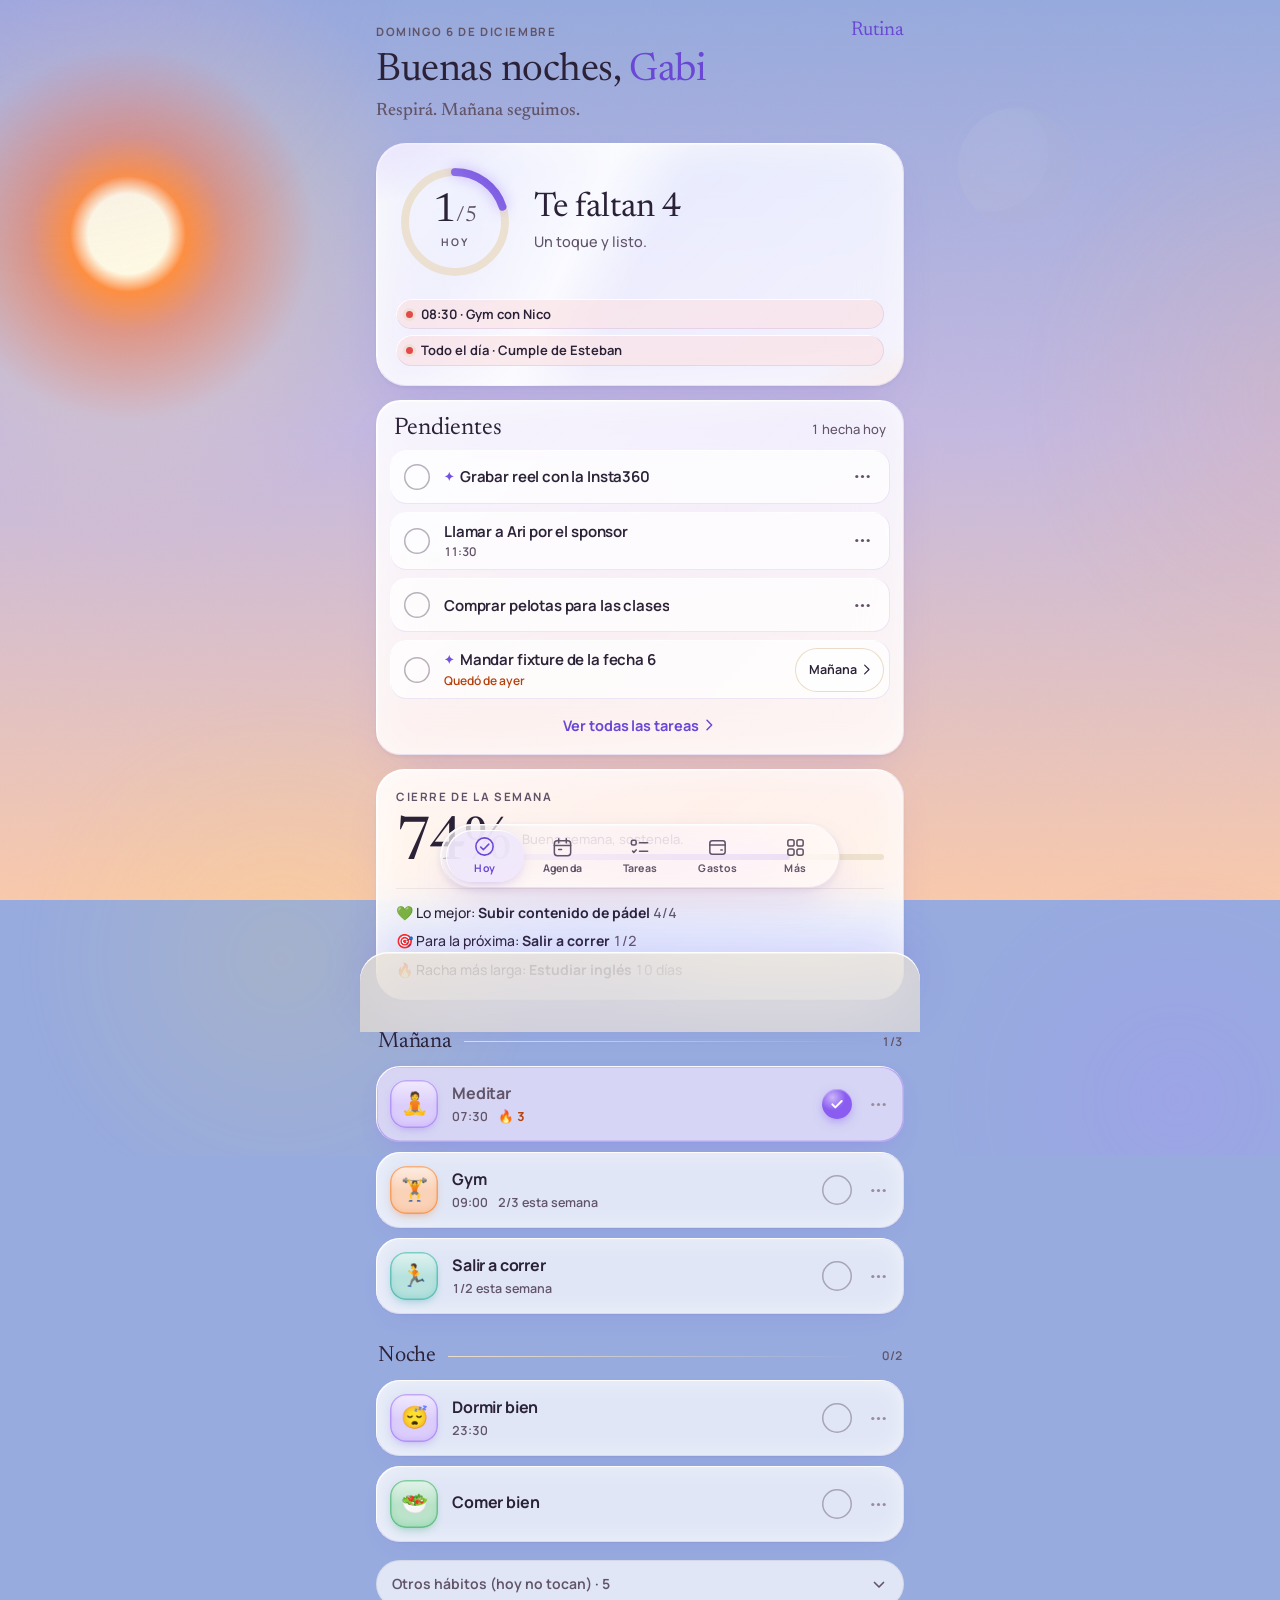
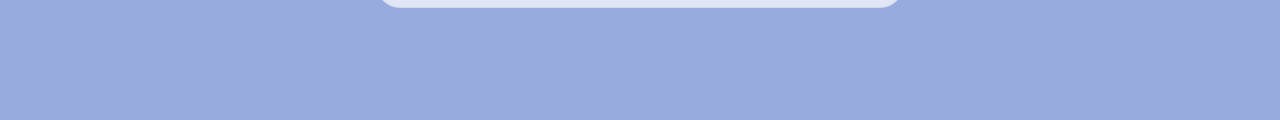
==== demo/rutina-demo.html @ 8ce822d0 "Demo: la barrita de hora puede mover el cielo Co-Authored-By: Claude Opus 5.5 <noreply@anthropic.com" ====
<!doctype html>
<html lang="es-AR">
<head>
<meta charset="utf-8">
<meta name="viewport" content="width=device-width,initial-scale=1,viewport-fit=cover">
<title>Rutina</title>
<meta name="theme-color" content="#76BAF7">
<link rel="stylesheet" href="https://fonts.googleapis.com/css2?family=Newsreader:opsz,wght@6..72,300..600&family=Manrope:wght@400..800&display=swap">
<style>
/* Rutina — estilos. Marfil cálido, coñac y serif editorial.
   Todo sale de variables: claro por defecto, oscuro con el sistema o elegido a mano,
   y cuatro temas (Coñac por defecto, Salvia, Rosa, Arena) que solo cambian colores. */

/* ---------- Tokens: Coñac claro (por defecto) ---------- */
:root {
  --bg: #F6F0E6;
  --bg-wash: #EFDDC2;
  --surface: #FCF9F3;
  --surface-2: #F2EADD;
  --surface-3: #E7DBC9;
  --text: #2A1D16;
  --muted: #6B5646;
  --faint: #9E8975;
  --line: #E8DCCB;
  --hair: rgba(96, 58, 28, .09);
  --accent: #8A4F26;
  --accent-fill: #9A5B2E;
  --accent-ink: #FFF9F0;
  --accent-soft: #F1E2CD;
  --ring-a: #E6C98E;
  --ring-b: #9A5B2E;
  --butter: #EBD3A4;
  --clay: #B8643F;
  --streak: #9C4E28;
  --dust: #B09A80;
  --dust-amt: 40%;
  --cal: #A4473F;
  --now: #B5603A;
  --danger: #A23B33;
  /* Hábitos: cada color guardado se traduce a un tono tierra/joya apagado */
  --h-verde: #7A7A43; --h-azul: #5D6F7C; --h-violeta: #7E3A47; --h-naranja: #B8643F;
  --h-rosa: #A04E57; --h-dorado: #BE954F; --h-turquesa: #5E7D70; --h-gris: #8C7A69; --h-clase: #A9824F;
  --shadow-sm: 0 1px 1px rgba(80, 48, 20, .04), 0 4px 14px -6px rgba(80, 48, 20, .11);
  --shadow: 0 1px 2px rgba(80, 48, 20, .05), 0 12px 32px -14px rgba(80, 48, 20, .22);
  --shadow-lg: 0 2px 6px rgba(60, 36, 16, .06), 0 24px 60px -20px rgba(60, 36, 16, .34);
  --glass: rgba(252, 248, 241, .74);
  --glass-line: rgba(255, 255, 255, .7);
  --grain-o: .55;
  --grain: url("data:image/svg+xml,%3Csvg xmlns='http://www.w3.org/2000/svg' width='160' height='160'%3E%3Cfilter id='n'%3E%3CfeTurbulence type='fractalNoise' baseFrequency='.9' numOctaves='3' stitchTiles='stitch'/%3E%3CfeColorMatrix values='0 0 0 0 .34 0 0 0 0 .24 0 0 0 0 .14 0 0 0 .22 0'/%3E%3C/filter%3E%3Crect width='100%25' height='100%25' filter='url(%23n)'/%3E%3C/svg%3E");
  --radius: 24px;
  --radius-sm: 14px;
  --gutter: 16px;
  --tabs-h: 64px;
  --serif: "Newsreader", "Iowan Old Style", "Palatino Linotype", Palatino, "Book Antiqua", Georgia, serif;
  --font: "Manrope", -apple-system, BlinkMacSystemFont, "SF Pro Text", "Segoe UI", Roboto, "Helvetica Neue", Arial, sans-serif;
  --spring: cubic-bezier(.2, 1.12, .32, 1);
  --ease: cubic-bezier(.22, .8, .24, 1);
  color-scheme: light;
}
/* Los otros temas no traducen los colores de hábito: los apagan hacia un tono tierra. */
:root[data-palette] { --h-verde: initial; --h-azul: initial; --h-violeta: initial; --h-naranja: initial; --h-rosa: initial; --h-dorado: initial; --h-turquesa: initial; --h-gris: initial; --h-clase: initial; --dust-amt: 48%; }
/* Salvia (claro) */
:root[data-palette="salvia"] {
  --bg: #F3EEE5; --bg-wash: #E4E8D6; --surface: #FBF8F2; --surface-2: #EFE9DE; --surface-3: #E3DBCC;
  --text: #2B2722; --muted: #6B6358; --faint: #978E80; --line: #E2D9CA; --hair: rgba(80, 64, 40, .09);
  --accent: #546E4D; --accent-fill: #5F7A57; --accent-ink: #FBF8F2; --accent-soft: #E0E6D3;
  --ring-a: #C9D4B2; --ring-b: #5F7A57; --butter: #EED9A0; --clay: #C98463; --streak: #A9603F;
  --dust: #B3A68F; --cal: #BF5F55; --now: #C46B4F; --danger: #B1493E;
  --glass: rgba(251, 248, 242, .72);
}
/* Rosa pastel (claro) */
:root[data-palette="rosa"] {
  --bg: #F6EEEA; --bg-wash: #F3DCD8; --surface: #FFFAF7; --surface-2: #F2E6E1; --surface-3: #E8D8D1;
  --text: #2E2526; --muted: #725F5E; --faint: #A08B88; --line: #EBDCD5; --hair: rgba(90, 50, 50, .09);
  --accent: #9A5560; --accent-fill: #A65F69; --accent-ink: #FFFAF7; --accent-soft: #F3DCDB;
  --ring-a: #F0C9C3; --ring-b: #A65F69; --butter: #EED9A0; --clay: #C98463; --streak: #A65A45;
  --dust: #BFA59F; --cal: #BF5F55; --now: #C46B4F; --danger: #B1493E;
  --glass: rgba(255, 250, 247, .72);
}
/* Arena y azul (claro) */
:root[data-palette="arena"] {
  --bg: #FAF7F1; --bg-wash: #E4ECF3; --surface: #FFFEFB; --surface-2: #F3EFE7; --surface-3: #E8E1D5;
  --text: #22262A; --muted: #5A6067; --faint: #8E9297; --line: #ECE5D9; --hair: rgba(60, 60, 50, .075);
  --accent: #44627F; --accent-fill: #56738F; --accent-ink: #FFFFFF; --accent-soft: #E6EDF3;
  --ring-a: #DCCBA8; --ring-b: #56738F; --butter: #EFE2C4; --clay: #C98B66; --streak: #9C5A36;
  --dust: #ADA796; --cal: #B85A50; --now: #C4704F; --danger: #A8453B;
  --shadow-sm: 0 1px 1px rgba(60, 55, 40, .03), 0 4px 14px -6px rgba(60, 55, 40, .08);
  --shadow: 0 1px 2px rgba(60, 55, 40, .04), 0 12px 32px -14px rgba(60, 55, 40, .14);
  --glass: rgba(255, 254, 251, .78);
  --grain-o: .35;
  --h-verde: #879775; --h-azul: #6A87A3; --h-violeta: #A88F80; --h-naranja: #C48A63; --h-rosa: #BE8584; --h-dorado: #C6A56C; --h-turquesa: #7A9C9B; --h-gris: #99938A; --h-clase: #B2966A; --dust-amt: 40%;
}

/* ---------- Oscuro (sistema) ---------- */
@media (prefers-color-scheme: dark) {
  :root:not([data-theme="light"]) {
    --bg: #1B1411; --bg-wash: #3A2818; --surface: #251C17; --surface-2: #2E231D; --surface-3: #3C2F27;
    --text: #F4E9DA; --muted: #BCA893; --faint: #8E7A68; --line: #3A2C24; --hair: rgba(255, 228, 190, .07);
    --accent: #DDB97F; --accent-fill: #D2AA6C; --accent-ink: #1B1411; --accent-soft: #3A2B1C;
    --ring-a: #7A5630; --ring-b: #EED29A; --butter: #6B5330; --clay: #D58D68; --streak: #E5A57A;
    --dust: #8E7D6C; --dust-amt: 42%; --cal: #E08F84; --now: #E3A06F; --danger: #F0917F;
    --h-verde: #A9A66C; --h-azul: #8EA2B0; --h-violeta: #C07885; --h-naranja: #D58D68;
    --h-rosa: #CF8890; --h-dorado: #D9B576; --h-turquesa: #8DAE9F; --h-gris: #A9978A; --h-clase: #CBA66E;
    --shadow-sm: 0 1px 1px rgba(0, 0, 0, .25), 0 6px 16px -8px rgba(0, 0, 0, .5);
    --shadow: 0 1px 2px rgba(0, 0, 0, .3), 0 14px 34px -14px rgba(0, 0, 0, .6);
    --shadow-lg: 0 2px 6px rgba(0, 0, 0, .3), 0 24px 60px -18px rgba(0, 0, 0, .7);
    --glass: rgba(39, 29, 23, .74); --glass-line: rgba(255, 228, 190, .08);
    --grain-o: .5;
    --grain: url("data:image/svg+xml,%3Csvg xmlns='http://www.w3.org/2000/svg' width='160' height='160'%3E%3Cfilter id='n'%3E%3CfeTurbulence type='fractalNoise' baseFrequency='.9' numOctaves='3' stitchTiles='stitch'/%3E%3CfeColorMatrix values='0 0 0 0 1 0 0 0 0 .92 0 0 0 0 .8 0 0 0 .09 0'/%3E%3C/filter%3E%3Crect width='100%25' height='100%25' filter='url(%23n)'/%3E%3C/svg%3E");
    color-scheme: dark;
  }
  :root[data-palette]:not([data-theme="light"]) { --h-verde: initial; --h-azul: initial; --h-violeta: initial; --h-naranja: initial; --h-rosa: initial; --h-dorado: initial; --h-turquesa: initial; --h-gris: initial; --h-clase: initial; }
  :root[data-palette="salvia"]:not([data-theme="light"]) {
    --bg: #1A1815; --bg-wash: #2A3024; --surface: #24211D; --surface-2: #2D2924; --surface-3: #3A352E;
    --text: #F1EADF; --muted: #B5AB9B; --faint: #8A8172; --line: #38322A; --hair: rgba(255, 240, 220, .07);
    --accent: #B4C79C; --accent-fill: #A9BE90; --accent-ink: #1A1815; --accent-soft: #2E3528;
    --ring-a: #4F6248; --ring-b: #C2D4A8; --butter: #6E5E36; --clay: #D9987A; --streak: #E3A07F;
    --dust: #9A9080; --cal: #E59488; --now: #E59278;
    --glass: rgba(36, 33, 29, .72);
  }
  :root[data-palette="rosa"]:not([data-theme="light"]) {
    --bg: #1C1617; --bg-wash: #3A2629; --surface: #272022; --surface-2: #30282A; --surface-3: #3E3436;
    --text: #F6EAE8; --muted: #BCA7A5; --faint: #8F7C7A; --line: #3A2F31; --hair: rgba(255, 230, 230, .07);
    --accent: #E3A9AE; --accent-fill: #DB9EA4; --accent-ink: #1C1617; --accent-soft: #3B2B2E;
    --ring-a: #6A4549; --ring-b: #EDB9BC; --butter: #6E5E36; --dust: #8F7F7C; --cal: #E59488; --now: #E59278;
    --glass: rgba(39, 32, 34, .72);
  }
  :root[data-palette="arena"]:not([data-theme="light"]) {
    --bg: #19191A; --bg-wash: #222D37; --surface: #222324; --surface-2: #2B2C2D; --surface-3: #38393A;
    --text: #EEEBE5; --muted: #ADAAA3; --faint: #85837E; --line: #343535; --hair: rgba(230, 240, 255, .07);
    --accent: #A9C0D6; --accent-fill: #9DB5CD; --accent-ink: #19191A; --accent-soft: #263240;
    --ring-a: #3E5266; --ring-b: #B5CBDF; --butter: #6E5E36; --dust: #85827B; --cal: #E59488; --now: #E59278;
    --glass: rgba(34, 35, 36, .72);
    --h-verde: #A9B694; --h-azul: #9DB5CC; --h-violeta: #CDB3A2; --h-naranja: #DCA987; --h-rosa: #D6A3A1; --h-dorado: #DCC08C; --h-turquesa: #9DBDBC; --h-gris: #B3ADA3; --h-clase: #CDB386;
  }
}

/* ---------- Oscuro (elegido a mano) ---------- */
:root[data-theme="dark"] {
  --bg: #1B1411; --bg-wash: #3A2818; --surface: #251C17; --surface-2: #2E231D; --surface-3: #3C2F27;
  --text: #F4E9DA; --muted: #BCA893; --faint: #8E7A68; --line: #3A2C24; --hair: rgba(255, 228, 190, .07);
  --accent: #DDB97F; --accent-fill: #D2AA6C; --accent-ink: #1B1411; --accent-soft: #3A2B1C;
  --ring-a: #7A5630; --ring-b: #EED29A; --butter: #6B5330; --clay: #D58D68; --streak: #E5A57A;
  --dust: #8E7D6C; --dust-amt: 42%; --cal: #E08F84; --now: #E3A06F; --danger: #F0917F;
  --h-verde: #A9A66C; --h-azul: #8EA2B0; --h-violeta: #C07885; --h-naranja: #D58D68;
  --h-rosa: #CF8890; --h-dorado: #D9B576; --h-turquesa: #8DAE9F; --h-gris: #A9978A; --h-clase: #CBA66E;
  --shadow-sm: 0 1px 1px rgba(0, 0, 0, .25), 0 6px 16px -8px rgba(0, 0, 0, .5);
  --shadow: 0 1px 2px rgba(0, 0, 0, .3), 0 14px 34px -14px rgba(0, 0, 0, .6);
  --shadow-lg: 0 2px 6px rgba(0, 0, 0, .3), 0 24px 60px -18px rgba(0, 0, 0, .7);
  --glass: rgba(39, 29, 23, .74); --glass-line: rgba(255, 228, 190, .08);
  --grain-o: .5;
  --grain: url("data:image/svg+xml,%3Csvg xmlns='http://www.w3.org/2000/svg' width='160' height='160'%3E%3Cfilter id='n'%3E%3CfeTurbulence type='fractalNoise' baseFrequency='.9' numOctaves='3' stitchTiles='stitch'/%3E%3CfeColorMatrix values='0 0 0 0 1 0 0 0 0 .92 0 0 0 0 .8 0 0 0 .09 0'/%3E%3C/filter%3E%3Crect width='100%25' height='100%25' filter='url(%23n)'/%3E%3C/svg%3E");
  color-scheme: dark;
}
:root[data-theme="dark"][data-palette] { --h-verde: initial; --h-azul: initial; --h-violeta: initial; --h-naranja: initial; --h-rosa: initial; --h-dorado: initial; --h-turquesa: initial; --h-gris: initial; --h-clase: initial; }
:root[data-theme="dark"][data-palette="salvia"] {
  --bg: #1A1815; --bg-wash: #2A3024; --surface: #24211D; --surface-2: #2D2924; --surface-3: #3A352E;
  --text: #F1EADF; --muted: #B5AB9B; --faint: #8A8172; --line: #38322A; --hair: rgba(255, 240, 220, .07);
  --accent: #B4C79C; --accent-fill: #A9BE90; --accent-ink: #1A1815; --accent-soft: #2E3528;
  --ring-a: #4F6248; --ring-b: #C2D4A8; --butter: #6E5E36; --clay: #D9987A; --streak: #E3A07F;
  --dust: #9A9080; --cal: #E59488; --now: #E59278;
  --glass: rgba(36, 33, 29, .72);
}
:root[data-theme="dark"][data-palette="rosa"] {
  --bg: #1C1617; --bg-wash: #3A2629; --surface: #272022; --surface-2: #30282A; --surface-3: #3E3436;
  --text: #F6EAE8; --muted: #BCA7A5; --faint: #8F7C7A; --line: #3A2F31; --hair: rgba(255, 230, 230, .07);
  --accent: #E3A9AE; --accent-fill: #DB9EA4; --accent-ink: #1C1617; --accent-soft: #3B2B2E;
  --ring-a: #6A4549; --ring-b: #EDB9BC; --butter: #6E5E36; --dust: #8F7F7C; --cal: #E59488; --now: #E59278;
  --glass: rgba(39, 32, 34, .72);
}
:root[data-theme="dark"][data-palette="arena"] {
  --bg: #19191A; --bg-wash: #222D37; --surface: #222324; --surface-2: #2B2C2D; --surface-3: #38393A;
  --text: #EEEBE5; --muted: #ADAAA3; --faint: #85837E; --line: #343535; --hair: rgba(230, 240, 255, .07);
  --accent: #A9C0D6; --accent-fill: #9DB5CD; --accent-ink: #19191A; --accent-soft: #263240;
  --ring-a: #3E5266; --ring-b: #B5CBDF; --butter: #6E5E36; --dust: #85827B; --cal: #E59488; --now: #E59278;
  --glass: rgba(34, 35, 36, .72);
  --h-verde: #A9B694; --h-azul: #9DB5CC; --h-violeta: #CDB3A2; --h-naranja: #DCA987; --h-rosa: #D6A3A1; --h-dorado: #DCC08C; --h-turquesa: #9DBDBC; --h-gris: #B3ADA3; --h-clase: #CDB386;
}

/* Color de cada hábito: los datos guardan el color vivo; acá se traduce al tono del tema. */
* { --cc: color-mix(in oklab, var(--c, var(--accent-fill)) calc(100% - var(--dust-amt)), var(--dust)); }
[style*="#2F9E62" i], [style*="#2F9E62" i] * { --cc: var(--h-verde, color-mix(in oklab, var(--c, var(--accent-fill)) calc(100% - var(--dust-amt)), var(--dust))); }
[style*="#2B7FD9" i], [style*="#2B7FD9" i] * { --cc: var(--h-azul, color-mix(in oklab, var(--c, var(--accent-fill)) calc(100% - var(--dust-amt)), var(--dust))); }
[style*="#8B5CF6" i], [style*="#8B5CF6" i] * { --cc: var(--h-violeta, color-mix(in oklab, var(--c, var(--accent-fill)) calc(100% - var(--dust-amt)), var(--dust))); }
[style*="#E07B39" i], [style*="#E07B39" i] * { --cc: var(--h-naranja, color-mix(in oklab, var(--c, var(--accent-fill)) calc(100% - var(--dust-amt)), var(--dust))); }
[style*="#D94F70" i], [style*="#D94F70" i] * { --cc: var(--h-rosa, color-mix(in oklab, var(--c, var(--accent-fill)) calc(100% - var(--dust-amt)), var(--dust))); }
[style*="#C9A227" i], [style*="#C9A227" i] * { --cc: var(--h-dorado, color-mix(in oklab, var(--c, var(--accent-fill)) calc(100% - var(--dust-amt)), var(--dust))); }
[style*="#14A3A3" i], [style*="#14A3A3" i] * { --cc: var(--h-turquesa, color-mix(in oklab, var(--c, var(--accent-fill)) calc(100% - var(--dust-amt)), var(--dust))); }
[style*="#6B7280" i], [style*="#6B7280" i] * { --cc: var(--h-gris, color-mix(in oklab, var(--c, var(--accent-fill)) calc(100% - var(--dust-amt)), var(--dust))); }
[style*="#8FB21C" i], [style*="#8FB21C" i] * { --cc: var(--h-clase, color-mix(in oklab, var(--c, var(--accent-fill)) calc(100% - var(--dust-amt)), var(--dust))); }

/* ---------- Base ---------- */
* { box-sizing: border-box; }
[hidden] { display: none !important; }
html { -webkit-text-size-adjust: 100%; background: var(--bg); }
html, body { margin: 0; color: var(--text); }
body {
  background:
    radial-gradient(130% 55% at 85% -12%, color-mix(in srgb, var(--bg-wash) 85%, transparent), transparent 62%),
    radial-gradient(90% 40% at -10% 4%, color-mix(in srgb, var(--butter) 22%, transparent), transparent 60%),
    var(--bg);
  background-attachment: fixed;
  font-family: var(--font); font-size: 16px; line-height: 1.45; font-weight: 500;
  -webkit-font-smoothing: antialiased; -moz-osx-font-smoothing: grayscale;
  overflow-x: hidden; min-height: 100dvh;
  -webkit-tap-highlight-color: transparent;
  padding-bottom: calc(var(--tabs-h) + env(safe-area-inset-bottom) + 48px);
}
body::before {
  content: ""; position: fixed; inset: 0; z-index: -1; pointer-events: none;
  background-image: var(--grain); background-size: 160px 160px; opacity: var(--grain-o);
}
button, input, select, textarea { font: inherit; color: inherit; }
button { cursor: pointer; -webkit-user-select: none; user-select: none; }
.num { font-variant-numeric: tabular-nums; }
.sr { position: absolute; width: 1px; height: 1px; overflow: hidden; clip: rect(0 0 0 0); white-space: nowrap; }
:focus-visible { outline: 2px solid var(--accent); outline-offset: 2px; }
::selection { background: var(--accent-soft); }
b, strong { font-weight: 700; }

/* ---------- Estructura ---------- */
.wrap { max-width: 560px; margin: 0 auto; padding: calc(env(safe-area-inset-top) + 22px) var(--gutter) 0; }
.head { position: relative; margin: 2px 0 20px; }
.head .eyebrow { padding-right: 84px; }
.head h1 {
  font-family: var(--serif); font-weight: 400; font-size: 39px; line-height: 1.05;
  letter-spacing: -.012em; margin: 10px 0 0; text-wrap: balance;
}
.head h1 em { font-style: normal; color: var(--accent); }
.intencion { font-family: var(--serif); font-size: 18px; line-height: 1.3; color: var(--muted); margin: 8px 0 0; }
.eyebrow { font-size: 11.5px; color: var(--muted); font-weight: 700; letter-spacing: .14em; text-transform: uppercase; }
.brand { font-family: var(--serif); font-size: 20px; line-height: 1; font-weight: 400; color: var(--accent); letter-spacing: 0; }
.head .brand { position: absolute; right: 0; top: -4px; }
.card {
  background: var(--surface); border-radius: var(--radius); box-shadow: var(--shadow-sm), inset 0 0 0 1px var(--hair);
  padding: 18px; margin-bottom: 14px;
}
.section-t {
  display: flex; align-items: center; gap: 12px; margin: 30px 2px 12px;
  font-family: var(--serif); font-weight: 400; font-size: 22px; line-height: 1.1; color: var(--text); letter-spacing: -.01em;
}
.section-t::after { content: ""; order: 1; flex: 1; min-width: 16px; height: 1px; background: linear-gradient(90deg, var(--line), transparent); }
.section-t small {
  order: 2; font-family: var(--font); font-style: normal; font-size: 12px; font-weight: 600; color: var(--muted);
  letter-spacing: .02em; text-align: right; max-width: 62%; line-height: 1.3;
}
.muted { color: var(--muted); }
.tiny { font-size: 13px; }
.row { display: flex; align-items: center; gap: 12px; }
.grow { flex: 1; min-width: 0; }

/* ---------- Pestañas: cápsula flotante ---------- */
.tabs {
  position: fixed; z-index: 20; left: var(--gutter); right: var(--gutter); max-width: 400px; margin: 0 auto;
  bottom: max(12px, calc(env(safe-area-inset-bottom) - 8px));
  display: grid; grid-template-columns: repeat(5, minmax(0, 1fr)); height: var(--tabs-h); padding: 6px;
  background: var(--glass); border-radius: 999px;
  -webkit-backdrop-filter: blur(22px) saturate(1.5); backdrop-filter: blur(22px) saturate(1.5);
  box-shadow: var(--shadow-lg), inset 0 0 0 1px var(--glass-line), 0 0 0 1px var(--hair);
}
.tab {
  position: relative; border: 0; background: none; border-radius: 999px; min-height: 44px;
  display: flex; flex-direction: column; align-items: center; justify-content: center; gap: 2px;
  font-size: 10.5px; font-weight: 700; letter-spacing: .02em; color: var(--muted);
  transition: color .25s var(--ease), background-color .3s var(--ease);
}
.tab svg { width: 23px; height: 23px; stroke-width: 1.6; transition: transform .35s var(--spring); }
.tab[aria-current="page"] { color: var(--accent); background: var(--accent-soft); }
.tab[aria-current="page"] svg { transform: translateY(-1px); }
.tab:active svg { transform: scale(.9); }

/* ---------- Botones ---------- */
.btn {
  border: 0; border-radius: 16px; min-height: 50px; padding: 0 20px; font-weight: 700; font-size: 15.5px; letter-spacing: -.005em;
  background: var(--surface); color: var(--text); box-shadow: inset 0 0 0 1px var(--line);
  display: inline-flex; align-items: center; justify-content: center; gap: 8px;
  transition: transform .2s var(--spring), background-color .2s, box-shadow .2s;
}
.btn svg { width: 20px; height: 20px; }
.btn.primary {
  background: linear-gradient(180deg, color-mix(in srgb, var(--accent-fill) 88%, #fff), var(--accent-fill));
  color: var(--accent-ink); box-shadow: 0 1px 0 rgba(255, 255, 255, .25) inset, 0 8px 20px -10px color-mix(in srgb, var(--accent-fill) 80%, transparent);
}
.btn.ghost { background: transparent; color: var(--accent); box-shadow: none; }
.btn.danger { background: transparent; color: var(--danger); box-shadow: none; }
.btn.block { width: 100%; }
.btn.sm { min-height: 44px; padding: 0 16px; font-size: 14.5px; border-radius: 999px; }
.btn:active { transform: scale(.97); }
.icon-btn {
  width: 44px; height: 44px; border-radius: 999px; border: 0; background: transparent; display: inline-grid; place-items: center;
  color: var(--muted); flex: none; transition: background-color .2s, transform .2s var(--spring);
}
.icon-btn svg { width: 21px; height: 21px; stroke-width: 1.7; }
.icon-btn:active { background: var(--surface-2); transform: scale(.94); }
.fab {
  position: fixed; z-index: 15; right: max(var(--gutter), calc(50% - 280px + var(--gutter)));
  bottom: calc(max(12px, calc(env(safe-area-inset-bottom) - 8px)) + var(--tabs-h) + 14px);
  border-radius: 999px; padding: 0 22px 0 18px; min-height: 52px; box-shadow: var(--shadow-lg);
}
.fab.btn.primary { box-shadow: 0 1px 0 rgba(255, 255, 255, .25) inset, var(--shadow-lg); }
.fab svg { width: 20px; height: 20px; }

/* ---------- Hoy: anillo ---------- */
.hero {
  display: grid; grid-template-columns: 118px minmax(0, 1fr); column-gap: 20px; align-items: center; padding: 20px; border-radius: 30px; position: relative; overflow: hidden;
  background:
    radial-gradient(120% 120% at 0% 0%, color-mix(in srgb, var(--accent-soft) 85%, transparent), transparent 55%),
    radial-gradient(80% 90% at 110% 110%, color-mix(in srgb, var(--butter) 30%, transparent), transparent 60%),
    var(--surface);
  box-shadow: var(--shadow), inset 0 0 0 1px color-mix(in srgb, var(--ring-a) 45%, transparent);
}
.hero > .grow { display: contents; }
.hero .ring { grid-row: 1 / span 2; }
.ring { position: relative; width: 118px; height: 118px; flex: none; }
.ring svg { width: 100%; height: 100%; transform: rotate(-90deg); overflow: visible; }
.ring .bgc { stroke: color-mix(in srgb, var(--surface-3) 80%, transparent); }
.ring .rg-a { stop-color: var(--ring-a); }
.ring .rg-b { stop-color: var(--ring-b); }
.ring .fgc { transition: stroke-dashoffset 1s var(--ease); filter: drop-shadow(0 2px 4px color-mix(in srgb, var(--ring-b) 30%, transparent)); }
.ring .lbl { position: absolute; inset: 0; display: grid; place-items: center; text-align: center; }
.ring .lbl b { font-family: var(--serif); font-weight: 400; font-size: 40px; line-height: .9; letter-spacing: -.03em; display: block; }
.ring .lbl b small { font-size: 22px; color: var(--muted); letter-spacing: 0; margin-left: 1px; }
.ring .lbl span { font-size: 10.5px; font-weight: 700; letter-spacing: .16em; text-transform: uppercase; color: var(--muted); display: block; margin-top: 5px; }
.hero h2 { align-self: end; font-family: var(--serif); font-weight: 400; font-size: 34px; line-height: 1; margin: 0 0 6px; letter-spacing: -.005em; }
.hero p { align-self: start; margin: 0; color: var(--muted); font-size: 14.5px; }
.hero .next { grid-column: 1 / -1; }
.hero .next:first-of-type { margin-top: 18px; }
.next {
  margin-top: 12px; display: flex; gap: 8px; align-items: center; font-size: 13px; font-weight: 650; line-height: 1.25;
  background: color-mix(in srgb, var(--surface) 70%, transparent); border-radius: 999px; padding: 7px 12px 7px 10px;
  box-shadow: inset 0 0 0 1px var(--hair);
}
.next i { width: 7px; height: 7px; border-radius: 50%; flex: none; filter: sepia(.45) saturate(.7); box-shadow: 0 0 0 3px color-mix(in srgb, var(--surface-3) 60%, transparent); }
.next span { overflow: hidden; text-overflow: ellipsis; white-space: nowrap; }

/* ---------- Hábitos ---------- */
.list { display: grid; gap: 10px; }
.habit {
  display: flex; align-items: stretch; background: var(--surface); border-radius: 24px; overflow: hidden;
  box-shadow: var(--shadow-sm), inset 0 0 0 1px var(--hair);
  transition: background-color .45s var(--ease), box-shadow .45s var(--ease);
}
.habit .tap { flex: 1; min-width: 0; display: flex; align-items: center; gap: 14px; border: 0; background: none; text-align: left; padding: 14px 4px 14px 14px; min-height: 76px; }
.habit .ico {
  width: 48px; height: 48px; border-radius: 16px; display: grid; place-items: center; font-size: 22px; flex: none;
  background: linear-gradient(160deg, color-mix(in oklab, var(--cc) 20%, var(--surface)), color-mix(in oklab, var(--cc) 30%, var(--surface)));
  box-shadow: inset 0 0 0 1px color-mix(in oklab, var(--cc) 18%, transparent), inset 0 1px 0 rgba(255, 255, 255, .35);
}
.habit .txt { flex: 1; min-width: 0; }
.habit .name { display: block; font-weight: 700; font-size: 16px; letter-spacing: -.01em; white-space: nowrap; overflow: hidden; text-overflow: ellipsis; transition: color .3s; }
.habit .meta { font-size: 12.5px; color: var(--muted); display: flex; gap: 4px 10px; flex-wrap: wrap; margin-top: 3px; font-weight: 600; }
.habit .meta .st { color: var(--streak); font-weight: 700; }
.check {
  position: relative; width: 30px; height: 30px; border-radius: 50%; flex: none; display: grid; place-items: center;
  box-shadow: inset 0 0 0 1.5px color-mix(in srgb, var(--muted) 45%, transparent);
  transition: background-color .3s var(--ease), box-shadow .3s var(--ease), transform .3s var(--spring);
}
.check svg { width: 16px; height: 16px; stroke: var(--accent-ink); stroke-width: 2.6; fill: none; stroke-linecap: round; stroke-linejoin: round; stroke-dasharray: 24; stroke-dashoffset: 24; }
.check::after { content: ""; position: absolute; inset: 0; border-radius: 50%; box-shadow: 0 0 0 2px var(--accent-fill); opacity: 0; pointer-events: none; }
.habit.done { background: color-mix(in oklab, var(--cc) 10%, var(--surface)); box-shadow: inset 0 0 0 1px color-mix(in oklab, var(--cc) 16%, transparent); }
.habit.done .check { background: linear-gradient(140deg, color-mix(in oklab, var(--accent-fill) 55%, var(--ring-a)), var(--accent-fill) 70%); box-shadow: 0 4px 12px -3px color-mix(in oklab, var(--accent-fill) 70%, transparent), inset 0 1px 0 rgba(255, 255, 255, .3); }
.habit.done .check svg { stroke: var(--accent-ink); stroke-dashoffset: 0; }
.habit.done .name { color: var(--muted); }
.habit.pop .check { animation: pop .55s var(--spring); }
.habit.pop .check svg { transition: stroke-dashoffset .4s .12s ease-out; }
.habit.pop .check::after { animation: ripple .8s .05s ease-out; }
.habit.pop .ico { animation: nudge .6s var(--ease); }
@keyframes pop { 0% { transform: scale(.82); } 55% { transform: scale(1.1); } 100% { transform: scale(1); } }
@keyframes ripple { 0% { opacity: .55; transform: scale(1); } 100% { opacity: 0; transform: scale(1.9); } }
@keyframes nudge { 0% { transform: scale(1); } 40% { transform: scale(1.08) rotate(-5deg); } 100% { transform: scale(1); } }
.habit.skip { opacity: .6; box-shadow: inset 0 0 0 1px var(--hair); background: transparent; }
.habit.skip .check { box-shadow: none; border: 1.5px dashed var(--faint); }
.habit .more { align-self: center; margin-right: 4px; color: var(--faint); }
.habit .tap:active .ico { transform: scale(.94); transition: transform .15s; }
details.other { margin-top: 18px; }
details.other summary {
  list-style: none; cursor: pointer; min-height: 48px; display: flex; align-items: center; justify-content: space-between;
  color: var(--muted); font-weight: 650; font-size: 14px; padding: 0 16px; border-radius: 999px;
  background: color-mix(in srgb, var(--surface) 55%, transparent); box-shadow: inset 0 0 0 1px var(--hair);
}
details.other summary::-webkit-details-marker { display: none; }
details.other[open] summary { margin-bottom: 10px; }
details.other[open] summary svg { transform: rotate(180deg); }
details.other summary svg { width: 18px; height: 18px; transition: transform .3s var(--ease); }
.empty { text-align: center; padding: 30px 18px; color: var(--muted); }
.empty b { display: block; color: var(--text); font-family: var(--serif); font-weight: 400; font-size: 26px; margin-bottom: 6px; }

/* Resumen semanal */
.summary {
  background:
    radial-gradient(100% 120% at 100% 0%, color-mix(in srgb, var(--butter) 34%, transparent), transparent 60%),
    radial-gradient(90% 100% at 0% 100%, color-mix(in srgb, var(--accent-soft) 90%, transparent), transparent 65%),
    var(--surface);
  border-radius: 28px; padding: 20px;
}
.summary .big { font-family: var(--serif); font-size: 60px; font-weight: 400; letter-spacing: -.02em; line-height: .9; }
.summary h3 { margin: 0 0 12px; font-size: 11.5px; font-weight: 700; letter-spacing: .14em; text-transform: uppercase; color: var(--muted); }
.summary ul { margin: 16px 0 0; padding: 14px 0 0; list-style: none; display: grid; gap: 8px; font-size: 14px; border-top: 1px solid var(--hair); }
.summary li b { font-weight: 700; }
.bar { height: 6px; background: color-mix(in srgb, var(--surface-3) 80%, transparent); border-radius: 99px; overflow: hidden; }
.bar i { display: block; height: 100%; background: linear-gradient(90deg, var(--ring-a), var(--ring-b)); border-radius: 99px; }

/* ---------- Agenda ---------- */
.daynav {
  display: flex; align-items: center; justify-content: space-between; gap: 4px; padding: 5px; margin-bottom: 14px;
  background: var(--surface); border-radius: 999px; box-shadow: var(--shadow-sm), inset 0 0 0 1px var(--hair);
}
.daynav .lbl { font-family: var(--serif); font-weight: 400; font-size: 20px; line-height: 1.1; text-align: center; flex: 1; min-width: 0; border: 0; background: none; min-height: 44px; }
.daynav .lbl small { display: block; font-family: var(--font); font-weight: 700; color: var(--muted); font-size: 10.5px; letter-spacing: .14em; text-transform: uppercase; margin-top: 3px; }
.daynav .icon-btn { background: var(--surface-2); }
.notice {
  display: flex; gap: 12px; align-items: center; border-radius: 20px; padding: 12px 12px 12px 16px; margin-bottom: 14px; font-size: 14px;
  background: color-mix(in srgb, var(--butter) 34%, var(--surface)); box-shadow: inset 0 0 0 1px var(--hair);
}
.notice p { margin: 0; flex: 1; }
.chips { display: flex; gap: 8px; flex-wrap: wrap; margin-bottom: 14px; }
.chip {
  border: 0; background: var(--surface); box-shadow: inset 0 0 0 1px var(--line); border-radius: 999px; min-height: 40px;
  padding: 0 14px; font-size: 13px; font-weight: 650; display: inline-flex; align-items: center; gap: 7px; color: var(--text);
}
button.chip { min-height: 44px; }
.chip i { width: 7px; height: 7px; border-radius: 50%; filter: sepia(.45) saturate(.7); }
.chip.on { background: var(--accent-fill); color: var(--accent-ink); box-shadow: none; }
.timeline {
  position: relative; background: var(--surface); border-radius: 28px; padding: 16px 10px 16px 0;
  box-shadow: var(--shadow-sm), inset 0 0 0 1px var(--hair);
}
.tl-inner { position: relative; margin-left: 56px; }
.tl-hour { position: absolute; left: -56px; right: 0; height: 0; }
.tl-hour::after { content: ""; position: absolute; left: 56px; right: 0; top: 0; border-top: 1px solid color-mix(in srgb, var(--line) 75%, transparent); }
.tl-hour span { position: absolute; left: 14px; top: -8px; font-size: 11px; font-weight: 650; color: var(--muted); letter-spacing: .02em; font-variant-numeric: tabular-nums; }
.tl-slot { position: absolute; left: 0; right: 0; border: 0; background: none; padding: 0; border-radius: 14px; }
.tl-slot:active { background: color-mix(in srgb, var(--accent-soft) 60%, transparent); }
.ev {
  position: absolute; border: 0; text-align: left; border-radius: 16px; padding: 7px 10px 7px 16px; font-size: 13px; line-height: 1.25;
  overflow: hidden; color: var(--text); min-height: 22px;
  background: color-mix(in oklab, var(--cc) 20%, var(--surface));
  box-shadow: inset 0 0 0 1px color-mix(in oklab, var(--cc) 14%, transparent);
  transition: transform .2s var(--spring);
}
.ev:active { transform: scale(.98); }
.ev::before { content: ""; position: absolute; left: 6px; top: 7px; bottom: 7px; width: 3px; border-radius: 3px; background: var(--cc); }
.ev b { display: block; font-weight: 700; font-size: 13.5px; letter-spacing: -.005em; white-space: nowrap; overflow: hidden; text-overflow: ellipsis; }
.ev span { color: var(--muted); font-size: 11.5px; font-weight: 600; white-space: nowrap; }
.ev.short { display: flex; gap: 8px; align-items: center; padding-top: 2px; padding-bottom: 2px; border-radius: 999px; padding-left: 20px; }
.ev.short::before { top: 50%; bottom: auto; left: 9px; width: 6px; height: 6px; margin-top: -3px; border-radius: 50%; }
.ev.short b { display: inline; flex: 0 1 auto; min-width: 0; }
.ev.clase { background: color-mix(in oklab, var(--cc) 17%, var(--surface)); }
.ev.habito { background: color-mix(in oklab, var(--cc) 5%, var(--surface)); box-shadow: none; outline: 1.25px dashed color-mix(in oklab, var(--cc) 55%, transparent); outline-offset: -1.25px; }
.ev.habito.hecho { background: color-mix(in oklab, var(--cc) 14%, var(--surface)); outline-style: solid; outline-color: transparent; }
.ev.habito.hecho b { text-decoration: line-through; text-decoration-thickness: 1px; color: var(--muted); }
.ev.off { opacity: .45; }
.now { position: absolute; left: -4px; right: 0; height: 1.5px; background: var(--now); z-index: 3; pointer-events: none; border-radius: 2px; box-shadow: 0 0 10px color-mix(in srgb, var(--now) 50%, transparent); }
.now::before { content: ""; position: absolute; left: -3px; top: -3.75px; width: 9px; height: 9px; border-radius: 50%; background: var(--now); box-shadow: 0 0 0 3px color-mix(in srgb, var(--now) 22%, transparent); }

/* ---------- Semana ---------- */
.weeknav { margin-bottom: 14px; }
.grid { display: grid; grid-template-columns: minmax(0, 1fr) repeat(7, 26px); gap: 10px 2px; align-items: center; justify-items: center; }
.grid .hn { justify-self: stretch; }
.grid .hd { font-size: 10.5px; font-weight: 700; color: var(--muted); text-align: center; letter-spacing: .06em; line-height: 1.35; padding: 5px 0; width: 25px; border-radius: 999px; }
.grid .hd.hoy { color: var(--accent-ink); background: var(--accent-fill); }
.grid .hn { font-size: 13px; font-weight: 650; display: flex; align-items: center; gap: 6px; min-width: 0; }
.grid .hn span { overflow: hidden; text-overflow: ellipsis; white-space: nowrap; }
.cell { width: 22px; height: 22px; border-radius: 50%; display: grid; place-items: center; font-size: 11px; font-weight: 700; }
.cell.done { background: var(--cc); box-shadow: inset 0 1px 0 rgba(255, 255, 255, .25), 0 2px 6px -2px color-mix(in oklab, var(--cc) 60%, transparent); }
.cell.joker { background: color-mix(in srgb, var(--butter) 75%, var(--surface)); color: color-mix(in srgb, var(--text) 75%, var(--butter)); }
.cell.joker::after { content: "★"; font-size: 11px; }
.cell.skip { background: transparent; box-shadow: inset 0 0 0 1.5px var(--surface-3); }
.cell.skip::after { content: ""; width: 9px; height: 1.5px; border-radius: 2px; background: var(--faint); }
.cell.miss, .cell.open { background: var(--surface-2); box-shadow: inset 0 0 0 1px var(--hair); }
.cell.pending { box-shadow: inset 0 0 0 1.5px color-mix(in srgb, var(--accent) 60%, transparent); background: transparent; }
.cell.future { background: color-mix(in srgb, var(--surface-2) 70%, transparent); }
.cell.off::after { content: ""; width: 4px; height: 4px; border-radius: 50%; background: var(--surface-3); }
.legend { display: flex; flex-wrap: wrap; gap: 8px 16px; margin-top: 18px; padding-top: 14px; border-top: 1px solid var(--hair); font-size: 12px; font-weight: 600; color: var(--muted); }
.legend span { display: inline-flex; gap: 7px; align-items: center; }
.legend .cell { width: 14px; height: 14px; font-size: 8px; }
.legend .cell.joker::after { font-size: 8px; }
.legend .cell.skip::after { width: 6px; }
.streaks { display: grid; gap: 10px; }
.streak {
  display: flex; align-items: center; gap: 14px; background: var(--surface); border-radius: 22px; padding: 12px 18px 12px 12px; border: 0; width: 100%;
  text-align: left; min-height: 72px; box-shadow: var(--shadow-sm), inset 0 0 0 1px var(--hair); transition: transform .2s var(--spring);
}
.streak:active { transform: scale(.985); }
.streak .ico {
  width: 46px; height: 46px; border-radius: 15px; display: grid; place-items: center; font-size: 21px; flex: none;
  background: linear-gradient(160deg, color-mix(in oklab, var(--cc) 20%, var(--surface)), color-mix(in oklab, var(--cc) 30%, var(--surface)));
  box-shadow: inset 0 0 0 1px color-mix(in oklab, var(--cc) 18%, transparent);
}
.streak .grow b { font-size: 15.5px; font-weight: 700; letter-spacing: -.01em; }
.streak .val { text-align: right; flex: none; }
.streak .val b { font-family: var(--serif); font-weight: 400; font-size: 36px; display: flex; align-items: center; justify-content: flex-end; gap: 4px; line-height: .95; }
.streak .val .fuego { font-family: var(--font); font-style: normal; font-size: 15px; line-height: 1; transform: translateY(-1px); }
.streak .val span { font-size: 10.5px; font-weight: 700; letter-spacing: .12em; text-transform: uppercase; color: var(--muted); }
.month { display: grid; grid-template-columns: repeat(7, minmax(0, 1fr)); gap: 6px; }
.month .cell { width: 100%; aspect-ratio: 1; height: auto; border-radius: 50%; font-size: 13px; font-weight: 650; color: var(--muted); }
.month .cell.empty { background: none; box-shadow: none; padding: 0; }
.month .cell.future { background: transparent; box-shadow: inset 0 0 0 1px var(--line); }
.month .cell::after { content: none !important; }
.month .cell.done { color: #FFFDF8; }
.month .cell.joker { color: var(--text); }
.month .cell.skip { color: var(--faint); }
.month .cell.off { background: none; box-shadow: none; opacity: .45; }
.month .cell.pending { color: var(--accent); }

/* ---------- Ajustes y formularios ---------- */
.set-list { background: var(--surface); border-radius: 22px; box-shadow: var(--shadow-sm), inset 0 0 0 1px var(--hair); overflow: hidden; }
.set-row { display: flex; align-items: center; gap: 12px; padding: 10px 14px 10px 16px; min-height: 60px; position: relative; }
.set-row + .set-row::before, .set-list > * + *::before { content: ""; position: absolute; top: 0; left: 16px; right: 0; border-top: 1px solid var(--hair); }
.set-row .lbl { flex: 1; min-width: 0; }
.set-row .lbl b { display: block; font-weight: 700; font-size: 15px; letter-spacing: -.01em; overflow: hidden; text-overflow: ellipsis; white-space: nowrap; }
.set-row .lbl span { display: block; font-size: 12.5px; color: var(--muted); font-weight: 550; margin-top: 1px; }
.set-row .ico {
  width: 38px; height: 38px; border-radius: 13px; display: grid; place-items: center; font-size: 18px; flex: none;
  background: color-mix(in oklab, var(--cc) 24%, var(--surface)); box-shadow: inset 0 0 0 1px color-mix(in oklab, var(--cc) 16%, transparent);
}
.set-row > .input { flex: none; }
.field { display: grid; gap: 8px; margin-bottom: 18px; }
.field > label, .field > .lb { font-size: 11px; font-weight: 700; color: var(--muted); letter-spacing: .12em; text-transform: uppercase; }
.input {
  width: 100%; min-height: 50px; border-radius: 16px; border: 0; background: var(--surface); padding: 0 14px; font-size: 16px; font-weight: 550;
  box-shadow: inset 0 0 0 1px var(--line); transition: box-shadow .2s;
}
.input::placeholder { color: var(--faint); }
.input:focus { outline: none; box-shadow: inset 0 0 0 1.5px var(--accent), 0 0 0 4px color-mix(in srgb, var(--accent-soft) 80%, transparent); }
.input:disabled { opacity: .55; }
input[type="time"].input, input[type="date"].input { appearance: none; -webkit-appearance: none; }
select.input { appearance: none; -webkit-appearance: none; background-image: linear-gradient(45deg, transparent 50%, var(--muted) 50%), linear-gradient(135deg, var(--muted) 50%, transparent 50%); background-position: calc(100% - 20px) 50%, calc(100% - 15px) 50%; background-size: 5px 5px; background-repeat: no-repeat; }
.seg { display: flex; background: var(--surface-2); border-radius: 999px; padding: 4px; gap: 2px; box-shadow: inset 0 0 0 1px var(--hair); }
.seg button { flex: 1; border: 0; background: none; border-radius: 999px; min-height: 44px; font-size: 13.5px; font-weight: 700; color: var(--muted); padding: 0 8px; transition: background-color .25s var(--ease), color .2s, box-shadow .25s; }
.seg button[aria-pressed="true"] { background: var(--surface); color: var(--text); box-shadow: 0 1px 2px rgba(60, 40, 20, .08), 0 4px 10px -4px rgba(60, 40, 20, .18); }
.days { display: grid; grid-template-columns: repeat(7, 1fr); gap: 6px; }
.days button { min-height: 44px; border-radius: 999px; border: 0; background: var(--surface); box-shadow: inset 0 0 0 1px var(--line); font-weight: 700; font-size: 13px; padding: 0; transition: background-color .2s, transform .2s var(--spring); }
.days button[aria-pressed="true"] { background: var(--accent-fill); color: var(--accent-ink); box-shadow: none; }
.days button:active { transform: scale(.92); }
.swatches { display: flex; gap: 8px; flex-wrap: wrap; }
.swatches button { width: 34px; height: 34px; border-radius: 50%; border: 3px solid var(--bg); background: var(--cc); padding: 0; position: relative; box-shadow: inset 0 1px 0 rgba(255, 255, 255, .25); }
.swatches button::before { content: ""; position: absolute; inset: -7px; }
.swatches button[aria-pressed="true"] { box-shadow: 0 0 0 2px var(--cc); }
.emojis { display: grid; grid-template-columns: repeat(8, 1fr); gap: 2px; }
.emojis button { min-height: 44px; border-radius: 14px; border: 0; background: none; font-size: 21px; padding: 0; transition: transform .2s var(--spring); }
.emojis button[aria-pressed="true"] { background: var(--accent-soft); box-shadow: inset 0 0 0 1.5px var(--accent); }
.emojis button:active { transform: scale(.9); }
.stepper { display: flex; align-items: center; gap: 14px; }
.stepper b { min-width: 34px; text-align: center; font-family: var(--serif); font-weight: 400; font-size: 34px; line-height: 1; }
.stepper button { width: 46px; height: 46px; border-radius: 50%; border: 0; background: var(--surface); box-shadow: inset 0 0 0 1px var(--line); font-size: 22px; font-weight: 500; }
.switch { position: relative; width: 52px; height: 32px; flex: none; }
.switch input { position: absolute; inset: -6px; opacity: 0; margin: 0; cursor: pointer; z-index: 1; }
.switch i { position: absolute; inset: 0; background: var(--surface-3); border-radius: 99px; transition: background-color .3s var(--ease); }
.switch i::after { content: ""; position: absolute; top: 3px; left: 3px; width: 26px; height: 26px; border-radius: 50%; background: #FFFDF9; box-shadow: 0 1px 2px rgba(40, 30, 20, .2), 0 3px 8px rgba(40, 30, 20, .12); transition: transform .35s var(--spring); }
.switch input:checked + i { background: var(--accent-fill); }
.switch input:checked + i::after { transform: translateX(20px); }
.two { display: grid; grid-template-columns: 1fr 1fr; gap: 10px; }
.actions { display: grid; gap: 8px; margin-top: 20px; }
#view > .help:last-child { margin-bottom: 76px; }
.help { font-size: 12.5px; color: var(--muted); margin: 10px 6px 0; line-height: 1.5; font-weight: 550; }

/* Temas */
.temas { display: grid; grid-template-columns: repeat(4, minmax(0, 1fr)); gap: 6px; }
.tema {
  border: 0; background: var(--surface-2); border-radius: 18px; padding: 10px 6px 9px; min-height: 44px;
  display: grid; justify-items: center; gap: 6px; font-size: 12.5px; font-weight: 700; color: var(--muted);
  box-shadow: inset 0 0 0 1px var(--hair); transition: box-shadow .25s, color .2s, transform .2s var(--spring);
}
.tema:active { transform: scale(.96); }
.tema i { width: 36px; height: 36px; border-radius: 50%; box-shadow: inset 0 0 0 1px rgba(0, 0, 0, .06), 0 2px 6px -2px rgba(0, 0, 0, .2); }
.tema[data-p="cognac"] i { background: conic-gradient(from 200deg, #9A5B2E 0 33%, #E6C98E 0 66%, #F6F0E6 0); }
.tema[data-p="salvia"] i { background: conic-gradient(from 200deg, #5F7A57 0 33%, #C9D4B2 0 66%, #F3EEE5 0); }
.tema[data-p="rosa"] i { background: conic-gradient(from 200deg, #A65F69 0 33%, #F0C9C3 0 66%, #F6EEEA 0); }
.tema[data-p="arena"] i { background: conic-gradient(from 200deg, #56738F 0 33%, #DCCBA8 0 66%, #FAF7F1 0); }
.tema[aria-pressed="true"] { color: var(--text); background: var(--surface); box-shadow: inset 0 0 0 1.5px var(--accent), 0 4px 12px -6px rgba(0, 0, 0, .2); }

/* ---------- Hoja inferior y aviso ---------- */
.scrim {
  position: fixed; inset: 0; z-index: 40; opacity: 0; pointer-events: none; transition: opacity .35s var(--ease);
  background: color-mix(in srgb, #2A2016 34%, transparent); -webkit-backdrop-filter: blur(3px); backdrop-filter: blur(3px);
}
.sheet {
  position: fixed; left: 0; right: 0; bottom: -48px; z-index: 41; max-width: 560px; margin: 0 auto;
  background: color-mix(in srgb, var(--bg) 88%, transparent);
  -webkit-backdrop-filter: blur(28px) saturate(1.4); backdrop-filter: blur(28px) saturate(1.4);
  border-radius: 28px 28px 0 0; box-shadow: 0 -10px 40px -10px rgba(40, 28, 14, .25), inset 0 1px 0 var(--glass-line);
  max-height: calc(92dvh + 48px); overflow-y: auto; overscroll-behavior: contain;
  padding: 8px calc(var(--gutter) + 4px) calc(env(safe-area-inset-bottom) + 24px + 48px);
  transform: translateY(105%); transition: transform .5s var(--spring);
}
.sheet .grab { width: 38px; height: 5px; border-radius: 9px; background: color-mix(in srgb, var(--muted) 30%, transparent); margin: 2px auto 14px; }
.sheet h2 { font-family: var(--serif); font-weight: 400; font-size: 32px; line-height: 1.05; margin: 0 0 16px; letter-spacing: -.005em; display: flex; justify-content: space-between; align-items: center; gap: 8px; }
.sheet h2 .icon-btn { background: var(--surface-2); width: 44px; height: 44px; }
.sheet .card { box-shadow: inset 0 0 0 1px var(--hair); }
.sheet .two .card b { font-family: var(--serif); font-weight: 400; font-size: 38px !important; line-height: 1.05; display: block; margin-top: 2px; }
.sheet .two .card .muted.tiny { font-size: 10.5px; font-weight: 700; letter-spacing: .14em; text-transform: uppercase; }
.open .scrim { opacity: 1; pointer-events: auto; }
.open .sheet { transform: none; }
.toast {
  position: fixed; left: var(--gutter); right: var(--gutter); max-width: 528px; margin: 0 auto; z-index: 50;
  bottom: calc(max(12px, calc(env(safe-area-inset-bottom) - 8px)) + var(--tabs-h) + 12px);
  background: rgba(38, 32, 26, .92); color: #F5EEE3; -webkit-backdrop-filter: blur(16px); backdrop-filter: blur(16px);
  border-radius: 20px; padding: 6px 6px 6px 18px; display: flex; align-items: center; justify-content: space-between; gap: 8px;
  min-height: 52px; box-shadow: 0 16px 40px -12px rgba(30, 20, 10, .5); font-size: 14.5px; font-weight: 600;
  transform: translateY(16px) scale(.98); opacity: 0; pointer-events: none; transition: transform .45s var(--spring), opacity .25s;
}
.toast.show { transform: none; opacity: 1; pointer-events: auto; }
.toast button { background: rgba(255, 255, 255, .1); border: 0; color: #E9D9A6; font-weight: 800; min-height: 40px; padding: 0 14px; border-radius: 999px; }
.ob .toast { bottom: calc(env(safe-area-inset-bottom) + 16px); }

@media (prefers-reduced-motion: reduce) {
  *, *::before, *::after { animation: none !important; transition: none !important; }
}

/* ---------- Calendario del iPhone y agregar rápido ---------- */
.ci { display: inline-grid; width: 14px; height: 14px; vertical-align: -2px; margin-right: 5px; color: var(--cal); flex: none; }
.ci svg { width: 100%; height: 100%; stroke-width: 1.8; }
.ev.cal {
  --cc: var(--cal);
  background: repeating-linear-gradient(135deg, color-mix(in srgb, var(--cal) 13%, var(--surface)) 0 6px, color-mix(in srgb, var(--cal) 6%, var(--surface)) 6px 12px);
  box-shadow: inset 0 0 0 1px color-mix(in srgb, var(--cal) 16%, transparent);
}
.ev.cal b { display: flex; align-items: center; min-width: 0; }
.ev.cal.short b { display: inline-flex; }
.allday { display: flex; gap: 8px; flex-wrap: wrap; margin-bottom: 14px; }
.chip.cal { box-shadow: inset 0 0 0 1px color-mix(in srgb, var(--cal) 35%, transparent); background: color-mix(in srgb, var(--cal) 9%, var(--surface)); max-width: 100%; }
.chip.cal .ci { margin-right: 0; }
.next.cal { background: color-mix(in srgb, var(--cal) 9%, var(--surface)); }
.next.cal i { background: var(--cal) !important; filter: none; }
.next + .next { margin-top: 6px; }
.next:not(.cal) i { background: var(--accent-fill) !important; filter: none; }
.quick { display: flex; gap: 8px; margin-bottom: 12px; }
.quick .input { flex: 1; min-width: 0; border-radius: 999px; padding: 0 20px; background: var(--surface); }
.quick .btn { min-width: 50px; min-height: 50px; padding: 0; justify-content: center; border-radius: 50%; }
.quick .btn svg { width: 22px; height: 22px; }
.quick-prev:empty { display: none; }
.quick-prev { margin: -4px 8px 12px; font-size: 13px; color: var(--muted); overflow: hidden; text-overflow: ellipsis; white-space: nowrap; }
.quick-prev b { color: var(--text); }
.cal-err { margin: 0 4px 12px; }
.linkish { border: 0; background: none; padding: 0; color: var(--accent); font-weight: 700; text-decoration: underline; text-underline-offset: 2px; font-size: inherit; }
.set-row.stack { flex-direction: column; align-items: stretch; gap: 10px; padding-top: 14px; padding-bottom: 14px; }
.set-row .seg { flex: none; }
.heard { margin-top: -8px; font-family: var(--serif); font-size: 19px; }
.cal-title { display: flex; align-items: center; min-width: 0; }
.cal-title .ci { width: 22px; height: 22px; margin-right: 10px; }
.cal-notice { background: color-mix(in srgb, var(--cal) 9%, var(--surface)); }

/* ---------- Bienvenida ---------- */
.ob .tabs, .ob .fab { display: none !important; }
.ob { padding-bottom: calc(env(safe-area-inset-bottom) + 24px); }
.ob-pasos { display: flex; gap: 6px; margin: 4px 0 26px; }
.ob-pasos i { flex: 1; height: 3px; border-radius: 4px; background: color-mix(in srgb, var(--surface-3) 85%, transparent); transition: background-color .4s; }
.ob-pasos i.on { background: var(--accent-fill); }
.ob-head { margin-bottom: 20px; }
.ob-head .brand { font-size: 26px; margin-bottom: 14px; }
.ob-head h1 { font-family: var(--serif); font-weight: 400; font-size: 40px; line-height: 1.05; letter-spacing: -.012em; margin: 0 0 12px; text-wrap: balance; }
.ob-head h1 em { font-style: normal; color: var(--accent); }
.ob-head p { margin: 0; font-size: 15.5px; line-height: 1.5; }
.ob-intro h1 { font-size: 48px; line-height: 1; }
.ob-arte { position: relative; height: 230px; margin: 0 0 22px; }
.ob-arte i { position: absolute; border-radius: 50%; }
.ob-arte i:nth-child(1) {
  width: 196px; height: 196px; left: 50%; top: 14px; margin-left: -98px;
  background: conic-gradient(from 210deg, var(--ring-a), var(--ring-b) 72%, transparent 72.5%);
  -webkit-mask: radial-gradient(farthest-side, transparent calc(100% - 14px), #000 calc(100% - 13px));
  mask: radial-gradient(farthest-side, transparent calc(100% - 14px), #000 calc(100% - 13px));
  animation: girar 1.6s var(--ease) both;
}
.ob-arte i:nth-child(2) {
  width: 120px; height: 120px; left: 50%; top: 52px; margin-left: -60px;
  background: radial-gradient(circle at 35% 30%, color-mix(in srgb, var(--butter) 70%, #fff), var(--butter) 70%);
  box-shadow: 0 20px 40px -16px color-mix(in srgb, var(--butter) 90%, transparent);
  animation: subir 1.2s .15s var(--spring) both;
}
.ob-arte i:nth-child(3) {
  width: 44px; height: 44px; left: calc(50% + 62px); top: 26px;
  background: radial-gradient(circle at 35% 30%, color-mix(in srgb, var(--clay) 60%, #fff), var(--clay) 75%);
  box-shadow: 0 10px 20px -8px color-mix(in srgb, var(--clay) 80%, transparent);
  animation: subir 1.2s .3s var(--spring) both;
}
@keyframes girar { from { transform: rotate(-60deg); opacity: 0; } to { transform: none; opacity: 1; } }
@keyframes subir { from { transform: translateY(14px) scale(.9); opacity: 0; } to { transform: none; opacity: 1; } }
.sugs { display: grid; gap: 10px; }
.sug {
  display: flex; align-items: center; gap: 14px; text-align: left; width: 100%; border: 0; background: var(--surface); border-radius: 22px;
  box-shadow: var(--shadow-sm), inset 0 0 0 1px var(--hair); padding: 12px 14px 12px 12px; min-height: 68px;
  transition: background-color .3s var(--ease), box-shadow .3s var(--ease), transform .2s var(--spring);
}
.sug:active { transform: scale(.985); }
.sug .ico {
  width: 44px; height: 44px; border-radius: 15px; display: grid; place-items: center; font-size: 20px; flex: none;
  background: linear-gradient(160deg, color-mix(in oklab, var(--cc) 20%, var(--surface)), color-mix(in oklab, var(--cc) 30%, var(--surface)));
  box-shadow: inset 0 0 0 1px color-mix(in oklab, var(--cc) 18%, transparent);
}
.sug .lbl { flex: 1; min-width: 0; }
.sug .lbl b { display: block; font-size: 15.5px; font-weight: 700; letter-spacing: -.01em; }
.sug .lbl span { display: block; font-size: 12.5px; color: var(--muted); font-weight: 600; }
.sug .check { width: 28px; height: 28px; }
.sug .check svg { width: 15px; height: 15px; fill: none; stroke: transparent; stroke-dashoffset: 0; stroke-width: 2.6; stroke-linecap: round; stroke-linejoin: round; }
.sug[aria-pressed="true"] { background: color-mix(in oklab, var(--cc) 10%, var(--surface)); box-shadow: inset 0 0 0 1.5px color-mix(in oklab, var(--cc) 70%, transparent); }
.sug[aria-pressed="true"] .check { background: var(--cc); box-shadow: 0 4px 10px -3px color-mix(in oklab, var(--cc) 70%, transparent); }
.sug[aria-pressed="true"] .check svg { stroke: #FFFDF8; }
.ob-sticky { position: sticky; bottom: 0; background: linear-gradient(transparent, var(--bg) 26%); padding: 22px 0 calc(env(safe-area-inset-bottom) + 8px); margin-top: 6px; }
.btn[disabled] { opacity: .45; }
textarea.input.area { min-height: 68px; padding: 12px 14px; resize: vertical; line-height: 1.4; border-radius: 16px; }
.adv { margin-top: 14px; }
.aviso-h { margin-top: 16px; }
.aviso-h .set-list { box-shadow: inset 0 0 0 1px var(--line); }
.set-row .icon-btn + .icon-btn { margin-left: -10px; }

/* ---------- Más (Semana / Ajustes) ---------- */
.masnav { margin: 0 0 18px; }

/* ---------- Tareas ---------- */
.tlist { display: grid; grid-template-columns: minmax(0, 1fr); gap: 8px; }
.task {
  display: flex; align-items: center; background: var(--surface); border-radius: 20px; min-height: 62px; padding-right: 6px;
  box-shadow: var(--shadow-sm), inset 0 0 0 1px var(--hair); transition: background-color .4s var(--ease), opacity .3s;
}
.task .tcheck { flex: none; width: 54px; min-height: 58px; border: 0; background: none; display: grid; place-items: center; padding: 0; }
.task .check { width: 26px; height: 26px; }
.task .check svg { width: 14px; height: 14px; }
.task .tbody { flex: 1; min-width: 0; border: 0; background: none; text-align: left; padding: 10px 4px 10px 0; min-height: 58px; display: flex; flex-direction: column; justify-content: center; }
.task .name { font-weight: 650; font-size: 15px; letter-spacing: -.01em; overflow: hidden; text-overflow: ellipsis; white-space: nowrap; display: block; transition: color .3s; }
.task .meta { display: flex; flex-wrap: wrap; gap: 2px 10px; font-size: 12px; font-weight: 600; color: var(--muted); margin-top: 2px; }
.task .lista { color: var(--accent); }
.task .star { font-style: normal; color: var(--accent-fill); margin-right: 6px; font-size: 12px; vertical-align: 1px; }
.task.alta { box-shadow: var(--shadow-sm), inset 0 0 0 1px color-mix(in srgb, var(--ring-a) 55%, transparent); }
.task.vieja { background: color-mix(in srgb, var(--butter) 16%, var(--surface)); }
.task .vieja-t { color: var(--streak); }
.task.done { background: transparent; box-shadow: inset 0 0 0 1px var(--hair); }
.task.done .name { color: var(--muted); text-decoration: line-through; text-decoration-thickness: 1px; text-decoration-color: color-mix(in srgb, var(--muted) 60%, transparent); }
.task.done .check { background: linear-gradient(140deg, color-mix(in oklab, var(--accent-fill) 55%, var(--ring-a)), var(--accent-fill) 70%); box-shadow: none; }
.task.done .check svg { stroke: var(--accent-ink); stroke-dashoffset: 0; }
.task.pop .check { animation: pop .55s var(--spring); }
.task.pop .check svg { transition: stroke-dashoffset .4s .12s ease-out; }
.task.pop .check::after { animation: ripple .8s .05s ease-out; }
.chip.mini { min-height: 44px; padding: 0 10px 0 14px; font-size: 12.5px; gap: 2px; background: var(--surface); flex: none; }
.chip.mini svg { width: 15px; height: 15px; stroke-width: 1.8; }
.filtros { flex-wrap: nowrap; overflow-x: auto; margin: 0 calc(-1 * var(--gutter)) 6px; padding: 2px var(--gutter) 8px; scrollbar-width: none; }
.filtros::-webkit-scrollbar { display: none; }
.filtros .chip { flex: none; }
.chips.pick { margin-bottom: 8px; }
.chips.pick .chip { min-height: 44px; }
.chips.pick .chip[aria-pressed="true"] { background: var(--accent-fill); color: var(--accent-ink); box-shadow: none; }
.tasks-hoy { padding: 16px 14px 8px; }
.tasks-h { display: flex; align-items: baseline; justify-content: space-between; margin: 0 4px 10px; }
.tasks-h h3 { margin: 0; font-family: var(--serif); font-weight: 400; font-size: 24px; line-height: 1; }
.tasks-hoy .task { box-shadow: none; background: var(--surface-2); border-radius: 16px; min-height: 54px; }
.tasks-hoy .task .tbody, .tasks-hoy .task .tcheck { min-height: 52px; }
.tasks-hoy .task.vieja { background: color-mix(in srgb, var(--butter) 22%, var(--surface-2)); }
.tasks-hoy .task.done { background: transparent; }
.vermas { margin-top: 4px; font-size: 13.5px; gap: 2px; }
.vermas svg { width: 16px; height: 16px; }

/* ---------- Agenda: tareas con hora ---------- */
.ev.tarea { --cc: var(--accent-fill); background: color-mix(in srgb, var(--accent-fill) 10%, var(--surface)); box-shadow: inset 0 0 0 1px color-mix(in srgb, var(--accent-fill) 30%, transparent); }
.ev.tarea.hecho b { text-decoration: line-through; text-decoration-thickness: 1px; color: var(--muted); }

/* ---------- Gastos ---------- */
.gsum {
  display: grid; grid-template-columns: 136px minmax(0, 1fr); gap: 16px; align-items: center; padding: 20px 18px; border-radius: 30px;
  background: radial-gradient(110% 120% at 0% 0%, color-mix(in srgb, var(--accent-soft) 85%, transparent), transparent 55%), radial-gradient(80% 90% at 110% 110%, color-mix(in srgb, var(--butter) 30%, transparent), transparent 60%), var(--surface);
  box-shadow: var(--shadow), inset 0 0 0 1px color-mix(in srgb, var(--ring-a) 45%, transparent);
}
.dona { position: relative; width: 136px; height: 136px; }
.dona svg { width: 100%; height: 100%; transform: rotate(-90deg); }
.dona circle { stroke: var(--cc); }
.dona .d-bg { stroke: color-mix(in srgb, var(--surface-3) 80%, transparent); }
.d-lbl { position: absolute; inset: 0; display: grid; place-content: center; text-align: center; }
.d-lbl span { font-size: 10px; font-weight: 700; letter-spacing: .14em; text-transform: uppercase; color: var(--muted); }
.d-lbl b { font-family: var(--serif); font-weight: 400; font-size: 19px; line-height: 1.1; letter-spacing: -.01em; margin-top: 2px; }
.g-top { display: grid; gap: 8px; font-size: 13px; font-weight: 650; min-width: 0; }
.g-top span { display: flex; align-items: center; gap: 8px; min-width: 0; }
.g-top i { width: 8px; height: 8px; border-radius: 50%; background: var(--cc); flex: none; }
.g-top b { margin-left: auto; color: var(--muted); font-weight: 650; }
.g-bal { grid-column: 1 / -1; display: flex; justify-content: space-between; gap: 10px; flex-wrap: wrap; font-size: 12.5px; color: var(--muted); font-weight: 600; padding-top: 12px; border-top: 1px solid var(--hair); }
.g-bal b { color: var(--text); font-weight: 700; }
.gcats-l { display: grid; gap: 8px; }
.gcatrow { display: flex; align-items: center; gap: 12px; width: 100%; border: 0; text-align: left; background: var(--surface); border-radius: 20px; padding: 12px 16px 12px 12px; box-shadow: var(--shadow-sm), inset 0 0 0 1px var(--hair); min-height: 68px; }
.gcatrow .ico, .mov .ico {
  width: 42px; height: 42px; border-radius: 14px; display: grid; place-items: center; font-size: 19px; flex: none;
  background: color-mix(in oklab, var(--cc) 20%, var(--surface)); box-shadow: inset 0 0 0 1px color-mix(in oklab, var(--cc) 16%, transparent);
}
.gcatrow .gl { display: flex; justify-content: space-between; gap: 8px; font-size: 14.5px; }
.gcatrow .gl b { font-weight: 700; }
.gcatrow .bar { display: block; height: 5px; margin: 7px 0 5px; }
.gcatrow .bar i { background: var(--cc); }
.gcatrow .gn { display: block; font-size: 11.5px; color: var(--muted); font-weight: 600; }
.gcatrow .gn u { text-decoration: none; color: var(--accent); }
.gcatrow.pasado .gn { color: var(--streak); }
.gday { display: flex; justify-content: space-between; align-items: baseline; margin: 16px 6px 8px; font-size: 12px; font-weight: 700; color: var(--muted); letter-spacing: .02em; }
.gday span:first-child { font-family: var(--serif); font-weight: 400; font-size: 19px; color: var(--text); letter-spacing: 0; }
.gday em { font-style: normal; color: var(--accent); }
.movs .mov { width: 100%; border: 0; background: none; text-align: left; }
.mov .monto-r { font-weight: 700; font-size: 15px; flex: none; }
.mov.ing .monto-r { color: var(--accent); }
.monto { font-family: var(--serif); font-weight: 400; font-size: 54px; line-height: 1; text-align: center; margin: 18px 0 16px; letter-spacing: -.015em; }
.monto.tic { animation: tic .25s var(--spring); }
@keyframes tic { 0% { transform: scale(.97); } 100% { transform: none; } }
.gcats { display: grid; grid-template-columns: repeat(4, minmax(0, 1fr)); gap: 6px; margin-bottom: 8px; }
.gcats button {
  border: 0; border-radius: 16px; background: var(--surface); box-shadow: inset 0 0 0 1px var(--hair); min-height: 60px; padding: 6px 2px;
  display: grid; justify-items: center; align-content: center; gap: 2px; min-width: 0; transition: background-color .2s, box-shadow .2s, transform .2s var(--spring);
}
.gcats button span { font-size: 20px; line-height: 1.1; }
.gcats button b { font-size: 11px; font-weight: 700; color: var(--muted); max-width: 100%; overflow: hidden; text-overflow: ellipsis; white-space: nowrap; }
.gcats button[aria-pressed="true"] { background: color-mix(in oklab, var(--cc) 18%, var(--surface)); box-shadow: inset 0 0 0 1.5px var(--cc); }
.gcats button[aria-pressed="true"] b { color: var(--text); }
.gcats button:active { transform: scale(.95); }
.gnueva { min-height: 44px; margin-bottom: 12px; font-size: 14.5px; }
.pad { display: grid; grid-template-columns: repeat(3, 1fr); gap: 6px; margin-bottom: 14px; }
.pad button {
  min-height: 52px; border: 0; border-radius: 16px; background: var(--surface); box-shadow: inset 0 0 0 1px var(--hair);
  font-family: var(--serif); font-size: 26px; font-weight: 400; display: grid; place-items: center; transition: transform .15s var(--spring), background-color .15s;
}
.pad button:active { transform: scale(.94); background: var(--surface-2); }
.pad button svg { width: 24px; height: 24px; }
.gsave { position: sticky; bottom: calc(40px + env(safe-area-inset-bottom)); z-index: 2; margin: 4px -4px 0; padding: 14px 4px 4px; background: linear-gradient(transparent, color-mix(in srgb, var(--bg) 94%, transparent) 30%); }
.pad button { min-height: 50px; }
.monto { margin: 12px 0 14px; }
.task .name { white-space: normal; display: -webkit-box; -webkit-line-clamp: 2; -webkit-box-orient: vertical; line-height: 1.3; }
.tasks-hoy .task { background: color-mix(in srgb, var(--surface-2) 65%, var(--surface)); }
.tasks-hoy .task.vieja { background: color-mix(in srgb, var(--butter) 26%, var(--surface)); }

/* ---------- Tema Vida (por defecto): arena cálida, tarjetas blancas, lila/violeta y colores vivos ---------- */
:root[data-palette="vida"] {
  --bg: #F1E4CF; --bg-wash: #E3D6F7; --surface: #FFFFFF; --surface-2: #F8F1E6; --surface-3: #EADCC6;
  --text: #2B2238; --muted: #625468; --faint: #9A8C9C; --line: #EADCC6; --hair: rgba(90, 60, 40, .08);
  --accent: #6B47D6; --accent-fill: #7350E0; --accent-ink: #FFFFFF; --accent-soft: #EEE6FD;
  --ring-a: #C9B6F8; --ring-b: #7350E0; --butter: #FFD9BC; --clay: #EE6A0E; --streak: #B5400B;
  --cal: #E5484D; --now: #F0503E; --danger: #C62F25;
  --dust: #9A8C9C; --dust-amt: 0%;
  --h-verde: #18A04E; --h-azul: #2F8CF5; --h-violeta: #8A5CF0; --h-naranja: #EE6A0E; --h-rosa: #E83E8C;
  --h-dorado: #FFC400; --h-turquesa: #0E9E92; --h-gris: #F0503E; --h-clase: #A8C81A;
  --shadow-sm: 0 1px 1px rgba(80, 50, 30, .04), 0 6px 18px -8px rgba(80, 50, 30, .16);
  --shadow: 0 1px 2px rgba(80, 50, 30, .05), 0 14px 34px -14px rgba(80, 50, 30, .24);
  --shadow-lg: 0 2px 6px rgba(70, 40, 20, .06), 0 24px 60px -20px rgba(70, 40, 20, .32);
  --glass: rgba(255, 255, 255, .82); --glass-line: rgba(255, 255, 255, .8);
  --grain-o: .4;
  --grain: url("data:image/svg+xml,%3Csvg xmlns='http://www.w3.org/2000/svg' width='160' height='160'%3E%3Cfilter id='n'%3E%3CfeTurbulence type='fractalNoise' baseFrequency='.9' numOctaves='3' stitchTiles='stitch'/%3E%3CfeColorMatrix values='0 0 0 0 .4 0 0 0 0 .28 0 0 0 0 .16 0 0 0 .22 0'/%3E%3C/filter%3E%3Crect width='100%25' height='100%25' filter='url(%23n)'/%3E%3C/svg%3E");
  color-scheme: light;
}
@media (prefers-color-scheme: dark) {
  :root[data-palette="vida"]:not([data-theme="light"]) {
    --bg: #1E1424; --bg-wash: #3A2557; --surface: #2A1E33; --surface-2: #33263E; --surface-3: #45354F;
    --text: #F6EEF8; --muted: #C4B4CC; --faint: #8F7F99; --line: #3D2E48; --hair: rgba(255, 230, 255, .07);
    --accent: #C3A9FF; --accent-fill: #A584FF; --accent-ink: #1E1424; --accent-soft: #3A2A55;
    --ring-a: #6B4FC4; --ring-b: #D2BFFF; --butter: #5A3A2A; --clay: #FF9B4A; --streak: #FFB27A;
    --cal: #FF7B80; --now: #FF8A6E; --danger: #FF8A7A;
    --shadow-sm: 0 1px 1px rgba(0, 0, 0, .25), 0 6px 16px -8px rgba(0, 0, 0, .5);
    --shadow: 0 1px 2px rgba(0, 0, 0, .3), 0 14px 34px -14px rgba(0, 0, 0, .6);
    --shadow-lg: 0 2px 6px rgba(0, 0, 0, .3), 0 24px 60px -18px rgba(0, 0, 0, .7);
    --glass: rgba(42, 30, 51, .8); --glass-line: rgba(255, 230, 255, .08);
    --grain-o: .5;
    --grain: url("data:image/svg+xml,%3Csvg xmlns='http://www.w3.org/2000/svg' width='160' height='160'%3E%3Cfilter id='n'%3E%3CfeTurbulence type='fractalNoise' baseFrequency='.9' numOctaves='3' stitchTiles='stitch'/%3E%3CfeColorMatrix values='0 0 0 0 1 0 0 0 0 .9 0 0 0 0 1 0 0 0 .08 0'/%3E%3C/filter%3E%3Crect width='100%25' height='100%25' filter='url(%23n)'/%3E%3C/svg%3E");
    --h-verde: #18A04E; --h-azul: #2F8CF5; --h-violeta: #8A5CF0; --h-naranja: #EE6A0E; --h-rosa: #E83E8C;
    --h-dorado: #FFC400; --h-turquesa: #0E9E92; --h-gris: #F0503E; --h-clase: #A8C81A;
    color-scheme: dark;
  }
}
:root[data-theme="dark"][data-palette="vida"] {
  --bg: #1E1424; --bg-wash: #3A2557; --surface: #2A1E33; --surface-2: #33263E; --surface-3: #45354F;
  --text: #F6EEF8; --muted: #C4B4CC; --faint: #8F7F99; --line: #3D2E48; --hair: rgba(255, 230, 255, .07);
  --accent: #C3A9FF; --accent-fill: #A584FF; --accent-ink: #1E1424; --accent-soft: #3A2A55;
  --ring-a: #6B4FC4; --ring-b: #D2BFFF; --butter: #5A3A2A; --clay: #FF9B4A; --streak: #FFB27A;
  --cal: #FF7B80; --now: #FF8A6E; --danger: #FF8A7A;
  --shadow-sm: 0 1px 1px rgba(0, 0, 0, .25), 0 6px 16px -8px rgba(0, 0, 0, .5);
  --shadow: 0 1px 2px rgba(0, 0, 0, .3), 0 14px 34px -14px rgba(0, 0, 0, .6);
  --shadow-lg: 0 2px 6px rgba(0, 0, 0, .3), 0 24px 60px -18px rgba(0, 0, 0, .7);
  --glass: rgba(42, 30, 51, .8); --glass-line: rgba(255, 230, 255, .08);
  --h-verde: #18A04E; --h-azul: #2F8CF5; --h-violeta: #8A5CF0; --h-naranja: #EE6A0E; --h-rosa: #E83E8C;
  --h-dorado: #FFC400; --h-turquesa: #0E9E92; --h-gris: #F0503E; --h-clase: #A8C81A;
  --grain-o: .5;
  --grain: url("data:image/svg+xml,%3Csvg xmlns='http://www.w3.org/2000/svg' width='160' height='160'%3E%3Cfilter id='n'%3E%3CfeTurbulence type='fractalNoise' baseFrequency='.9' numOctaves='3' stitchTiles='stitch'/%3E%3CfeColorMatrix values='0 0 0 0 1 0 0 0 0 .9 0 0 0 0 1 0 0 0 .08 0'/%3E%3C/filter%3E%3Crect width='100%25' height='100%25' filter='url(%23n)'/%3E%3C/svg%3E");
  color-scheme: dark;
}
/* Vida: chips con tinte fuerte, tildes del color vivo del hábito, tarjetas blancas que resaltan */
:root[data-palette="vida"] .habit .ico, :root[data-palette="vida"] .streak .ico, :root[data-palette="vida"] .sug .ico,
:root[data-palette="vida"] .set-row .ico, :root[data-palette="vida"] .gcatrow .ico, :root[data-palette="vida"] .mov .ico {
  background: color-mix(in srgb, var(--cc) 30%, var(--surface)); box-shadow: inset 0 0 0 1.5px color-mix(in srgb, var(--cc) 45%, transparent);
}
:root[data-palette="vida"] .habit.done { background: color-mix(in srgb, var(--cc) 11%, var(--surface)); box-shadow: inset 0 0 0 1.5px color-mix(in srgb, var(--cc) 35%, transparent); }
:root[data-palette="vida"] .habit.done .check { background: var(--cc); box-shadow: 0 4px 12px -3px color-mix(in srgb, var(--cc) 70%, transparent), inset 0 1px 0 rgba(255, 255, 255, .35); }
:root[data-palette="vida"] .habit.done .check svg { stroke: #FFFFFF; stroke-width: 3; }
:root[data-palette="vida"] .check::after { box-shadow: 0 0 0 2px var(--cc); }
:root[data-palette="vida"] [style*="#C9A227" i] .check svg, :root[data-palette="vida"] [style*="#8FB21C" i] .check svg { stroke: #3A2600 !important; }
:root[data-palette="vida"] .habit .meta .st { color: var(--streak); }
:root[data-palette="vida"] .cell.done { box-shadow: 0 2px 6px -2px color-mix(in srgb, var(--cc) 70%, transparent); }
:root[data-palette="vida"] .hero { background: radial-gradient(120% 120% at 0% 0%, #F1EAFE, transparent 55%), radial-gradient(80% 90% at 110% 110%, #FFE7D6, transparent 60%), var(--surface); }
:root[data-palette="vida"] .summary { background: radial-gradient(100% 120% at 100% 0%, #FFE7D6, transparent 60%), radial-gradient(90% 100% at 0% 100%, #F1EAFE, transparent 65%), var(--surface); }
:root[data-palette="vida"] .gsum { background: radial-gradient(110% 120% at 0% 0%, #F1EAFE, transparent 55%), radial-gradient(80% 90% at 110% 110%, #FFE7D6, transparent 60%), var(--surface); }
@media (prefers-color-scheme: dark) {
  :root[data-palette="vida"]:not([data-theme="light"]) .hero, :root[data-palette="vida"]:not([data-theme="light"]) .summary, :root[data-palette="vida"]:not([data-theme="light"]) .gsum {
    background: radial-gradient(120% 120% at 0% 0%, #3E2A63, transparent 55%), radial-gradient(80% 90% at 110% 110%, #4A2A2E, transparent 60%), var(--surface);
  }
}
:root[data-theme="dark"][data-palette="vida"] .hero, :root[data-theme="dark"][data-palette="vida"] .summary, :root[data-theme="dark"][data-palette="vida"] .gsum {
  background: radial-gradient(120% 120% at 0% 0%, #3E2A63, transparent 55%), radial-gradient(80% 90% at 110% 110%, #4A2A2E, transparent 60%), var(--surface);
}
:root[data-palette="vida"] .next:not(.cal) i { background: var(--accent-fill) !important; }
.tema[data-p="vida"] i { background: conic-gradient(from 200deg, #7350E0 0 25%, #FFC400 0 50%, #2F8CF5 0 75%, #F1E4CF 0); }
.temas { grid-template-columns: repeat(5, minmax(0, 1fr)); gap: 5px; }
.tema { padding: 10px 2px 9px; font-size: 11.5px; }
.tema i { width: 32px; height: 32px; }
:root[data-palette="vida"] .ev { background: color-mix(in srgb, var(--cc) 24%, var(--surface)); }
:root[data-palette="vida"] .ev.habito { background: color-mix(in srgb, var(--cc) 8%, var(--surface)); }
:root[data-palette="vida"] .ev.cal { background: repeating-linear-gradient(135deg, color-mix(in srgb, var(--cal) 16%, var(--surface)) 0 6px, color-mix(in srgb, var(--cal) 7%, var(--surface)) 6px 12px); }
:root[data-palette="vida"] .ev.tarea { background: color-mix(in srgb, var(--accent-fill) 14%, var(--surface)); }

/* ---------- Vida: luz y vidrio ----------
   Una sola capa de luces (tres resplandores) que se mueve muy lento detrás de todo.
   Desenfoque real (backdrop-filter) solo en pocas piezas: anillo, resúmenes, pestañas, hojas y aviso.
   Las tarjetas de lista son vidrio "pintado" (blanco translúcido sin desenfoque) para que el iPhone ande liviano. */
:root[data-palette="vida"] {
  --bloom-1: rgba(184, 156, 255, .55); --bloom-2: rgba(255, 190, 150, .50); --bloom-3: rgba(255, 224, 110, .32);
  --glass-card: rgba(255, 255, 255, .74); --glass-strong: rgba(255, 255, 255, .62);
  --glass-hi: rgba(255, 255, 255, .95); --glass-edge: rgba(255, 255, 255, .55); --glass-inner: rgba(255, 255, 255, .55);
  --glow: rgba(115, 80, 224, .22); --glow-btn: rgba(115, 80, 224, .5);
  --glass: rgba(255, 255, 255, .55);
}
@media (prefers-color-scheme: dark) {
  :root[data-palette="vida"]:not([data-theme="light"]) {
    --bloom-1: rgba(120, 72, 230, .42); --bloom-2: rgba(214, 110, 86, .26); --bloom-3: rgba(240, 200, 80, .12);
    --glass-card: rgba(58, 40, 72, .62); --glass-strong: rgba(58, 40, 72, .5);
    --glass-hi: rgba(255, 240, 255, .2); --glass-edge: rgba(255, 240, 255, .09); --glass-inner: rgba(200, 170, 255, .07);
    --glow: rgba(140, 100, 255, .28); --glow-btn: rgba(165, 132, 255, .45);
    --glass: rgba(48, 34, 60, .55);
  }
}
:root[data-theme="dark"][data-palette="vida"] {
  --bloom-1: rgba(120, 72, 230, .42); --bloom-2: rgba(214, 110, 86, .26); --bloom-3: rgba(240, 200, 80, .12);
  --glass-card: rgba(58, 40, 72, .62); --glass-strong: rgba(58, 40, 72, .5);
  --glass-hi: rgba(255, 240, 255, .2); --glass-edge: rgba(255, 240, 255, .09); --glass-inner: rgba(200, 170, 255, .07);
  --glow: rgba(140, 100, 255, .28); --glow-btn: rgba(165, 132, 255, .45);
  --glass: rgba(48, 34, 60, .55);
}

/* Resplandores */
:root[data-palette="vida"] body::after {
  content: ""; position: fixed; inset: -20vmax; z-index: -2; pointer-events: none;
  background:
    radial-gradient(38vmax 38vmax at 18% 14%, var(--bloom-1), transparent 70%),
    radial-gradient(34vmax 34vmax at 88% 46%, var(--bloom-2), transparent 70%),
    radial-gradient(30vmax 30vmax at 30% 86%, var(--bloom-3), transparent 70%),
    radial-gradient(26vmax 26vmax at 80% 96%, var(--bloom-1), transparent 70%);
  will-change: transform; animation: luces 48s ease-in-out infinite alternate;
}
@keyframes luces {
  0% { transform: translate3d(0, 0, 0) scale(1); }
  50% { transform: translate3d(3vmax, -2vmax, 0) scale(1.06); }
  100% { transform: translate3d(-2vmax, 3vmax, 0) scale(1.02); }
}

/* Vidrio pintado: tarjetas de lista */
:root[data-palette="vida"] :is(.card, .habit, .task, .streak, .sug, .set-list, .gcatrow, .timeline, .daynav, details.other summary, .chip, .seg) {
  background-color: var(--glass-card);
}
:root[data-palette="vida"] :is(.card, .habit, .task, .streak, .sug, .set-list, .gcatrow, .timeline) {
  box-shadow: inset 1px 1px 0 var(--glass-hi), inset 0 0 0 1px var(--glass-edge), inset 0 0 22px var(--glass-inner), 0 10px 28px -16px var(--glow), 0 1px 2px rgba(60, 30, 80, .05);
}
:root[data-palette="vida"] .habit.done { background: color-mix(in srgb, var(--cc) 12%, var(--glass-card)); box-shadow: inset 1px 1px 0 var(--glass-hi), inset 0 0 0 1.5px color-mix(in srgb, var(--cc) 38%, transparent), 0 10px 28px -14px color-mix(in srgb, var(--cc) 45%, transparent); }
:root[data-palette="vida"] .task.vieja { background: color-mix(in srgb, #FFB27A 16%, var(--glass-card)); }
:root[data-palette="vida"] .task.done { background: transparent; box-shadow: inset 0 0 0 1px var(--glass-edge); }
:root[data-palette="vida"] .tasks-hoy .task { background: rgba(255, 255, 255, .5); box-shadow: inset 1px 1px 0 var(--glass-hi), inset 0 0 0 1px var(--glass-edge); }
:root[data-palette="vida"] .set-list .set-row, :root[data-palette="vida"] .movs .mov { background: transparent; }
:root[data-palette="vida"] .ev { box-shadow: inset 1px 1px 0 rgba(255, 255, 255, .6), inset 0 0 0 1px color-mix(in srgb, var(--cc) 22%, transparent); }

/* Vidrio de verdad (con desenfoque): pocas piezas */
:root[data-palette="vida"] :is(.hero, .summary, .gsum, .tasks-hoy) {
  background: linear-gradient(135deg, rgba(255, 255, 255, .78), rgba(255, 255, 255, .42) 48%, rgba(255, 255, 255, .62));
  -webkit-backdrop-filter: blur(22px) saturate(1.6); backdrop-filter: blur(22px) saturate(1.6);
  box-shadow: inset 1.5px 1.5px 0 var(--glass-hi), inset 0 0 0 1px var(--glass-edge), inset 0 0 36px var(--glass-inner), 0 18px 44px -18px var(--glow), 0 2px 4px rgba(60, 30, 80, .05);
}
:root[data-palette="vida"] .hero { position: relative; overflow: hidden; }
:root[data-palette="vida"] .hero::before {
  content: ""; position: absolute; inset: -40% -20%; pointer-events: none; z-index: 0;
  background: linear-gradient(115deg, transparent 32%, rgba(255, 255, 255, .55) 44%, rgba(255, 255, 255, 0) 52%, transparent 60%),
    radial-gradient(60% 50% at 0% 0%, rgba(201, 182, 248, .55), transparent 70%), radial-gradient(50% 45% at 100% 100%, rgba(255, 200, 160, .45), transparent 70%);
}
:root[data-palette="vida"] .hero :is(.ring, h2, p, .next) { position: relative; z-index: 1; }
:root[data-palette="vida"] .hero .next { background: rgba(255, 255, 255, .6); box-shadow: inset 1px 1px 0 var(--glass-hi), inset 0 0 0 1px var(--glass-edge); }
:root[data-palette="vida"] .hero .next.cal { background: color-mix(in srgb, var(--cal) 10%, rgba(255, 255, 255, .6)); }

/* Pestañas, hojas y aviso: vidrio esmerilado fuerte */
:root[data-palette="vida"] .tabs {
  background: var(--glass); -webkit-backdrop-filter: blur(30px) saturate(1.8); backdrop-filter: blur(30px) saturate(1.8);
  box-shadow: inset 1.5px 1.5px 0 var(--glass-hi), inset 0 0 0 1px var(--glass-edge), 0 18px 44px -14px var(--glow), 0 2px 8px rgba(60, 30, 80, .08);
}
:root[data-palette="vida"] .tab[aria-current="page"] { background: color-mix(in srgb, var(--accent-soft) 80%, transparent); box-shadow: inset 1px 1px 0 var(--glass-hi), 0 4px 14px -6px var(--glow-btn); }
:root[data-palette="vida"] .sheet {
  background: color-mix(in srgb, var(--bg) 62%, transparent); -webkit-backdrop-filter: blur(36px) saturate(1.7); backdrop-filter: blur(36px) saturate(1.7);
  box-shadow: inset 0 1.5px 0 var(--glass-hi), 0 -16px 50px -14px var(--glow);
}
:root[data-palette="vida"] .scrim { background: rgba(60, 30, 90, .22); }

/* Chips con brillo */
:root[data-palette="vida"] :is(.habit, .streak, .sug, .set-row, .gcatrow, .mov) .ico {
  background: linear-gradient(180deg, rgba(255, 255, 255, .6), rgba(255, 255, 255, 0) 52%), color-mix(in srgb, var(--cc) 30%, var(--surface));
  box-shadow: inset 0 0 0 1.5px color-mix(in srgb, var(--cc) 45%, transparent), inset 0 -3px 6px color-mix(in srgb, var(--cc) 18%, transparent), 0 4px 10px -4px color-mix(in srgb, var(--cc) 45%, transparent);
}
:root[data-palette="vida"] .habit.done .check { background: radial-gradient(circle at 35% 28%, rgba(255, 255, 255, .55), transparent 45%), var(--cc); }

/* Botones con luz */
:root[data-palette="vida"] .btn.primary, :root[data-palette="vida"] .chip.on, :root[data-palette="vida"] .grid .hd.hoy {
  background: linear-gradient(180deg, #9277F0, var(--accent-fill) 60%);
  box-shadow: inset 0 1px 0 rgba(255, 255, 255, .4), 0 10px 26px -8px var(--glow-btn);
}
:root[data-palette="vida"] .fab.btn.primary { box-shadow: inset 0 1px 0 rgba(255, 255, 255, .4), 0 14px 34px -8px var(--glow-btn), 0 2px 6px rgba(60, 30, 80, .15); }
:root[data-palette="vida"] .switch input:checked + i { box-shadow: 0 0 14px -2px var(--glow-btn); }
:root[data-palette="vida"] .ring .fgc { filter: drop-shadow(0 0 6px rgba(140, 100, 255, .45)); }

/* Oscuro: el mismo vidrio sobre ciruela */
@media (prefers-color-scheme: dark) {
  :root[data-palette="vida"]:not([data-theme="light"]) :is(.hero, .summary, .gsum, .tasks-hoy) { background: linear-gradient(135deg, rgba(80, 56, 104, .62), rgba(48, 32, 62, .38) 48%, rgba(70, 46, 86, .5)); }
  :root[data-palette="vida"]:not([data-theme="light"]) .hero::before { background: linear-gradient(115deg, transparent 32%, rgba(255, 240, 255, .1) 44%, transparent 54%), radial-gradient(60% 50% at 0% 0%, rgba(140, 100, 255, .35), transparent 70%), radial-gradient(50% 45% at 100% 100%, rgba(214, 110, 86, .22), transparent 70%); }
  :root[data-palette="vida"]:not([data-theme="light"]) .hero .next, :root[data-palette="vida"]:not([data-theme="light"]) .tasks-hoy .task { background: rgba(255, 240, 255, .06); }
  :root[data-palette="vida"]:not([data-theme="light"]) .btn.primary, :root[data-palette="vida"]:not([data-theme="light"]) .chip.on, :root[data-palette="vida"]:not([data-theme="light"]) .grid .hd.hoy { background: linear-gradient(180deg, #BBA2FF, var(--accent-fill) 60%); }
  :root[data-palette="vida"]:not([data-theme="light"]) .ev { box-shadow: inset 1px 1px 0 rgba(255, 240, 255, .08), inset 0 0 0 1px color-mix(in srgb, var(--cc) 22%, transparent); }
  :root[data-palette="vida"]:not([data-theme="light"]) :is(.habit, .streak, .sug, .set-row, .gcatrow, .mov) .ico { background: linear-gradient(180deg, rgba(255, 255, 255, .18), rgba(255, 255, 255, 0) 52%), color-mix(in srgb, var(--cc) 30%, var(--surface)); }
}
:root[data-theme="dark"][data-palette="vida"] :is(.hero, .summary, .gsum, .tasks-hoy) { background: linear-gradient(135deg, rgba(80, 56, 104, .62), rgba(48, 32, 62, .38) 48%, rgba(70, 46, 86, .5)); }
:root[data-theme="dark"][data-palette="vida"] .hero::before { background: linear-gradient(115deg, transparent 32%, rgba(255, 240, 255, .1) 44%, transparent 54%), radial-gradient(60% 50% at 0% 0%, rgba(140, 100, 255, .35), transparent 70%), radial-gradient(50% 45% at 100% 100%, rgba(214, 110, 86, .22), transparent 70%); }
:root[data-theme="dark"][data-palette="vida"] .hero .next, :root[data-theme="dark"][data-palette="vida"] .tasks-hoy .task { background: rgba(255, 240, 255, .06); }
:root[data-theme="dark"][data-palette="vida"] .btn.primary, :root[data-theme="dark"][data-palette="vida"] .chip.on, :root[data-theme="dark"][data-palette="vida"] .grid .hd.hoy { background: linear-gradient(180deg, #BBA2FF, var(--accent-fill) 60%); }
:root[data-theme="dark"][data-palette="vida"] .ev { box-shadow: inset 1px 1px 0 rgba(255, 240, 255, .08), inset 0 0 0 1px color-mix(in srgb, var(--cc) 22%, transparent); }
:root[data-theme="dark"][data-palette="vida"] :is(.habit, .streak, .sug, .set-row, .gcatrow, .mov) .ico { background: linear-gradient(180deg, rgba(255, 255, 255, .18), rgba(255, 255, 255, 0) 52%), color-mix(in srgb, var(--cc) 30%, var(--surface)); }

/* Sin desenfoque (navegadores viejos): blanco casi sólido para que el texto se lea siempre */
@supports not ((backdrop-filter: blur(1px)) or (-webkit-backdrop-filter: blur(1px))) {
  :root[data-palette="vida"] :is(.hero, .summary, .gsum, .tasks-hoy, .card, .habit, .task, .streak, .set-list, .timeline) { background: var(--surface); }
  :root[data-palette="vida"] .tabs { background: var(--surface); }
  :root[data-palette="vida"] .sheet { background: var(--bg); }
}
@media (prefers-reduced-motion: reduce) {
  :root[data-palette="vida"] body::after { animation: none; }
}
:root[data-palette="vida"] .sug[aria-pressed="true"] { background: color-mix(in srgb, var(--cc) 12%, var(--glass-card)); box-shadow: inset 1px 1px 0 var(--glass-hi), inset 0 0 0 1.5px color-mix(in srgb, var(--cc) 70%, transparent), 0 10px 28px -14px color-mix(in srgb, var(--cc) 45%, transparent); }
/* Vida: más luz (ajuste) */
:root[data-palette="vida"] { --bloom-1: rgba(178, 146, 255, .85); --bloom-2: rgba(255, 178, 132, .72); --bloom-3: rgba(255, 222, 90, .5); --glass-edge: rgba(140, 110, 200, .16); --glass-card: rgba(255, 255, 255, .7); }
:root[data-palette="vida"] :is(.hero, .summary, .gsum, .tasks-hoy) { background: linear-gradient(135deg, rgba(255, 255, 255, .66), rgba(255, 255, 255, .3) 48%, rgba(255, 255, 255, .5)); }
:root[data-palette="vida"] .hero::before { background: linear-gradient(115deg, transparent 30%, rgba(255, 255, 255, .7) 42%, rgba(255, 255, 255, 0) 50%, transparent 58%), radial-gradient(60% 55% at 0% 0%, rgba(190, 165, 255, .7), transparent 70%), radial-gradient(55% 50% at 100% 100%, rgba(255, 190, 150, .6), transparent 70%); }
:root[data-palette="vida"] .tasks-hoy .task { background: rgba(255, 255, 255, .72); }
:root[data-palette="vida"] .hero .next { background: rgba(255, 255, 255, .7); }
@media (prefers-color-scheme: dark) { :root[data-palette="vida"]:not([data-theme="light"]) { --bloom-1: rgba(124, 74, 240, .55); --bloom-2: rgba(220, 110, 86, .32); --bloom-3: rgba(240, 200, 80, .16); --glass-edge: rgba(255, 240, 255, .09); --glass-card: rgba(58, 40, 72, .62); } }
:root[data-theme="dark"][data-palette="vida"] { --bloom-1: rgba(124, 74, 240, .55); --bloom-2: rgba(220, 110, 86, .32); --bloom-3: rgba(240, 200, 80, .16); --glass-edge: rgba(255, 240, 255, .09); --glass-card: rgba(58, 40, 72, .62); }
/* Vida: el fondo va en <html> para que las luces y el grano (detrás del body) se vean */
:root[data-palette="vida"] { background: radial-gradient(130% 55% at 85% -12%, color-mix(in srgb, var(--bg-wash) 85%, transparent), transparent 62%), var(--bg); }
:root[data-palette="vida"] body { background: transparent; }
:root[data-palette="vida"] :is(.hero, .summary, .gsum) { background: linear-gradient(135deg, rgba(255, 255, 255, .55), rgba(255, 255, 255, .2) 48%, rgba(255, 255, 255, .4)); }
:root[data-palette="vida"] .tasks-hoy { background: linear-gradient(135deg, rgba(255, 255, 255, .5), rgba(255, 255, 255, .25) 50%, rgba(255, 255, 255, .42)); }
@media (prefers-color-scheme: dark) { :root[data-palette="vida"]:not([data-theme="light"]) :is(.hero, .summary, .gsum, .tasks-hoy) { background: linear-gradient(135deg, rgba(80, 56, 104, .62), rgba(48, 32, 62, .38) 48%, rgba(70, 46, 86, .5)); } }
:root[data-theme="dark"][data-palette="vida"] :is(.hero, .summary, .gsum, .tasks-hoy) { background: linear-gradient(135deg, rgba(80, 56, 104, .62), rgba(48, 32, 62, .38) 48%, rgba(70, 46, 86, .5)); }
:root[data-palette="vida"] .gsave { background: none; }

/* ---------- Cielo según la hora (Vida + apariencia "Hora") ----------
   El fondo es el cielo de este momento: el sol sale, cruza y se esconde; de noche, luna y estrellas.
   Los colores y la posición del sol los calcula main.js (cielo()) y los pasa como variables. */
.cielo { display: none; }
:root[data-cielo] .cielo {
  display: block; position: fixed; inset: 0; z-index: -3; pointer-events: none; overflow: hidden;
  background: linear-gradient(180deg, var(--sky-1) 0%, var(--sky-2) 48%, var(--sky-3) 100%);
}
:root[data-cielo] { background: var(--sky-1); }
.cielo i { position: absolute; display: block; transition: opacity 2s ease, left 2s ease, top 2s ease; }
.cielo .sol {
  left: var(--sol-x); top: var(--sol-y); width: 70vmin; height: 70vmin; transform: translate(-50%, -50%); opacity: var(--sol-o);
  background: radial-gradient(circle,
    #FFFBE6 0 9%,
    color-mix(in srgb, #FFE680, #FF8A3D calc(var(--sol-tarde) * 200%)) 13%,
    color-mix(in srgb, rgba(255, 214, 110, .55), rgba(255, 120, 60, .55) calc(var(--sol-tarde) * 200%)) 22%,
    rgba(255, 220, 150, .18) 42%, transparent 68%);
}
.cielo .luna {
  right: 16vw; top: 12vh; width: 13vmin; height: 13vmin; border-radius: 50%; opacity: var(--noche);
  background: radial-gradient(circle at 38% 36%, #FFFDF2, #E9E4D2 70%);
  box-shadow: 0 0 40px 10px rgba(240, 236, 210, .25), inset -3vmin -1.5vmin 0 rgba(20, 24, 60, .18);
}
.cielo .estrellas {
  inset: 0 0 35% 0; opacity: calc(var(--noche) * .9);
  background-image:
    radial-gradient(1.5px 1.5px at 12% 18%, #fff, transparent), radial-gradient(1px 1px at 28% 8%, #fff, transparent),
    radial-gradient(1.5px 1.5px at 44% 26%, #fff, transparent), radial-gradient(1px 1px at 61% 12%, #fff, transparent),
    radial-gradient(2px 2px at 76% 30%, #fff, transparent), radial-gradient(1px 1px at 88% 6%, #fff, transparent),
    radial-gradient(1.5px 1.5px at 8% 44%, #fff, transparent), radial-gradient(1px 1px at 35% 52%, #fff, transparent),
    radial-gradient(1.5px 1.5px at 54% 40%, #fff, transparent), radial-gradient(1px 1px at 93% 48%, #fff, transparent),
    radial-gradient(1px 1px at 20% 62%, #fff, transparent), radial-gradient(1.5px 1.5px at 70% 58%, #fff, transparent);
}
/* De día, las luces lila bajan para que mande el celeste; de noche vuelven un poco. */
:root[data-cielo="dia"][data-palette="vida"] body::after { opacity: .28; }
:root[data-cielo="noche"][data-palette="vida"] body::after { opacity: .45; }
:root[data-cielo="dia"][data-palette="vida"] body::before { opacity: .18; }
@media (prefers-reduced-motion: reduce) { .cielo i { transition: none; } }

</style>
</head>
<body>
<div id="app"></div>
<script>
window.RUTINA_DEMO = true;
(function () {
'use strict';
// ---- js/logic.js ----
// Lógica pura (sin DOM): fechas en la zona de Córdoba, frecuencias, rachas con perdón y semana.
// Las fechas se manejan como claves 'AAAA-MM-DD' y se calculan en UTC para no depender del reloj del equipo.

const TZ = 'America/Argentina/Cordoba';
const DIAS = ['Dom', 'Lun', 'Mar', 'Mié', 'Jue', 'Vie', 'Sáb'];
const DIAS_LARGO = ['domingo', 'lunes', 'martes', 'miércoles', 'jueves', 'viernes', 'sábado'];
const MESES = ['enero', 'febrero', 'marzo', 'abril', 'mayo', 'junio', 'julio', 'agosto', 'septiembre', 'octubre', 'noviembre', 'diciembre'];

const fmtCache = {};
function partes(d, tz) {
  const f = fmtCache[tz] || (fmtCache[tz] = new Intl.DateTimeFormat('en-CA', {
    timeZone: tz, year: 'numeric', month: '2-digit', day: '2-digit', hour: '2-digit', minute: '2-digit', hourCycle: 'h23',
  }));
  const o = {};
  for (const p of f.formatToParts(d)) o[p.type] = p.value;
  return o;
}

// Clave del día en la zona elegida (por defecto Córdoba, UTC-3).
function dateKey(d = new Date(), tz = TZ) {
  const p = partes(d, tz);
  return `${p.year}-${p.month}-${p.day}`;
}
// Minutos desde la medianoche en la zona elegida.
function nowMinutes(d = new Date(), tz = TZ) {
  const p = partes(d, tz);
  return Number(p.hour) * 60 + Number(p.minute);
}

function keyToUTC(k) {
  const [y, m, d] = k.split('-').map(Number);
  return Date.UTC(y, m - 1, d);
}
function utcToKey(ms) {
  return new Date(ms).toISOString().slice(0, 10);
}
function addDays(k, n) {
  return utcToKey(keyToUTC(k) + n * 86400000);
}
function diffDays(a, b) { // b - a en días
  return Math.round((keyToUTC(b) - keyToUTC(a)) / 86400000);
}
function weekday(k) { // 0 = domingo
  return new Date(keyToUTC(k)).getUTCDay();
}
// La semana arranca el lunes.
function weekStart(k) {
  return addDays(k, -((weekday(k) + 6) % 7));
}
function weekKeys(k) {
  const s = weekStart(k);
  return [0, 1, 2, 3, 4, 5, 6].map((i) => addDays(s, i));
}
function toMin(hhmm) {
  if (!hhmm) return null;
  const [h, m] = hhmm.split(':').map(Number);
  return h * 60 + (m || 0);
}
function fromMin(min) {
  const h = Math.floor(min / 60) % 24, m = min % 60;
  return String(h).padStart(2, '0') + ':' + String(m).padStart(2, '0');
}
function fechaLarga(k) {
  const [, m, d] = k.split('-').map(Number);
  return `${DIAS_LARGO[weekday(k)]} ${d} de ${MESES[m - 1]}`;
}

// ---------- Frecuencia ----------
// freq: {type:'daily'} | {type:'days', days:[0..6]} | {type:'times', n}
function isScheduled(h, k) {
  if (h.created && k < h.created) return false;
  const f = h.freq || { type: 'daily' };
  if (f.type === 'days') return (f.days || []).includes(weekday(k));
  return true; // daily y times: cualquier día sirve
}
function statusOf(log, hid, k) {
  return (log[k] && log[k][hid]) || null;
}
function freqLabel(f) {
  if (!f || f.type === 'daily') return 'Todos los días';
  if (f.type === 'times') return f.n === 1 ? '1 vez por semana' : `${f.n} veces por semana`;
  const d = [...(f.days || [])].sort((a, b) => ((a + 6) % 7) - ((b + 6) % 7));
  if (d.length === 7) return 'Todos los días';
  if (d.length === 5 && !d.includes(0) && !d.includes(6)) return 'Lunes a viernes';
  return d.map((x) => DIAS[x]).join(' · ');
}

// Cuántas veces se hizo en la semana de k (opcionalmente solo antes de 'antes').
function weekCount(log, hid, k, estado = 'done', antes = null) {
  let n = 0;
  for (const d of weekKeys(k)) {
    if (antes && d >= antes) continue;
    if (statusOf(log, hid, d) === estado) n++;
  }
  return n;
}
// Meta semanal para 'times': los días de descanso planificado bajan la meta (nunca por debajo de 0).
function weekTarget(h, log, k) {
  const n = (h.freq && h.freq.n) || 1;
  const libres = 7 - weekCount(log, h.id, k, 'skip');
  return Math.max(0, Math.min(n, libres));
}

// ¿Aparece hoy en la lista? Los semanales desaparecen cuando ya se cumplió la meta (salvo que se haya hecho hoy).
function dueOn(h, log, k) {
  if (h.archived) return false;
  if (!isScheduled(h, k)) return false;
  const st = statusOf(log, h.id, k);
  if (h.freq && h.freq.type === 'times') {
    if (st) return true;
    return weekCount(log, h.id, k, 'done', k) < weekTarget(h, log, k);
  }
  return true;
}

// ---------- Rachas con perdón ----------
// Diario / días fijos: cada día que toca y se hizo suma 1. Descanso planificado no cuenta ni rompe.
// Un día que se escapa por semana (lunes a domingo) usa el comodín y no corta la racha. El día de hoy, si
// todavía no se marcó, queda pendiente. Semanales (N veces): la racha se cuenta en semanas cumplidas; si te
// faltó solo 1 (con meta de 2 o más) usás el comodín de esa semana. La semana en curso y la de alta quedan pendientes.
function analyze(h, log, today) {
  const f = h.freq || { type: 'daily' };
  const created = h.created || today;
  const jokers = new Set();
  let run = 0, best = 0;
  if (f.type === 'times') {
    const n = f.n || 1;
    let w = weekStart(created);
    const cur = weekStart(today);
    let guard = 0;
    while (w <= cur && guard++ < 600) {
      const done = weekCount(log, h.id, w);
      const target = weekTarget(h, log, w);
      if (done >= target && target > 0) { run++; best = Math.max(best, run); }
      else if (target === 0) { /* semana de descanso */ }
      else if (w === cur || w === weekStart(created)) { /* pendiente o semana de alta */ }
      else if (n >= 2 && done >= target - 1) { jokers.add(w); }
      else run = 0;
      w = addDays(w, 7);
    }
    return { current: run, best, unit: 'sem', jokers };
  }
  const usedWeek = new Set();
  let k = created > today ? today : created;
  const start = diffDays(k, today) > 730 ? addDays(today, -730) : k;
  k = start;
  while (k <= today) {
    if (isScheduled(h, k)) {
      const st = statusOf(log, h.id, k);
      if (st === 'done') { run++; best = Math.max(best, run); }
      else if (st === 'skip') { /* no cuenta */ }
      else if (k === today) { /* pendiente */ }
      else {
        const w = weekStart(k);
        if (!usedWeek.has(w)) { usedWeek.add(w); jokers.add(k); }
        else run = 0;
      }
    }
    k = addDays(k, 1);
  }
  return { current: run, best, unit: 'd', jokers };
}

// Estado de una celda para la grilla (sin rojo: lo que no se hizo se ve apagado).
function cellState(h, log, k, today, info) {
  if (k > today) return isScheduled(h, k) ? 'future' : 'off';
  const st = statusOf(log, h.id, k);
  if (st === 'done') return 'done';
  if (st === 'skip') return 'skip';
  if (!isScheduled(h, k)) return 'off';
  if (h.freq && h.freq.type === 'times') return k === today ? 'pending' : 'open';
  if (k === today) return 'pending';
  const a = info || analyze(h, log, today);
  return a.jokers.has(k) ? 'joker' : 'miss';
}

// Números de la semana de k: por hábito, hechos y meta (la semana en curso se cuenta hasta hoy).
function weekStats(habits, log, k, today) {
  const keys = weekKeys(k);
  const enCurso = keys.includes(today);
  const per = [];
  let sumDone = 0, sumTarget = 0;
  for (const h of habits) {
    if (h.archived) continue;
    if (h.created && h.created > keys[6]) continue;
    let done = 0, target = 0;
    if (h.freq && h.freq.type === 'times') {
      done = weekCount(log, h.id, k);
      target = weekTarget(h, log, k);
      if (enCurso) {
        const transcurridos = diffDays(keys[0], today) + 1;
        target = Math.min(target, Math.max(Math.ceil(target * transcurridos / 7), Math.min(done, target)));
      }
      done = Math.min(done, target);
    } else {
      for (const d of keys) {
        if (d > today || !isScheduled(h, d)) continue;
        const st = statusOf(log, h.id, d);
        if (st === 'skip') continue;
        if (d === today && st !== 'done') continue;
        target++;
        if (st === 'done') done++;
      }
    }
    if (target === 0 && done === 0) continue;
    per.push({ id: h.id, name: h.name, done, target, pct: target ? done / target : 1 });
    sumDone += done; sumTarget += target;
  }
  return { pct: sumTarget ? sumDone / sumTarget : 0, done: sumDone, target: sumTarget, per };
}

function dayProgress(habits, log, k) {
  let done = 0, total = 0;
  for (const h of habits) {
    if (!dueOn(h, log, k)) continue;
    const st = statusOf(log, h.id, k);
    if (st === 'skip') continue;
    total++;
    if (st === 'done') done++;
  }
  return { done, total };
}

// Momento del día: el elegido o el que sale de la hora.
function partOf(h) {
  if (h.part) return h.part;
  const m = toMin(h.time);
  if (m == null) return 'any';
  if (m < 12 * 60) return 'manana';
  if (m < 19 * 60) return 'tarde';
  return 'noche';
}

// ---------- Agenda ----------
// Plantilla de clases: [{id, days:[1..5], from:'18:00', to:'21:00', dur:60, club}] → bloques del día.
function expandClasses(classes, k) {
  const wd = weekday(k);
  const out = [];
  for (const c of classes || []) {
    if (!(c.days || []).includes(wd)) continue;
    const dur = Number(c.dur) || 60;
    const a = toMin(c.from), b = toMin(c.to || c.from) ;
    for (let m = a; m + dur <= Math.max(b, a + dur); m += dur) {
      out.push({ kind: 'clase', id: `${c.id}@${m}`, start: m, end: m + dur, title: `Clase · ${c.club} · ${fromMin(m)}`, club: c.club });
    }
  }
  return out.sort((x, y) => x.start - y.start);
}

// Reparte en carriles los bloques que se pisan.
function layoutLanes(items) {
  const sorted = [...items].sort((a, b) => a.start - b.start || b.end - a.end);
  const out = [];
  let group = [], groupEnd = -1;
  const flush = () => {
    const lanes = [];
    for (const it of group) {
      let i = lanes.findIndex((end) => end <= it.start);
      if (i === -1) { i = lanes.length; lanes.push(it.end); } else lanes[i] = it.end;
      it.lane = i;
    }
    for (const it of group) { it.lanes = lanes.length; out.push(it); }
    group = []; groupEnd = -1;
  };
  for (const it of sorted) {
    if (group.length && it.start >= groupEnd) flush();
    group.push(it);
    groupEnd = Math.max(groupEnd, it.end);
  }
  if (group.length) flush();
  return out;
}

// Bloques propios del día: los de esa fecha y los que se repiten ese día de la semana.
function blocksFor(blocks, k) {
  const wd = weekday(k);
  return (blocks || []).filter((b) => (b.date === k || (b.weekly && b.wd === wd && (!b.since || b.since <= k))) && !(b.except || []).includes(k));
}

// ---- js/agregar.js ----
// Texto libre en castellano → bloque de agenda. "gym mañana a las 9" → { title: 'Gym', date, start: '09:00', end: '10:00' }.
// Lógica pura (sin DOM): la usan el ?agregar= de Siri/Atajos y el campo rápido de la Agenda.

const ACENTOS = { á: 'a', é: 'e', í: 'i', ó: 'o', ú: 'u', ü: 'u', ñ: 'n' };
const DIAS_N = ['domingo', 'lunes', 'martes', 'miercoles', 'jueves', 'viernes', 'sabado'];
const MESES_N = ['enero', 'febrero', 'marzo', 'abril', 'mayo', 'junio', 'julio', 'agosto', 'septiembre', 'octubre', 'noviembre', 'diciembre'];
const PARTE_HORA = { manana: 9 * 60, tarde: 16 * 60, noche: 21 * 60, mediodia: 12 * 60 };
const DUR = 60;

function dMes(y, m) { return new Date(Date.UTC(y, m, 0)).getUTCDate(); }
const pad = (n) => String(n).padStart(2, '0');

// Próximo día del mes "d" (hoy incluido); si el mes no lo tiene, el siguiente que sí.
function proximoDiaDelMes(today, d) {
  let y = +today.slice(0, 4), m = +today.slice(5, 7);
  if (d < +today.slice(8, 10)) { m++; if (m > 12) { m = 1; y++; } }
  for (let i = 0; i < 13; i++) {
    if (d <= dMes(y, m)) return `${y}-${pad(m)}-${pad(d)}`;
    m++; if (m > 12) { m = 1; y++; }
  }
  return null;
}
function proximaFecha(today, d, m, y) {
  let yy = y || +today.slice(0, 4);
  if (yy < 100) yy += 2000;
  if (d < 1 || m < 1 || m > 12 || d > dMes(yy, m)) return null;
  let k = `${yy}-${pad(m)}-${pad(d)}`;
  if (!y && k < today) { yy++; if (d > dMes(yy, m)) return null; k = `${yy}-${pad(m)}-${pad(d)}`; }
  return k;
}

const H = '(\\d{1,2})(?:[:.](\\d{2}))?';
const SUF = '\\s*(?:hs|h|horas|hrs)?';

function parseAgregar(texto, today, nowMin = 0) {
  const orig = String(texto || '').replace(/\s+/g, ' ').trim();
  // Versión para buscar: minúsculas sin tildes, mismo largo que el original (así se puede recortar el título).
  let n = [...orig].map((c) => { const l = c.toLowerCase(); return l.length === 1 ? (ACENTOS[l] || l) : c; }).join('');
  if (n.length !== orig.length) n = orig.toLowerCase(); // por las dudas (caracteres raros)
  const usado = new Array(orig.length).fill(false);
  const tomar = (re) => {
    re.lastIndex = 0;
    const m = re.exec(n);
    if (!m) return null;
    for (let i = m.index; i < m.index + m[0].length; i++) usado[i] = true;
    n = n.slice(0, m.index) + ' '.repeat(m[0].length) + n.slice(m.index + m[0].length);
    return m;
  };

  // Verbo del pedido ("agendá", "anotame", "recordame que...")
  tomar(/^\s*(?:agenda(?:me|r)?|anota(?:me|r)?|agrega(?:me|r)?|pone(?:me|r)?|recorda(?:me|r)?)(?:\s+que)?\b(?=\s+\S)/);

  // ---------- Día ----------
  let date = null, part = null;
  let m;
  if (tomar(/\bpasado\s+manana\b/)) date = addDays(today, 2);
  if ((m = tomar(/\b(?:a|de|por|en)\s+la\s+(manana|tarde|noche)\b/))) part = m[1];
  else if (tomar(/\b(?:al|a|de|del)\s+mediodia\b/)) part = 'mediodia';
  if (!date && tomar(/\bmanana\b/)) date = addDays(today, 1);
  if (!date && tomar(/\bhoy\b/)) date = today;
  if (!date && (m = tomar(new RegExp(`\\b(?:el\\s+|este\\s+|el\\s+proximo\\s+|proximo\\s+)?(${DIAS_N.join('|')})(?:\\s+que\\s+viene|\\s+proximo)?\\b`)))) {
    const wd = DIAS_N.indexOf(m[1]);
    const d = (wd - weekday(today) + 7) % 7 || 7;
    date = addDays(today, d);
  }
  if (!date && (m = tomar(/\b(?:el\s+)?(\d{1,2})\/(\d{1,2})(?:\/(\d{2,4}))?\b/))) date = proximaFecha(today, +m[1], +m[2], m[3] ? +m[3] : null);
  if (!date && (m = tomar(new RegExp(`\\b(?:el\\s+)?(\\d{1,2})\\s+de\\s+(${MESES_N.join('|')})\\b`)))) date = proximaFecha(today, +m[1], MESES_N.indexOf(m[2]) + 1, null);
  if (!date && (m = tomar(/\bel\s+(\d{1,2})\b(?!\s*(?:[:.]\d|hs\b|h\b|horas\b|a\s+\d))/))) date = proximoDiaDelMes(today, +m[1]);
  const conFecha = !!date;

  // ---------- Hora ----------
  let ini = null, fin = null, explicita = false; // explicita: con ":mm", "hs" o am/pm (no se corre a la tarde)
  const aMin = (h, mm) => +h * 60 + (+mm || 0);
  if ((m = tomar(new RegExp(`\\b(?:de\\s+|desde\\s+)?(?:las?\\s+)?${H}${SUF}\\s*(?:a|-|hasta)\\s*(?:las?\\s+)?${H}${SUF}(?=\\s|$|[,.])`)))
    || (m = tomar(new RegExp(`\\bentre\\s+(?:las?\\s+)?${H}${SUF}\\s+y\\s+(?:las?\\s+)?${H}${SUF}(?=\\s|$|[,.])`)))) {
    ini = aMin(m[1], m[2]); fin = aMin(m[3], m[4]);
    explicita = !!(m[2] || m[4]) || /h/.test(m[0]) || ini >= 13 * 60 || fin >= 13 * 60;
  } else if ((m = tomar(new RegExp(`\\ba\\s+las?\\s+${H}(?:\\s+y\\s+(media|cuarto))?${SUF}(?:\\s*(am|pm))?(?=\\s|$|[,.])`)))) {
    ini = aMin(m[1], m[2]) + (m[3] === 'media' ? 30 : m[3] === 'cuarto' ? 15 : 0);
    explicita = !!m[2] || /h/.test(m[0]);
    if (m[4] === 'pm' && ini < 12 * 60) ini += 12 * 60;
    if (m[4]) explicita = true;
  } else if ((m = tomar(/\b(\d{1,2})(?:[:.](\d{2}))?\s*(am|pm)\b/))) {
    ini = aMin(m[1], m[2]); explicita = true;
    if (m[3] === 'pm' && ini < 12 * 60) ini += 12 * 60;
    if (m[3] === 'am' && ini >= 12 * 60) ini -= 12 * 60;
  } else if ((m = tomar(/\b(\d{1,2})\s*(?:hs|h|horas|hrs)\b/)) || (m = tomar(/\b(\d{1,2})[:.](\d{2})\b/))) {
    ini = aMin(m[1], m[2]); explicita = true;
  } else if ((m = tomar(/(?:^|\s)(\d{1,2})\s*$/))) { // número suelto al final: "correr 7"
    ini = aMin(m[1]);
  }

  // "de la tarde/noche" corre a la tarde; sin nada, 1 a 6 se entiende de tarde ("a las 3" = 15:00)
  const ajustar = (x) => {
    if (x == null) return x;
    if (part === 'tarde' || part === 'noche') { if (x < 12 * 60) x += 12 * 60; }
    else if (part !== 'manana' && !explicita && x >= 60 && x < 7 * 60) x += 12 * 60;
    return x;
  };
  let sinHora = false;
  if (ini != null && ini <= 24 * 60) {
    ini = ajustar(ini);
    if (fin != null) {
      fin = ajustar(fin);
      if (fin <= ini && fin + 12 * 60 > ini && fin < 12 * 60) fin += 12 * 60; // "de 11 a 1" → 11 a 13
      if (fin <= ini) fin = ini + DUR;
    }
  } else if (part) {
    ini = PARTE_HORA[part];
  } else {
    ini = null;
  }
  if (ini == null || ini >= 24 * 60) { // sin hora: la próxima hora en punto
    sinHora = true;
    ini = Math.min(23 * 60, (Math.floor(nowMin / 60) + 1) * 60);
  }
  if (fin == null) fin = ini + DUR;
  fin = Math.min(fin, 23 * 60 + 59);

  // Sin día y la hora ya pasó: mañana.
  let date2 = date || today;
  if (!conFecha && !sinHora && ini < nowMin) date2 = addDays(today, 1);

  // ---------- Título ----------
  let title = [...orig].map((c, i) => (usado[i] ? ' ' : c)).join('');
  title = title.replace(/\s+/g, ' ').trim();
  const sobra = /^(?:el|la|los|las|a|al|de|del|para|que|en|y|,|-|–|\.)\s+|\s+(?:el|la|los|las|a|al|de|del|para|que|en|y|con|desde|hasta)$/i;
  for (let i = 0; i < 6; i++) { const t = title.replace(sobra, '').replace(/^[\s,.;:–-]+|[\s,.;:–-]+$/g, '').trim(); if (t === title) break; title = t; }
  if (/^(el|la|a|de|y|en)$/i.test(title)) title = '';
  title = title ? title.charAt(0).toUpperCase() + title.slice(1) : 'Nuevo bloque';

  return { title, date: date2, start: fromMin(ini), end: fromMin(fin), sinHora, conFecha, texto: orig };
}

// ---- js/finanzas.js ----
// Gastos e ingresos: montos en pesos, totales del mes, categorías, presupuesto y CSV (exportar / importar de otra app).
// Lógica pura (sin DOM).

const CATEGORIAS = [
  { id: 'comida', name: 'Comida', emoji: '🍽️' },
  { id: 'transporte', name: 'Transporte', emoji: '🚕' },
  { id: 'canchas', name: 'Canchas', emoji: '🎾' },
  { id: 'casa', name: 'Casa', emoji: '🏠' },
  { id: 'salud', name: 'Salud', emoji: '🩺' },
  { id: 'ocio', name: 'Ocio', emoji: '🍷' },
  { id: 'trabajo', name: 'Trabajo', emoji: '💼' },
  { id: 'otros', name: 'Otros', emoji: '🧾' },
];

// Todas las categorías: las fijas + las propias (settings.expenseCats).
function categorias(propias = []) {
  return [...CATEGORIAS, ...(Array.isArray(propias) ? propias : []).filter((c) => c && c.id && c.name)];
}
function catDe(id, propias) {
  return categorias(propias).find((c) => c.id === id) || CATEGORIAS[CATEGORIAS.length - 1];
}

// $ 12.500 · $ 1.234,50 · −$ 300
function formatARS(n, { signo = false } = {}) {
  const v = Number(n) || 0;
  const abs = Math.abs(v);
  const cent = Math.round(abs * 100) % 100;
  const ent = Math.floor(Math.round(abs * 100) / 100);
  const miles = String(ent).replace(/\B(?=(\d{3})+(?!\d))/g, '.');
  const txt = `$ ${miles}${cent ? ',' + String(cent).padStart(2, '0') : ''}`;
  if (v < 0) return '−' + txt;
  return signo && v > 0 ? '+' + txt : txt;
}

// "12.500" · "12500" · "$ 1.234,50" · "1234.5" · "-300" → número (NaN si no se entiende)
function parseMonto(s) {
  if (typeof s === 'number') return s;
  let t = String(s ?? '').trim().replace(/\s|\$|ARS/gi, '');
  if (!t) return NaN;
  let neg = false;
  if (/^\(.*\)$/.test(t)) { neg = true; t = t.slice(1, -1); }
  if (/^[-−]/.test(t)) { neg = true; t = t.slice(1); }
  if (t.includes(',')) t = t.replace(/\./g, '').replace(',', '.');
  else if (/^\d{1,3}(\.\d{3})+$/.test(t)) t = t.replace(/\./g, '');
  if (!/^\d+(\.\d+)?$/.test(t)) return NaN;
  const v = parseFloat(t);
  return neg ? -v : v;
}

const mesDe = (k) => String(k || '').slice(0, 7);
function mesSiguiente(ym, n = 1) {
  let [y, m] = ym.split('-').map(Number);
  m += n;
  while (m > 12) { m -= 12; y++; }
  while (m < 1) { m += 12; y--; }
  return `${y}-${String(m).padStart(2, '0')}`;
}

// Resumen de un mes: totales, por categoría (solo gastos) y por día.
function resumenMes(movs, ym) {
  const delMes = (movs || []).filter((x) => mesDe(x.date) === ym);
  let gastos = 0, ingresos = 0;
  const cats = {};
  const dias = {};
  for (const x of delMes) {
    const v = Math.abs(Number(x.amount) || 0);
    if (x.kind === 'ingreso') ingresos += v;
    else { gastos += v; cats[x.cat || 'otros'] = (cats[x.cat || 'otros'] || 0) + v; }
    const d = (dias[x.date] ||= { date: x.date, items: [], gastos: 0, ingresos: 0 });
    d.items.push(x);
    if (x.kind === 'ingreso') d.ingresos += v; else d.gastos += v;
  }
  const porCat = Object.entries(cats).map(([cat, total]) => ({ cat, total, pct: gastos ? total / gastos : 0 }))
    .sort((a, b) => b.total - a.total || a.cat.localeCompare(b.cat));
  const porDia = Object.values(dias).sort((a, b) => b.date.localeCompare(a.date));
  for (const d of porDia) d.items.sort((a, b) => String(b.created || '').localeCompare(String(a.created || '')));
  return { gastos, ingresos, balance: ingresos - gastos, porCat, porDia, cantidad: delMes.length };
}

// Presupuesto mensual por categoría: { usado, tope, pct, resto, pasado }
function presupuesto(total, tope) {
  const t = Number(tope) || 0;
  if (!t) return null;
  const pct = total / t;
  return { usado: total, tope: t, pct, resto: t - total, pasado: total > t };
}

// ---------- CSV ----------
function parseCSV(texto) {
  const txt = String(texto || '').replace(/^﻿/, '');
  const primera = txt.split(/\r?\n/).find((l) => l.trim()) || '';
  const cuenta = (c) => primera.split(c).length - 1;
  const sep = [';', '\t', ','].reduce((a, c) => (cuenta(c) > cuenta(a) ? c : a), ',');
  const filas = [];
  let fila = [], campo = '', comillas = false;
  for (let i = 0; i < txt.length; i++) {
    const c = txt[i];
    if (comillas) {
      if (c === '"' && txt[i + 1] === '"') { campo += '"'; i++; }
      else if (c === '"') comillas = false;
      else campo += c;
    } else if (c === '"') comillas = true;
    else if (c === sep) { fila.push(campo); campo = ''; }
    else if (c === '\n' || c === '\r') {
      if (c === '\r' && txt[i + 1] === '\n') i++;
      fila.push(campo); campo = '';
      if (fila.some((x) => x.trim() !== '')) filas.push(fila);
      fila = [];
    } else campo += c;
  }
  fila.push(campo);
  if (fila.some((x) => x.trim() !== '')) filas.push(fila);
  return filas.map((f) => f.map((x) => x.trim()));
}
const celda = (v) => { const s = String(v ?? ''); return /[",;\n\r]/.test(s) ? `"${s.replace(/"/g, '""')}"` : s; };
function toCSV(filas) { return '﻿' + filas.map((f) => f.map(celda).join(',')).join('\r\n') + '\r\n'; }

const norm = (s) => String(s || '').toLowerCase().normalize('NFD').replace(/[̀-ͯ]/g, '').trim();

// Busca la columna por varios nombres posibles.
function columnas(cab, nombres) {
  const c = cab.map(norm);
  const out = {};
  for (const [clave, opciones] of Object.entries(nombres)) {
    const i = c.findIndex((x) => opciones.some((o) => x === o || x.startsWith(o)));
    out[clave] = i;
  }
  return out;
}

// "2026-11-10" · "10/11/2026" · "10/11/26" · "10-11-2026" · "10.11.2026" · "2026/11/10" → "2026-11-10" (o null)
function parseFecha(s) {
  const t = String(s || '').trim().split(/[ T]/)[0];
  let m;
  const pad = (n) => String(n).padStart(2, '0');
  const ok = (y, mo, d) => {
    if (y < 100) y += 2000;
    if (mo < 1 || mo > 12 || d < 1 || d > new Date(Date.UTC(y, mo, 0)).getUTCDate()) return null;
    return `${y}-${pad(mo)}-${pad(d)}`;
  };
  if ((m = t.match(/^(\d{4})[-/.](\d{1,2})[-/.](\d{1,2})$/))) return ok(+m[1], +m[2], +m[3]);
  if ((m = t.match(/^(\d{1,2})[-/.](\d{1,2})[-/.](\d{2,4})$/))) return ok(+m[3], +m[2], +m[1]);
  return null;
}

const SINONIMOS = {
  comida: ['comida', 'super', 'supermercado', 'almacen', 'verduleria', 'carniceria', 'restaurant', 'resto', 'delivery', 'cafe', 'comidas', 'alimentos', 'mercado'],
  transporte: ['transporte', 'nafta', 'combustible', 'uber', 'taxi', 'remis', 'colectivo', 'cabify', 'peaje', 'estacionamiento', 'auto', 'sube'],
  canchas: ['canchas', 'cancha', 'padel', 'deporte', 'deportes', 'paletas', 'pelotas'],
  casa: ['casa', 'alquiler', 'expensas', 'luz', 'gas', 'agua', 'internet', 'servicios', 'hogar', 'limpieza'],
  salud: ['salud', 'farmacia', 'medico', 'obra social', 'prepaga', 'psicologo', 'dentista', 'gimnasio', 'gym'],
  ocio: ['ocio', 'salidas', 'salida', 'cine', 'bar', 'entretenimiento', 'viajes', 'viaje', 'regalos', 'ropa', 'compras'],
  trabajo: ['trabajo', 'clases', 'sueldo', 'negocio', 'publicidad', 'ads', 'equipo', 'liga'],
  otros: ['otros', 'otro', 'varios', 'general'],
};
function catPorNombre(nombre, propias = []) {
  const n = norm(nombre);
  if (!n) return null;
  const todas = categorias(propias);
  const exacta = todas.find((c) => norm(c.name) === n || c.id === n);
  if (exacta) return exacta.id;
  for (const [id, lista] of Object.entries(SINONIMOS)) if (lista.some((w) => n === w || n.includes(w))) return id;
  return null;
}

// Importa gastos/ingresos de un CSV con columnas flexibles (fecha, descripcion, monto, categoria, tipo).
// Si hay montos negativos, los negativos son gastos y los positivos ingresos.
function importarGastos(texto, { propias = [], today } = {}) {
  const filas = parseCSV(texto);
  if (filas.length < 2) return { items: [], errores: ['El archivo está vacío o no tiene encabezados'] };
  const col = columnas(filas[0], {
    fecha: ['fecha', 'date', 'dia', 'día'],
    desc: ['descripcion', 'detalle', 'concepto', 'nota', 'notas', 'titulo', 'title', 'nombre', 'description'],
    monto: ['monto', 'importe', 'amount', 'valor', 'precio', 'total', 'gasto'],
    cat: ['categoria', 'category', 'rubro', 'tipo de gasto'],
    tipo: ['tipo', 'type', 'movimiento'],
  });
  if (col.monto < 0) return { items: [], errores: ['No encontré la columna del monto (monto, importe o amount)'] };
  const datos = filas.slice(1);
  const hayNeg = datos.some((f) => parseMonto(f[col.monto]) < 0);
  const items = [], errores = [];
  datos.forEach((f, i) => {
    const v = parseMonto(f[col.monto]);
    if (!Number.isFinite(v) || v === 0) { errores.push(`Fila ${i + 2}: monto "${f[col.monto] ?? ''}" no válido`); return; }
    const fecha = col.fecha >= 0 ? parseFecha(f[col.fecha]) : null;
    if (col.fecha >= 0 && !fecha && f[col.fecha]) { errores.push(`Fila ${i + 2}: fecha "${f[col.fecha]}" no válida`); return; }
    const tipoTxt = col.tipo >= 0 ? norm(f[col.tipo]) : '';
    const kind = /ingres|entrada|cobro|income/.test(tipoTxt) ? 'ingreso' : /gast|egres|salida|expense/.test(tipoTxt) ? 'gasto' : hayNeg && v > 0 ? 'ingreso' : 'gasto';
    const desc = col.desc >= 0 ? f[col.desc] : '';
    const cat = (col.cat >= 0 && catPorNombre(f[col.cat], propias)) || catPorNombre(desc, propias) || (kind === 'ingreso' ? 'trabajo' : 'otros');
    items.push({ kind, amount: Math.abs(v), cat, note: String(desc || (col.cat >= 0 ? f[col.cat] : '') || '').slice(0, 80), date: fecha || today });
  });
  return { items, errores };
}

function gastosCSV(movs, propias = []) {
  const filas = [['fecha', 'tipo', 'categoria', 'descripcion', 'monto']];
  for (const x of [...(movs || [])].sort((a, b) => a.date.localeCompare(b.date))) {
    filas.push([x.date, x.kind === 'ingreso' ? 'ingreso' : 'gasto', catDe(x.cat, propias).name, x.note || '', String(Math.abs(x.amount)).replace('.', ',')]);
  }
  return toCSV(filas);
}

// ---- js/tareas.js ----
// Tareas (cosas por hacer): agregar con texto, vencidas sin culpa, pasar a mañana e importar de otra app por CSV.
// Lógica pura (sin DOM).

const LISTAS = ['Trabajo', 'Liga', 'Clases', 'Personal'];
function listas(propias = []) {
  const out = [...LISTAS];
  for (const l of Array.isArray(propias) ? propias : []) if (l && !out.some((x) => norm(x) === norm(l))) out.push(l);
  return out;
}

// 'hecha' | 'vencida' | 'hoy' | 'manana' | 'proxima' | 'sinfecha'
function estadoTarea(t, today) {
  if (t.done) return 'hecha';
  if (!t.date) return 'sinfecha';
  const d = diffDays(today, t.date);
  if (d < 0) return 'vencida';
  if (d === 0) return 'hoy';
  if (d === 1) return 'manana';
  return 'proxima';
}

const ordenar = (a, b) => (a.date || '9999').localeCompare(b.date || '9999')
  || (b.prio === 'alta') - (a.prio === 'alta')
  || (toMin(a.time) ?? 9999) - (toMin(b.time) ?? 9999)
  || String(a.created || '').localeCompare(String(b.created || ''));

function agruparTareas(tasks, today, lista = null) {
  const g = { vencida: [], hoy: [], manana: [], proxima: [], sinfecha: [], hecha: [] };
  for (const t of tasks || []) {
    if (lista && t.list !== lista) continue;
    g[estadoTarea(t, today)].push(t);
  }
  for (const k of Object.keys(g)) g[k].sort(ordenar);
  g.hoy.sort((a, b) => (b.prio === 'alta') - (a.prio === 'alta') || (toMin(a.time) ?? 9999) - (toMin(b.time) ?? 9999));
  g.hecha.sort((a, b) => String(b.doneAt || '').localeCompare(String(a.doneAt || '')));
  return g;
}

// Para "Hoy": lo de hoy primero (importantes arriba) y después lo que quedó pendiente.
function tareasDeHoy(tasks, today) {
  const g = agruparTareas(tasks, today);
  return [...g.hoy, ...g.vencida];
}

function posponer(t, today) { return { ...t, date: addDays(today, 1) }; }

// "llamar a Ari mañana 10 #liga !" → { title, date, time, prio, list }
function tareaDesdeTexto(texto, today, nowMin = 0, propias = []) {
  let txt = String(texto || '').trim();
  let prio = 'normal', list = null;
  const todas = listas(propias);
  txt = txt.replace(/#([\p{L}\d_-]+)/gu, (_, nom) => {
    const l = todas.find((x) => norm(x) === norm(nom));
    list = l || nom.charAt(0).toUpperCase() + nom.slice(1);
    return ' ';
  });
  if (/(^|\s)!(\s|$)|\b(importante|urgente)\b/i.test(txt)) {
    prio = 'alta';
    txt = txt.replace(/(^|\s)!(?=\s|$)/g, ' ').replace(/\b(importante|urgente)\b/gi, ' ');
  }
  const p = parseAgregar(txt, today, nowMin);
  const title = p.title === 'Nuevo bloque' ? 'Nueva tarea' : p.title;
  const date = p.conFecha || !p.sinHora ? p.date : null;
  const time = p.sinHora ? null : p.start;
  return { title, date, time, prio, list };
}

// Importa tareas de un CSV (columnas flexibles: titulo/tarea/descripcion, fecha, hora, lista/categoria, prioridad, hecha/estado).
function importarTareas(texto, { propias = [] } = {}) {
  const filas = parseCSV(texto);
  if (filas.length < 2) return { items: [], errores: ['El archivo está vacío o no tiene encabezados'] };
  const col = columnas(filas[0], {
    titulo: ['titulo', 'tarea', 'descripcion', 'title', 'nombre', 'asunto', 'task', 'texto', 'nota'],
    fecha: ['fecha', 'date', 'vence', 'vencimiento', 'dia', 'día'],
    hora: ['hora', 'time', 'horario'],
    lista: ['lista', 'categoria', 'etiqueta', 'tag', 'list', 'proyecto'],
    prio: ['prioridad', 'priority', 'importante'],
    hecha: ['hecha', 'hecho', 'estado', 'completada', 'completado', 'done', 'status'],
  });
  if (col.titulo < 0) return { items: [], errores: ['No encontré la columna del título (titulo, tarea o descripcion)'] };
  const todas = listas(propias);
  const items = [], errores = [];
  filas.slice(1).forEach((f, i) => {
    const title = (f[col.titulo] || '').slice(0, 80);
    if (!title) { errores.push(`Fila ${i + 2}: sin título`); return; }
    const date = col.fecha >= 0 && f[col.fecha] ? parseFecha(f[col.fecha]) : null;
    if (col.fecha >= 0 && f[col.fecha] && !date) errores.push(`Fila ${i + 2}: fecha "${f[col.fecha]}" no válida (queda sin fecha)`);
    let time = null;
    const h = col.hora >= 0 ? String(f[col.hora] || '').match(/(\d{1,2})[:.hH](\d{2})/) : null;
    if (h && +h[1] < 24 && +h[2] < 60) time = `${h[1].padStart(2, '0')}:${h[2]}`;
    const ln = col.lista >= 0 ? f[col.lista] : '';
    const list = ln ? (todas.find((x) => norm(x) === norm(ln)) || ln.slice(0, 20)) : null;
    const pr = col.prio >= 0 ? norm(f[col.prio]) : '';
    const prio = /alta|import|urgent|high|^si$|^1$|^true$|^x$/.test(pr) ? 'alta' : 'normal';
    const hc = col.hecha >= 0 ? norm(f[col.hecha]) : '';
    const done = /^(si|sí|1|true|x|hecha|hecho|completad|done|terminad|lista)/.test(hc);
    items.push({ title, date, time, list, prio, done });
  });
  return { items, errores };
}

// ---- js/calendario.js ----
// Eventos del Calendario del iPhone (vienen del worker como JSON). Lógica pura: qué se ve cada día.

const CAL_COLOR = '#E5484D';

// Dirección del worker → URL de /eventos con rango y clave.
function urlEventos(base, token, desde, hasta) {
  let b = String(base || '').trim().replace(/\/+$/, '');
  if (!b) return null;
  if (!/^https?:\/\//i.test(b)) b = 'https://' + b;
  if (!/\/eventos$/.test(b)) b += '/eventos';
  const q = new URLSearchParams({ desde, hasta });
  if (token) q.set('t', String(token).trim());
  return `${b}?${q}`;
}

// Eventos de un día: { timed: [{start,end (minutos del día), ...}], allDay: [...] }.
function calDia(eventos, k) {
  const timed = [], allDay = [];
  for (const e of eventos || []) {
    if (e.allDay) {
      const end = e.end && e.end > e.start ? e.end : addDays(e.start, 1);
      if (e.start <= k && k < end) allDay.push({ id: e.id, title: e.title, start: e.start, end });
      continue;
    }
    const s = new Date(e.start), f = new Date(e.end || e.start);
    if (isNaN(s) || isNaN(f)) continue;
    const sk = dateKey(s), fk = dateKey(f), fm = nowMinutes(f);
    if (sk > k || fk < k) continue;
    if (fk === k && fm === 0 && sk < k) continue; // termina justo a la medianoche
    const a = sk < k ? 0 : nowMinutes(s);
    let b = fk > k ? 24 * 60 : fm;
    if (b <= a) b = Math.min(24 * 60, a + 15);
    timed.push({ id: e.id, title: e.title, start: a, end: b, desde: sk < k, hasta: fk > k, iso: e.start, isoEnd: e.end });
  }
  return { timed: timed.sort((x, y) => x.start - y.start), allDay };
}

// Rango que se le pide al worker: una semana para atrás y dos meses para adelante.
function rangoCal(today) {
  return { desde: addDays(today, -7), hasta: addDays(today, 60) };
}

// Hace cuánto (texto corto).
function haceCuanto(ms, now = Date.now()) {
  const min = Math.round((now - ms) / 60000);
  if (min < 1) return 'recién';
  if (min < 60) return `hace ${min} min`;
  const h = Math.round(min / 60);
  if (h < 24) return `hace ${h} h`;
  const d = Math.round(h / 24);
  return d === 1 ? 'ayer' : `hace ${d} días`;
}

// Eventos de ejemplo para la demo (sin internet). Horas de Córdoba (UTC-3).
function calDemo(today) {
  const iso = (k, hhmm) => new Date(keyToUTC(k) + (Number(hhmm.slice(0, 2)) + 3) * 3600000 + Number(hhmm.slice(3)) * 60000).toISOString();
  const ev = (id, k, a, b, title) => ({ id, title, start: iso(k, a), end: iso(k, b), allDay: false });
  return [
    ev('d1', today, '08:30', '09:15', 'Gym con Nico'),
    ev('d2', today, '15:00', '15:45', 'Reunión con Ari'),
    ev('d3', addDays(today, 1), '09:00', '10:00', 'Gym'),
    ev('d4', addDays(today, 1), '12:30', '13:30', 'Dentista'),
    ev('d5', addDays(today, 2), '20:00', '22:00', 'Cena con amigos'),
    { id: 'd6', title: 'Cumple de Esteban', start: today, end: addDays(today, 1), allDay: true },
  ];
}

// ---- js/avisos.js ----
// Avisos: qué aviso sale, a qué hora y con qué texto. Lógica pura (la usan los avisos locales y el plan que va al servidor).
// Variables en los textos: {nombre}, {faltan} ("3 hábitos"), {lista} ("Gym, Inglés y Leer"), {habito}, {icono}.

const OFFSET_CBA = -180; // Córdoba: UTC-3 todo el año (sin horario de verano)

const TONOS = {
  motivador: {
    nombre: 'Motivador',
    manana: ['¡Buen día, {nombre}! ☀️', 'Hoy tenés {faltan}: {lista}. ¡Vamos que se puede!'],
    noche: ['Último empujón 💪', 'Para cerrar el día: {lista}. ¡Vamos que se puede!'],
    habito: ['{icono} {habito}', '¡Es tu momento! Dale que suma.'],
  },
  tranqui: {
    nombre: 'Tranqui',
    manana: ['Buen día, {nombre} 🌿', 'Cuando puedas: {lista}. Sin apuro.'],
    noche: ['Antes de dormir 🌙', 'Si te da: {lista}. Y si no, mañana seguimos.'],
    habito: ['{icono} {habito}', 'Cuando quieras. Un pasito y listo.'],
  },
  directo: {
    nombre: 'Directo',
    manana: ['Hoy: {faltan}', '{lista}.'],
    noche: ['Sin hacer: {faltan}', '{lista}. Ahora.'],
    habito: ['{icono} {habito}', 'Ahora.'],
  },
};

function listaTxt(nombres, max = 4) {
  const n = nombres.length;
  if (!n) return '';
  if (n > max) return `${nombres.slice(0, max - 1).join(', ')} y ${n - max + 1} más`;
  return n === 1 ? nombres[0] : `${nombres.slice(0, -1).join(', ')} y ${nombres[n - 1]}`;
}
const faltanTxt = (n) => (n === 1 ? '1 hábito' : `${n} hábitos`);

// Reemplaza variables; las que no vienen quedan como están (el servidor completa {faltan} y {lista} al enviar).
function plantilla(tpl, vars) {
  return String(tpl || '').replace(/\{(\w+)\}/g, (m, k) => (vars[k] != null ? String(vars[k]) : m));
}

// Completa {faltan}/{lista} con lo que todavía no se hizo. null = no hay que mandar nada.
// (El worker de avisos tiene una copia de esta función: mantenerlas iguales.)
function llenar(av, hechos) {
  const h = new Set(hechos || []);
  if (av.tipo === 'habito') return h.has(av.hid) ? null : { title: av.title, body: av.body };
  const faltan = (av.cand || []).filter((c) => !h.has(c.id));
  if (!faltan.length) return null;
  const v = { faltan: faltanTxt(faltan.length), lista: listaTxt(faltan.map((c) => c.name)) };
  return { title: plantilla(av.title, v), body: plantilla(av.body, v) };
}

// ¿minuto m cae en las horas de silencio? (soporta que crucen la medianoche: 22:30 a 07:30)
function enSilencio(m, q) {
  if (!q || !q.on) return false;
  const a = toMin(q.from), b = toMin(q.to);
  if (a == null || b == null || a === b) return false;
  return a < b ? m >= a && m < b : m >= a || m < b;
}

// Aviso propio de un hábito (si no tiene, se arma con lo general).
function avisoHabito(h, r) {
  const x = h.remind || {};
  const on = x.on != null ? !!x.on : !!(r.habits && h.time);
  const time = x.time || h.time || null;
  return { on: on && !!time, time, text: x.text || '' };
}

// Plan de avisos de `dias` días desde `desde`. Cada aviso: { id, dia, at (ms UTC), min, tipo, title, body, cand?, hid? }.
function planAvisos(S, desde, dias = 7) {
  const r = S.settings.remind;
  if (!r || !r.on) return [];
  const tono = TONOS[r.tone] || TONOS.motivador;
  const nombre = S.settings.name || '';
  const out = [];
  const add = (k, min, tipo, title, body, extra) => {
    if (min == null || enSilencio(min, r.quiet)) return;
    out.push({ id: `${k}/${extra.hid || tipo}`, dia: k, at: keyToUTC(k) + (min - OFFSET_CBA) * 60000, min, tipo, title, body, ...extra });
  };
  for (let i = 0; i < dias; i++) {
    const k = addDays(desde, i);
    const due = S.habits.filter((h) => !h.archived && dueOn(h, S.log, k) && statusOf(S.log, h.id, k) !== 'skip');
    if (!due.length) continue;
    const cand = due.map((h) => ({ id: h.id, name: h.name }));
    const v = { nombre };
    const sinNombre = (s) => (nombre ? s : s.replace(/,\s*\{nombre\}/g, '').replace(/\{nombre\}\s*/g, ''));
    if (r.morning) add(k, toMin(r.morning), 'manana', plantilla(sinNombre(tono.manana[0]), v), plantilla(sinNombre(r.textoManana || tono.manana[1]), v), { cand });
    if (r.evening) add(k, toMin(r.evening), 'noche', plantilla(sinNombre(tono.noche[0]), v), plantilla(sinNombre(r.textoNoche || tono.noche[1]), v), { cand });
    for (const h of due) {
      const a = avisoHabito(h, r);
      if (!a.on) continue;
      const vh = { nombre, habito: h.name, icono: h.icon || '' };
      add(k, toMin(a.time), 'habito', plantilla(tono.habito[0], vh).trim(), plantilla(a.text || tono.habito[1], vh), { hid: h.id });
    }
  }
  return out.sort((a, b) => a.at - b.at);
}

// Hábitos hechos por día (para que el servidor sepa qué ya no hay que recordar).
function hechosDe(S, dias) {
  const o = {};
  for (const k of dias) o[k] = Object.entries(S.log[k] || {}).filter(([, v]) => v === 'done' || v === 'skip').map(([id]) => id);
  return o;
}

// Ejemplo para "Probar aviso" (con los hábitos de hoy).
function ejemploAviso(S, k, tipo = 'manana') {
  const p = planAvisos({ ...S, settings: { ...S.settings, remind: { ...S.settings.remind, on: true, quiet: { on: false } } } }, k, 1).find((a) => a.tipo === tipo);
  if (!p) return { title: 'Rutina', body: 'Así te van a llegar los avisos.' };
  return llenar(p, []) || { title: p.title, body: p.body };
}


// ---- js/store.js ----
// Datos locales: un solo objeto versionado en localStorage (si no hay, queda en memoria).

// Marca: cambiar acá el nombre si se vende con otra marca.
// avisos: dirección del servidor de avisos push (se completa al publicarlo; también se puede cambiar en Ajustes).
const APP = { name: 'Rutina', tagline: 'Tus hábitos y tu día, en un toque', storageKey: 'rutina.datos', schema: 3, avisos: '' };

const COLORES = ['#2F9E62', '#2B7FD9', '#8B5CF6', '#E07B39', '#D94F70', '#C9A227', '#14A3A3', '#6B7280'];

let uid = 0;
function newId(p = 'x') {
  return p + Date.now().toString(36) + (uid++).toString(36) + Math.random().toString(36).slice(2, 5);
}

const nuevoH = (today, id, name, icon, color, freq, extra = {}) => ({ id, name, icon, color, freq, time: null, part: null, dur: 30, archived: false, created: today, ...extra });

// Los 10 de Gabriel (también se usan en la demo).
function defaultHabits(today) {
  return [
    nuevoH(today, 'despertar', 'Despertarme temprano', '⏰', COLORES[5], { type: 'days', days: [1, 2, 3, 4, 5] }, { time: '07:00', dur: 15 }),
    nuevoH(today, 'meditar', 'Meditar', '🧘', COLORES[2], { type: 'daily' }, { time: '07:30', dur: 15 }),
    nuevoH(today, 'gym', 'Gym', '🏋️', COLORES[3], { type: 'times', n: 3 }, { time: '09:00', dur: 60 }),
    nuevoH(today, 'ingles', 'Estudiar inglés', '🗣️', COLORES[1], { type: 'days', days: [1, 2, 3, 4, 5] }, { time: '11:00', dur: 30 }),
    nuevoH(today, 'contenido', 'Subir contenido de pádel', '🎾', COLORES[0], { type: 'times', n: 4 }, { part: 'tarde' }),
    nuevoH(today, 'correr', 'Salir a correr', '🏃', COLORES[6], { type: 'times', n: 2 }, { part: 'manana' }),
    nuevoH(today, 'entrenar', 'Entrenar', '💪', COLORES[4], { type: 'times', n: 3 }, { part: 'tarde' }),
    nuevoH(today, 'psicologo', 'Psicólogo', '🧠', COLORES[7], { type: 'days', days: [3] }, { time: '15:00', dur: 60 }),
    nuevoH(today, 'comer', 'Comer bien', '🥗', COLORES[0], { type: 'daily' }, { part: 'noche' }),
    nuevoH(today, 'dormir', 'Dormir bien', '😴', COLORES[2], { type: 'daily' }, { time: '23:30', dur: 15 }),
  ];
}

// Sugerencias para la primera vez: los de Gabriel + comunes. Se elige cuáles.
function sugeridos(today) {
  const extra = [
    nuevoH(today, 'agua', 'Tomar agua', '💧', COLORES[1], { type: 'daily' }, { part: 'manana' }),
    nuevoH(today, 'leer', 'Leer', '📖', COLORES[5], { type: 'daily' }, { time: '22:30', dur: 20 }),
    nuevoH(today, 'estirar', 'Estirar', '🤸', COLORES[6], { type: 'daily' }, { part: 'manana', dur: 10 }),
    nuevoH(today, 'skincare', 'Skincare', '🧴', COLORES[4], { type: 'daily' }, { time: '22:45', dur: 10 }),
    nuevoH(today, 'redes', 'Sin redes de noche', '📵', COLORES[7], { type: 'daily' }, { time: '23:00', dur: 15 }),
    nuevoH(today, 'caminar', 'Caminar 30 min', '🚶', COLORES[0], { type: 'times', n: 4 }, { part: 'tarde' }),
    nuevoH(today, 'diario', 'Escribir el diario', '✍️', COLORES[2], { type: 'daily' }, { part: 'noche', dur: 10 }),
  ];
  const g = defaultHabits(today);
  const orden = ['agua', 'meditar', 'gym', 'leer', 'estirar', 'skincare', 'redes', 'dormir', 'comer', 'caminar', 'correr', 'entrenar', 'despertar', 'ingles', 'diario', 'psicologo', 'contenido'];
  const todos = [...extra, ...g];
  return orden.map((id) => todos.find((h) => h.id === id));
}

// Plantilla de ejemplo de clases (hay que revisarla: la grilla real está en la app de clases y pide login).
function defaultClasses() {
  return [
    { id: 'c-la10', days: [1, 2, 3, 4, 5], from: '18:00', to: '21:00', dur: 60, club: 'La 10' },
    { id: 'c-jump', days: [2, 4], from: '16:30', to: '17:30', dur: 60, club: 'Jump' },
  ];
}

const settingsBase = () => ({
  name: '', theme: 'auto', grouping: true,
  remind: { on: false, morning: '08:00', evening: '21:30', habits: true, tone: 'motivador', textoManana: '', textoNoche: '', quiet: { on: false, from: '23:00', to: '07:00' } },
  classesOn: false, classesReviewed: false, onboarded: false,
  cal: { url: '', token: '' },
  push: { url: '', on: false, id: '', clave: '' },
  taskLists: [], expenseCats: [], budgets: {},
});

// Usuario nuevo: sin hábitos ni clases (los elige en la bienvenida).
function emptyState() {
  return { v: APP.schema, settings: settingsBase(), habits: [], log: {}, blocks: [], classes: [], classOff: {}, tasks: [], expenses: [] };
}

// Migraciones: cuando cambie el esquema, se agrega un paso acá.
function migrate(s) {
  if (!s || typeof s !== 'object') return null;
  if (!s.v) s.v = 1;
  const base = settingsBase();
  const viejo = s.settings || {};
  if (s.v < 2) { viejo.onboarded = true; if (viejo.classesOn == null) viejo.classesOn = true; if (viejo.name == null) viejo.name = 'Gabi'; } // datos de antes: se respetan tal cual
  s.settings = {
    ...base, ...viejo,
    remind: { ...base.remind, ...(viejo.remind || {}), quiet: { ...base.remind.quiet, ...((viejo.remind || {}).quiet || {}) } },
    cal: { ...base.cal, ...(viejo.cal || {}) },
    push: { ...base.push, ...(viejo.push || {}) },
    taskLists: Array.isArray(viejo.taskLists) ? viejo.taskLists : [],
    expenseCats: Array.isArray(viejo.expenseCats) ? viejo.expenseCats : [],
    budgets: viejo.budgets && typeof viejo.budgets === 'object' ? viejo.budgets : {},
  };
  s.habits = Array.isArray(s.habits) ? s.habits : (s.v < 2 ? defaultHabits(dateKey()) : []);
  s.log = s.log && typeof s.log === 'object' ? s.log : {};
  s.blocks = Array.isArray(s.blocks) ? s.blocks : [];
  s.classes = Array.isArray(s.classes) ? s.classes : (s.v < 2 ? defaultClasses() : []);
  s.classOff = s.classOff && typeof s.classOff === 'object' ? s.classOff : {};
  // v3: tareas y gastos (los datos de antes quedan igual, se suman listas vacías)
  s.tasks = Array.isArray(s.tasks) ? s.tasks : [];
  s.expenses = Array.isArray(s.expenses) ? s.expenses : [];
  s.v = APP.schema;
  return s;
}

let memoria = null; // si localStorage no anda, los datos viven acá mientras la página esté abierta
let persistente = true;

function load() {
  let raw = null;
  try { raw = localStorage.getItem(APP.storageKey); } catch { persistente = false; }
  if (raw) {
    try { const s = migrate(JSON.parse(raw)); if (s) return s; } catch { /* datos rotos: se arranca de cero */ }
  }
  return memoria || emptyState();
}

function save(s) {
  memoria = s;
  try { localStorage.setItem(APP.storageKey, JSON.stringify(s)); persistente = true; } catch { persistente = false; }
}

function exportJSON(s) {
  return JSON.stringify({ app: APP.name, exportado: new Date().toISOString(), datos: s }, null, 2);
}
function importJSON(text) {
  const o = JSON.parse(text);
  const s = migrate(o && o.datos ? o.datos : o);
  if (!s || !Array.isArray(s.habits)) throw new Error('El archivo no es una copia válida');
  return s;
}

// Historia de ejemplo (solo para la demo): ~2 semanas creíbles.
function seedDemo(today = dateKey()) {
  const s = emptyState();
  s.habits = defaultHabits(addDays(today, -20));
  s.classes = defaultClasses();
  Object.assign(s.settings, { name: 'Gabi', onboarded: true, classesOn: true, classesReviewed: true });
  let x = 7;
  const rnd = () => { x = (x * 16807) % 2147483647; return x / 2147483647; };
  const prob = { despertar: 0.8, meditar: 0.85, gym: 0.55, ingles: 0.7, contenido: 0.6, correr: 0.35, entrenar: 0.5, comer: 0.75, dormir: 0.7, psicologo: 0.95 };
  for (let i = 16; i >= 1; i--) {
    const k = addDays(today, -i);
    const day = (s.log[k] = {});
    for (const h of s.habits) {
      const f = h.freq;
      if (f.type === 'days' && !f.days.includes(weekday(k))) continue;
      if (weekday(k) === 0 && h.id === 'gym') continue;
      if (rnd() < prob[h.id]) day[h.id] = 'done';
      else if (h.id === 'correr' && rnd() < 0.15) day[h.id] = 'skip';
    }
  }
  // Hoy: la mañana ya arrancó
  s.log[today] = { despertar: 'done', meditar: 'done' };
  s.blocks = [
    { id: 'b1', date: today, start: '10:00', end: '11:00', title: 'Editar reel de la liga', color: COLORES[0] },
    { id: 'b2', date: today, start: '13:00', end: '14:00', title: 'Almuerzo', color: COLORES[5] },
    { id: 'b3', weekly: true, wd: 1, start: '12:00', end: '12:30', title: 'Pagar canchas a Gonza', color: COLORES[3] },
  ];
  const d = (n) => addDays(today, n);
  const tk = (id, title, date, extra = {}) => ({ id, title, date, time: null, prio: 'normal', list: null, done: false, doneAt: null, created: d(-3), ...extra });
  s.tasks = [
    tk('t1', 'Mandar fixture de la fecha 6', d(-1), { list: 'Liga', prio: 'alta' }),
    tk('t2', 'Llamar a Ari por el sponsor', today, { time: '11:30', list: 'Trabajo' }),
    tk('t3', 'Comprar pelotas para las clases', today, { list: 'Clases' }),
    tk('t4', 'Grabar reel con la Insta360', today, { list: 'Trabajo', prio: 'alta' }),
    tk('t5', 'Reservar cancha para el torneo', d(1), { time: '10:00', list: 'Liga' }),
    tk('t6', 'Renovar el seguro del auto', d(4), { list: 'Personal' }),
    tk('t7', 'Ideas para la landing de clases', null, { list: 'Trabajo' }),
    tk('t8', 'Pagar la luz', d(-1), { done: true, doneAt: d(-1), list: 'Personal' }),
    tk('t9', 'Subir resultados de la liga', today, { done: true, doneAt: today, list: 'Liga' }),
  ];
  const g = (id, n, amount, cat, note, kind = 'gasto') => ({ id, kind, amount, cat, note, date: d(-n), created: d(-n) + 'T' + String(10 + (amount % 9)).padStart(2, '0') + ':00' });
  s.expenses = [
    g('g1', 0, 4800, 'comida', 'Café con Esteban'), g('g2', 0, 3200, 'transporte', 'Uber a Jump'),
    g('g3', 1, 18500, 'canchas', 'Cancha para la liga'), g('g4', 1, 27300, 'comida', 'Súper'),
    g('g5', 2, 9900, 'ocio', 'Cine'), g('g6', 3, 45000, 'casa', 'Expensas'), g('g7', 3, 120000, 'trabajo', 'Clases de la semana', 'ingreso'),
    g('g8', 4, 6500, 'salud', 'Farmacia'), g('g9', 5, 15000, 'transporte', 'Nafta'), g('g10', 6, 32000, 'trabajo', 'Publicidad en Meta'),
    g('g11', 7, 12400, 'comida', 'Verdulería'), g('g12', 8, 21000, 'canchas', 'Paletas encordado'), g('g13', 9, 160000, 'trabajo', 'Inscripciones liga', 'ingreso'),
    g('g14', 12, 85000, 'casa', 'Alquiler'), g('g15', 35, 52000, 'comida', 'Súper del mes'),
  ].filter((x) => x.date.slice(0, 7) === today.slice(0, 7) || x.id === 'g15');
  s.settings.budgets = { comida: 90000, transporte: 30000, ocio: 25000 };
  return s;
}

// ---- js/main.js ----
// Rutina — pantalla y acciones. Sin librerías: todo se dibuja con plantillas y un solo manejador de toques.

const DEMO = typeof window !== 'undefined' && !!window.RUTINA_DEMO;
if (DEMO) APP.storageKey = 'rutina.demo';

let S = load();
if (DEMO && !hasStored()) S = seedDemo(dateKey());
function hasStored() { try { return !!localStorage.getItem(APP.storageKey); } catch { return false; } }

// ---------- Calendario del iPhone (solo lectura, vía el worker) ----------
// Copia aparte de los datos (no va en la copia de seguridad): { at, eventos, error, errorAt }
const CAL_KEY = 'rutina.calendario';
let cal = { at: 0, eventos: [], error: null, errorAt: 0 };
try { const c = JSON.parse(localStorage.getItem(CAL_KEY)); if (c && Array.isArray(c.eventos)) cal = { ...cal, ...c }; } catch { /* sin copia */ }
if (DEMO) cal = { at: Date.now(), eventos: calDemo(dateKey()), error: null, errorAt: 0 };
const calOn = () => DEMO || !!(S.settings.cal && S.settings.cal.url);
let calBusy = false;

async function calSync({ avisar = false, forzar = false } = {}) {
  if (DEMO) { if (avisar) toast('En la demo los eventos del calendario son de ejemplo'); return; }
  if (!calOn() || calBusy) return;
  if (!forzar && Date.now() - Math.max(cal.at, cal.errorAt) < 2 * 60000) return;
  const { desde, hasta } = rangoCal(today());
  const url = urlEventos(S.settings.cal.url, S.settings.cal.token, desde, hasta);
  calBusy = true;
  let msg;
  try {
    const ctl = typeof AbortController !== 'undefined' ? new AbortController() : null;
    const timer = setTimeout(() => ctl && ctl.abort(), 15000);
    const r = await fetch(url, { signal: ctl ? ctl.signal : undefined, cache: 'no-store' });
    clearTimeout(timer);
    let j = null;
    try { j = await r.json(); } catch { /* no es JSON */ }
    if (!r.ok || !j || !Array.isArray(j.eventos)) {
      throw new Error(r.status === 401 ? 'La clave no coincide con la del servidor'
        : r.status === 403 ? 'El servidor no acepta esta página (revisá ORIGEN)'
        : r.status === 502 ? 'El servidor no pudo leer el calendario de iCloud'
        : (j && j.error) || `El servidor respondió ${r.status}`);
    }
    cal = { at: Date.now(), eventos: j.eventos, error: null, errorAt: 0 };
    const n = j.eventos.length;
    msg = `Conectado: ${n} ${n === 1 ? 'evento' : 'eventos'} en los próximos dos meses`;
  } catch (err) {
    const red = err && (err.name === 'AbortError' || err.name === 'TypeError');
    cal = { ...cal, error: red ? 'No se pudo conectar (sin internet o dirección mal escrita)' : err.message, errorAt: Date.now() };
    msg = cal.error;
  } finally { calBusy = false; }
  try { localStorage.setItem(CAL_KEY, JSON.stringify(cal)); } catch { /* sin almacenamiento */ }
  if (avisar) toast(msg);
  if (!document.body.classList.contains('open') && !typing()) { const y = window.scrollY; render(); window.scrollTo(0, y); }
}
const typing = () => { const a = document.activeElement; return !!(a && view.contains(a) && /INPUT|TEXTAREA|SELECT/.test(a.tagName)); };

const ui = { tab: 'hoy', day: dateKey(), week: dateKey(), pop: null, ringPrev: 0, scrollNow: true, month: null };
const today = () => dateKey();
const habitsActive = () => S.habits.filter((h) => !h.archived);
const byId = (id) => S.habits.find((h) => h.id === id);
const commit = () => { save(S); pushLuego(); };
const clasesOn = () => !!S.settings.classesOn;

const esc = (s) => String(s ?? '').replace(/[&<>"']/g, (c) => ({ '&': '&amp;', '<': '&lt;', '>': '&gt;', '"': '&quot;', "'": '&#39;' }[c]));
const cap = (s) => s.charAt(0).toUpperCase() + s.slice(1);

// ---------- Íconos (trazos propios) ----------
const I = {
  hoy: '<svg viewBox="0 0 24 24" fill="none" stroke="currentColor" stroke-width="2" stroke-linecap="round" stroke-linejoin="round"><circle cx="12" cy="12" r="9"/><path d="M8 12.5l2.8 2.8L16.5 9.5"/></svg>',
  agenda: '<svg viewBox="0 0 24 24" fill="none" stroke="currentColor" stroke-width="2" stroke-linecap="round" stroke-linejoin="round"><rect x="3.5" y="5" width="17" height="15.5" rx="3"/><path d="M3.5 10h17M8 3v4M16 3v4M8 14h3"/></svg>',
  semana: '<svg viewBox="0 0 24 24" fill="none" stroke="currentColor" stroke-width="2" stroke-linecap="round" stroke-linejoin="round"><path d="M5 20V12M10 20V6M15 20v-9M20 20V4"/></svg>',
  ajustes: '<svg viewBox="0 0 24 24" fill="none" stroke="currentColor" stroke-width="2" stroke-linecap="round" stroke-linejoin="round"><path d="M4 7h10M18 7h2M4 17h4M12 17h8"/><circle cx="16" cy="7" r="2.2"/><circle cx="10" cy="17" r="2.2"/></svg>',
  izq: '<svg viewBox="0 0 24 24" fill="none" stroke="currentColor" stroke-width="2.2" stroke-linecap="round" stroke-linejoin="round"><path d="M15 5l-7 7 7 7"/></svg>',
  der: '<svg viewBox="0 0 24 24" fill="none" stroke="currentColor" stroke-width="2.2" stroke-linecap="round" stroke-linejoin="round"><path d="M9 5l7 7-7 7"/></svg>',
  arriba: '<svg viewBox="0 0 24 24" fill="none" stroke="currentColor" stroke-width="2.2" stroke-linecap="round" stroke-linejoin="round"><path d="M6 14l6-6 6 6"/></svg>',
  abajo: '<svg viewBox="0 0 24 24" fill="none" stroke="currentColor" stroke-width="2.2" stroke-linecap="round" stroke-linejoin="round"><path d="M6 10l6 6 6-6"/></svg>',
  puntos: '<svg viewBox="0 0 24 24" fill="currentColor"><circle cx="5.5" cy="12" r="1.8"/><circle cx="12" cy="12" r="1.8"/><circle cx="18.5" cy="12" r="1.8"/></svg>',
  cerrar: '<svg viewBox="0 0 24 24" fill="none" stroke="currentColor" stroke-width="2.2" stroke-linecap="round"><path d="M6 6l12 12M18 6L6 18"/></svg>',
  tilde: '<svg viewBox="0 0 24 24"><path d="M5 12.5l4.5 4.5L19 7.5"/></svg>',
  tareas: '<svg viewBox="0 0 24 24" fill="none" stroke="currentColor" stroke-width="2" stroke-linecap="round" stroke-linejoin="round"><rect x="3.5" y="4.5" width="5" height="5" rx="1.6"/><path d="M4.8 15.8l1.3 1.3 2.4-2.6M12 7h8.5M12 16h8.5"/></svg>',
  gastos: '<svg viewBox="0 0 24 24" fill="none" stroke="currentColor" stroke-width="2" stroke-linecap="round" stroke-linejoin="round"><path d="M4 7.5A2.5 2.5 0 0 1 6.5 5h11A2.5 2.5 0 0 1 20 7.5v9a2.5 2.5 0 0 1-2.5 2.5h-11A2.5 2.5 0 0 1 4 16.5z"/><path d="M4 9.5h16M15.5 14.5h1.5"/></svg>',
  mas: '<svg viewBox="0 0 24 24" fill="none" stroke="currentColor" stroke-width="2" stroke-linecap="round"><path d="M12 5v14M5 12h14"/></svg>',
  menu: '<svg viewBox="0 0 24 24" fill="none" stroke="currentColor" stroke-width="2" stroke-linecap="round" stroke-linejoin="round"><rect x="4" y="4" width="6.5" height="6.5" rx="2"/><rect x="13.5" y="4" width="6.5" height="6.5" rx="2"/><rect x="4" y="13.5" width="6.5" height="6.5" rx="2"/><rect x="13.5" y="13.5" width="6.5" height="6.5" rx="2"/></svg>',
  borrar: '<svg viewBox="0 0 24 24" fill="none" stroke="currentColor" stroke-width="1.8" stroke-linecap="round" stroke-linejoin="round"><path d="M9 5h10.5A1.5 1.5 0 0 1 21 6.5v11a1.5 1.5 0 0 1-1.5 1.5H9l-6-7z"/><path d="M12.5 9.5l5 5M17.5 9.5l-5 5"/></svg>',
  cal: '<svg viewBox="0 0 24 24" fill="none" stroke="currentColor" stroke-width="2.2" stroke-linecap="round" stroke-linejoin="round"><rect x="4" y="5.5" width="16" height="14.5" rx="2.5"/><path d="M4 10h16M8.5 3.5v4M15.5 3.5v4"/></svg>',
};
const EMOJIS = ['🧘', '🏋️', '🧠', '🗣️', '🎾', '🏃', '💪', '🥗', '😴', '⏰', '📚', '💧', '🚴', '🏊', '🧴', '📖', '✍️', '🙏', '🍎', '📵', '🧹', '💰', '🎯', '📞'];
const TEMAS = [['vida', 'Vida'], ['arena', 'Arena'], ['cognac', 'Coñac'], ['salvia', 'Salvia'], ['rosa', 'Rosa']];
const PARTES = [['manana', 'Mañana'], ['tarde', 'Tarde'], ['noche', 'Noche'], ['any', 'Cuando puedas']];

// ---------- Armado ----------
const root = document.getElementById('app');
root.innerHTML = `
  <div class="cielo" aria-hidden="true"><i class="estrellas"></i><i class="sol"></i><i class="luna"></i></div>
  <main class="wrap" id="view"></main>
  <nav class="tabs" aria-label="Secciones">
    ${[['hoy', 'Hoy', 'hoy'], ['agenda', 'Agenda', 'agenda'], ['tareas', 'Tareas', 'tareas'], ['gastos', 'Gastos', 'gastos'], ['mas', 'Más', 'menu']].map(([t, n, i]) => `<button class="tab" data-act="tab" data-tab="${t}">${I[i]}<span>${n}</span></button>`).join('')}
  </nav>
  <button class="btn primary fab" data-act="newBlock" hidden>${I.mas}<span>Bloque</span></button>
  <div class="scrim" data-act="closeSheet"></div>
  <section class="sheet" id="sheet" role="dialog" aria-modal="true"></section>
  <div class="toast" id="toast" role="status"><span></span><button data-act="undo">Deshacer</button></div>`;
const view = document.getElementById('view');
const sheet = document.getElementById('sheet');

/* ---------- Cielo según la hora (tema Vida, apariencia "Hora") ----------
   Como una app del clima: el fondo es el cielo de este momento en Córdoba. Amanece, el sol cruza
   el cielo, se esconde al atardecer y de noche hay luna y estrellas. De día la app va en claro; de noche, en oscuro. */
function solDelDia(d) {
  const rad = Math.PI / 180, lat = -31.42, lon = -64.18, tz = -3;
  const N = Math.floor((d - new Date(d.getFullYear(), 0, 0)) / 864e5);
  const g = 2 * Math.PI / 365 * (N - 1);
  const eq = 229.18 * (0.000075 + 0.001868 * Math.cos(g) - 0.032077 * Math.sin(g) - 0.014615 * Math.cos(2 * g) - 0.040849 * Math.sin(2 * g));
  const dec = 0.006918 - 0.399912 * Math.cos(g) + 0.070257 * Math.sin(g) - 0.006758 * Math.cos(2 * g) + 0.000907 * Math.sin(2 * g) - 0.002697 * Math.cos(3 * g) + 0.00148 * Math.sin(3 * g);
  const ha = Math.acos(Math.cos(90.833 * rad) / (Math.cos(lat * rad) * Math.cos(dec)) - Math.tan(lat * rad) * Math.tan(dec)) / rad;
  return { sale: 720 - 4 * (lon + ha) - eq + tz * 60, pone: 720 - 4 * (lon - ha) - eq + tz * 60 }; // minutos desde medianoche, hora local
}
// Paradas del cielo: s = 0 sale el sol, s = 1 se pone. [s, arriba, medio, abajo]
const CIELO = [
  [-0.30, '#0B1430', '#16204A', '#2A2A5C'],
  [-0.10, '#1E2D63', '#4A4F8F', '#C77E8E'],
  [0.00, '#A4B8EC', '#D2C6EC', '#FFD2B0'],
  [0.08, '#8CC2F6', '#BFDDF9', '#FFEBD2'],
  [0.25, '#76BAF7', '#AEDAFB', '#EEF7FF'],
  [0.75, '#76BAF7', '#AEDAFB', '#EEF7FF'],
  [0.90, '#86B6EE', '#BCD5F2', '#FFE0B5'],
  [1.00, '#9AA6DE', '#F0B4A2', '#FFB27A'],
  [1.08, '#2C3474', '#7A4E86', '#D0706A'],
  [1.30, '#0B1430', '#16204A', '#2A2A5C'],
];
const mezclar = (a, b, k) => '#' + [1, 3, 5].map((i) => Math.round(parseInt(a.slice(i, i + 2), 16) * (1 - k) + parseInt(b.slice(i, i + 2), 16) * k).toString(16).padStart(2, '0')).join('');
function cielo() {
  const el = document.documentElement;
  if ((S.settings.palette || 'vida') !== 'vida') { el.removeAttribute('data-cielo'); return null; }
  const now = window.CIELO_HORA ? new Date(window.CIELO_HORA) : new Date(); // CIELO_HORA: para probar otra hora
  const { sale, pone } = solDelDia(now);
  const m = now.getHours() * 60 + now.getMinutes();
  let s = (m - sale) / (pone - sale);
  if (s > 1.3) s = 1.3; if (s < -0.3) s = -0.3;
  let i = 0; while (i < CIELO.length - 2 && s > CIELO[i + 1][0]) i++;
  const [a, b] = [CIELO[i], CIELO[i + 1]]; const k = Math.min(1, Math.max(0, (s - a[0]) / (b[0] - a[0])));
  const col = [1, 2, 3].map((j) => mezclar(a[j], b[j], k));
  const dia = s >= -0.03 && s <= 1.03;
  const t = Math.min(1, Math.max(0, s));
  const v = {
    '--sky-1': col[0], '--sky-2': col[1], '--sky-3': col[2],
    '--sol-x': (10 + t * 80).toFixed(1) + 'vw', '--sol-y': (26 - Math.sin(Math.PI * t) * 21).toFixed(1) + 'vh',
    '--sol-o': dia ? 1 : 0, '--sol-tarde': Math.max(0, Math.abs(s - 0.5) * 2 - 0.55).toFixed(2), // 0 al mediodía, ~0.45 al salir/ponerse
    '--noche': Math.min(1, Math.max(0, s < 0 ? -s / 0.15 : (s - 1) / 0.15)).toFixed(2),
  };
  Object.entries(v).forEach(([n, x]) => el.style.setProperty(n, x));
  el.dataset.cielo = dia ? 'dia' : 'noche';
  const mc = document.querySelector('meta[name="theme-color"]'); if (mc) mc.content = col[0];
  return dia;
}

function applyTheme() {
  const t = S.settings.theme;
  const p = S.settings.palette || 'vida'; // Vida es el tema por defecto
  if (p !== 'cognac') document.documentElement.dataset.palette = p;
  else document.documentElement.removeAttribute('data-palette');
  const dia = cielo();
  if (t === 'light' || t === 'dark') document.documentElement.dataset.theme = t;
  else if (dia !== null) document.documentElement.dataset.theme = dia ? 'light' : 'dark'; // Vida en "Hora": claro de día, oscuro de noche
  else document.documentElement.removeAttribute('data-theme');
}

function render() {
  applyTheme();
  const ob = !S.settings.onboarded;
  document.body.classList.toggle('ob', ob);
  if (ob) { view.innerHTML = renderBienvenida(); ui.pop = null; return; }
  const enMas = ui.tab === 'semana' || ui.tab === 'ajustes';
  document.querySelectorAll('.tab').forEach((b) => b.setAttribute('aria-current', b.dataset.tab === ui.tab || (b.dataset.tab === 'mas' && enMas) ? 'page' : 'false'));
  const fab = document.querySelector('.fab');
  const F = ({ agenda: ['newBlock', 'Bloque'], gastos: ['newGasto', 'Anotar'] })[ui.tab];
  fab.hidden = !F;
  if (F) { fab.dataset.act = F[0]; fab.querySelector('span').textContent = F[1]; }
  const masNav = enMas ? `<div class="seg masnav">${[['semana', 'Semana'], ['ajustes', 'Ajustes']].map(([t, n]) => `<button data-act="tab" data-tab="${t}" aria-pressed="${ui.tab === t}">${n}</button>`).join('')}</div>` : '';
  view.innerHTML = masNav + ({ hoy: renderHoy, agenda: renderAgenda, tareas: renderTareas, gastos: renderGastos, semana: renderSemana, ajustes: renderAjustes })[ui.tab]();
  if (ui.tab === 'hoy') animateRing();
  if (ui.tab === 'agenda' && ui.scrollNow) {
    ui.scrollNow = false;
    const el = view.querySelector('.now') || view.querySelector('.ev');
    if (el) window.scrollTo({ top: Math.max(0, el.getBoundingClientRect().top + window.scrollY - 220) });
  }
  ui.pop = null;
}

// ---------- BIENVENIDA (primera vez en un teléfono nuevo) ----------
// Cada persona usa su propio teléfono y sus datos. Si ya hay datos guardados, esto no aparece.
function obEstado() {
  if (!ui.ob) ui.ob = { paso: 0, name: S.settings.name || '', sel: [], propios: [], nuevo: '', clases: false };
  return ui.ob;
}
function renderBienvenida() {
  const o = obEstado();
  const pasos = `<div class="ob-pasos" aria-hidden="true">${[0, 1, 2].map((i) => `<i class="${i <= o.paso ? 'on' : ''}"></i>`).join('')}</div>`;
  if (o.paso === 0) {
    return `${pasos}<header class="ob-head ob-intro"><div class="ob-arte" aria-hidden="true"><i></i><i></i><i></i></div><div class="brand">${esc(APP.name)}</div><h1>Te damos la <em>bienvenida</em></h1><p class="muted">${esc(APP.tagline)}. Armamos tu rutina en tres pasos.</p></header>
      <form id="fOb0" class="card" style="margin-top:6px"><div class="field" style="margin:0"><label for="obName">¿Cómo te llamás?</label>
        <input class="input" id="obName" value="${esc(o.name)}" maxlength="20" autocomplete="given-name" placeholder="Tu nombre" enterkeyhint="next"></div></form>
      <div class="actions"><button class="btn primary block" data-act="obNext">Seguir</button></div>
      <p class="help" style="text-align:center">Tus datos quedan solo en este teléfono.</p>`;
  }
  if (o.paso === 1) {
    const list = [...sugeridos(today()), ...o.propios];
    const n = o.sel.length;
    return `${pasos}<header class="ob-head"><h1>Elegí tus <em>hábitos</em></h1><p class="muted">Con 4 a 6 se sostiene mejor. Después podés cambiar todo.</p></header>
      <div class="sugs">${list.map((h) => `<button class="sug" data-act="obPick" data-id="${esc(h.id)}" aria-pressed="${o.sel.includes(h.id)}" style="--c:${h.color}">
        <span class="ico" aria-hidden="true">${h.icon}</span><span class="lbl"><b>${esc(h.name)}</b><span>${freqLabel(h.freq)}${h.time ? ' · ' + h.time : ''}</span></span><span class="check" aria-hidden="true">${I.tilde}</span></button>`).join('')}</div>
      <form id="fObNuevo" class="quick" style="margin-top:12px" autocomplete="off"><input class="input" id="obNuevo" placeholder="Crear uno propio: ej. Tejer" maxlength="40" value="${esc(o.nuevo)}" enterkeyhint="done">
        <button class="btn sm" type="submit" aria-label="Agregar hábito propio">${I.mas}</button></form>
      <div class="actions ob-sticky"><button class="btn primary block" data-act="obNext" ${n ? '' : 'disabled'}>${n ? `Seguir con ${n} ${n === 1 ? 'hábito' : 'hábitos'}` : 'Elegí al menos uno'}</button>
        <button class="btn ghost block" data-act="obBack">Volver</button></div>`;
  }
  return `${pasos}<header class="ob-head"><h1>¿Das <em>clases</em>?</h1><p class="muted">Si sos profe o entrenás a alguien, cargás tus horarios una vez y la agenda los arma sola todas las semanas.</p></header>
    <div class="set-list"><label class="set-row"><span class="ico" style="--c:#8FB21C">🎾</span><span class="lbl"><b>Mis clases</b><span>${o.clases ? 'Las cargás en el paso siguiente' : 'Apagado: no aparecen en la agenda'}</span></span>
      <span class="switch"><input type="checkbox" id="obClases" ${o.clases ? 'checked' : ''}><i></i></span></label></div>
    <p class="help">Lo podés cambiar cuando quieras en Ajustes.</p>
    <div class="actions"><button class="btn primary block" data-act="obFin">Empezar</button><button class="btn ghost block" data-act="obBack">Volver</button></div>`;
}
function obFin() {
  const o = obEstado();
  const t = today();
  const todos = [...sugeridos(t), ...o.propios];
  S.habits = o.sel.map((id) => todos.find((h) => h.id === id)).filter(Boolean).map((h) => ({ ...h, created: t }));
  S.settings.name = o.name.trim().slice(0, 20);
  S.settings.classesOn = o.clases;
  S.settings.classesReviewed = true;
  S.settings.onboarded = true;
  ui.ob = null;
  commit();
  ui.tab = 'hoy';
  render();
  if (o.clases) { classesSheet(); } else toast('¡Listo! Activá los avisos en Ajustes cuando quieras.');
}

// ---------- HOY ----------
const INTENCIONES = ['Respirá. Mañana seguimos.', 'Poco, pero todos los días.', 'Un paso a la vez.', 'Lo simple, bien hecho.', 'Hoy también cuenta.', 'Sin apuro y sin pausa.', 'Volver es lo importante.'];
function saludo() {
  const m = nowMinutes();
  const n = S.settings.name ? `, <em>${esc(S.settings.name)}</em>` : '';
  if (m < 5 * 60) return `Buenas noches${n}`;
  if (m < 12 * 60 + 30) return `Buen día${n}`;
  if (m < 20 * 60) return `Buenas tardes${n}`;
  return `Buenas noches${n}`;
}

function habitMeta(h, k) {
  const st = statusOf(S.log, h.id, k);
  const a = analyze(h, S.log, today());
  const out = [];
  if (h.time) out.push(`<span class="num">${h.time}</span>`);
  if (h.freq.type === 'times') out.push(`<span class="num">${weekCount(S.log, h.id, k)}/${weekTarget(h, S.log, k)} esta semana</span>`);
  else if (h.freq.type === 'days' && h.freq.days.length < 5) out.push(`<span>${freqLabel(h.freq)}</span>`);
  if (st === 'skip') out.push('<span>Descanso</span>');
  else if (a.current >= 2) out.push(`<span class="st num">🔥 ${a.current}${a.unit === 'sem' ? ' sem' : ''}</span>`);
  return out.join('');
}

function habitRow(h, k) {
  const st = statusOf(S.log, h.id, k) || '';
  const pop = ui.pop === h.id ? ' pop' : '';
  return `<div class="habit ${st}${pop}" style="--c:${h.color}">
    <button class="tap" data-act="toggle" data-id="${h.id}" aria-pressed="${st === 'done'}">
      <span class="ico" aria-hidden="true">${h.icon || '•'}</span>
      <span class="txt"><span class="name">${esc(h.name)}</span><span class="meta">${habitMeta(h, k)}</span></span>
      <span class="check" aria-hidden="true">${I.tilde}</span>
    </button>
    <button class="icon-btn more" data-act="habitMenu" data-id="${h.id}" aria-label="Opciones de ${esc(h.name)}">${I.puntos}</button>
  </div>`;
}

function sortHabits(list) {
  const idx = (h) => S.habits.indexOf(h);
  return [...list].sort((a, b) => (toMin(a.time) ?? 9999) - (toMin(b.time) ?? 9999) || idx(a) - idx(b));
}

function ringSVG(done, total) {
  const C = 2 * Math.PI * 44;
  const grad = '<defs><linearGradient id="ringGrad" x1="0" y1="0" x2="1" y2="1"><stop offset="0" class="rg-a"/><stop offset="1" class="rg-b"/></linearGradient></defs>';
  const pct = total ? done / total : 0;
  ui.ringTarget = C * (1 - pct);
  const from = ui.ringPrev ?? C;
  return `<div class="ring" role="img" aria-label="${done} de ${total} hábitos hechos">
    <svg viewBox="0 0 104 104">${grad}<circle class="bgc" cx="52" cy="52" r="44" fill="none" stroke-width="7"/>
    <circle class="fgc" cx="52" cy="52" r="44" fill="none" stroke="url(#ringGrad)" stroke-width="7" stroke-linecap="round" stroke-dasharray="${C}" stroke-dashoffset="${from}"/></svg>
    <div class="lbl"><div><b class="num">${done}<small>/${total}</small></b><span>hoy</span></div></div></div>`;
}
function animateRing() {
  const c = view.querySelector('.fgc');
  if (!c) return;
  requestAnimationFrame(() => requestAnimationFrame(() => { c.style.strokeDashoffset = ui.ringTarget; }));
  ui.ringPrev = ui.ringTarget;
}

function nextItem(k) {
  const m = nowMinutes();
  return agendaItems(k).filter((x) => !x.off && !x.done).find((x) => x.end > m);
}

function renderHoy() {
  const k = today();
  ui.day = ui.day || k;
  const due = habitsActive().filter((h) => dueOn(h, S.log, k));
  const other = habitsActive().filter((h) => !dueOn(h, S.log, k));
  const p = dayProgress(S.habits, S.log, k);
  const falta = p.total - p.done;
  const titulo = p.total === 0 ? 'Hoy no hay nada pendiente' : falta === 0 ? 'Día completo. Bien ahí.' : falta === 1 ? 'Te falta 1' : `Te faltan ${falta}`;
  const sub = p.total === 0 ? 'Disfrutá el descanso.' : falta === 0 ? 'Mañana seguimos.' : 'Un toque y listo.';
  const nx = nextItem(k);
  const m = nowMinutes();
  const todoDia = calOn() ? calDia(cal.eventos, k).allDay : [];
  const nextHTML = (nx ? `<div class="next${nx.kind === 'cal' ? ' cal' : ''}"><i style="background:${nx.color}"></i><span>${nx.start <= m ? 'Ahora' : fromMin(nx.start)} · ${esc(nx.label)}</span></div>` : '')
    + (todoDia.length ? `<div class="next cal"><i style="background:${CAL_COLOR}"></i><span>Todo el día · ${todoDia.map((e) => esc(e.title)).join(' · ')}</span></div>` : '');

  let lista = '';
  if (!due.length) lista = `<div class="card empty"><b>Nada por hoy</b>Usá “Otros hábitos” si querés sumar algo extra.</div>`;
  else if (S.settings.grouping) {
    for (const [pk, pn] of PARTES) {
      const g = sortHabits(due.filter((h) => partOf(h) === pk));
      if (!g.length) continue;
      const d = g.filter((h) => statusOf(S.log, h.id, k) === 'done').length;
      lista += `<div class="section-t">${pn}<small class="num">${d}/${g.length}</small></div><div class="list">${g.map((h) => habitRow(h, k)).join('')}</div>`;
    }
  } else lista = `<div class="list" style="margin-top:16px">${sortHabits(due).map((h) => habitRow(h, k)).join('')}</div>`;

  const wd = weekday(k);
  const resumen = wd === 0 ? summaryCard(k, 'Cierre de la semana') : wd === 1 ? summaryCard(addDays(k, -7), 'Tu semana pasada') : '';

  return `<header class="head"><div><div class="eyebrow">${cap(fechaLarga(k))}</div><h1>${saludo()}</h1><p class="intencion">${INTENCIONES[wd]}</p></div><div class="brand">${esc(APP.name)}</div></header>
  <section class="card hero">${ringSVG(p.done, p.total)}<div class="grow"><h2>${titulo}</h2><p>${sub}</p>${nextHTML}</div></section>
  ${tareasHoyCard(k)}
  ${resumen}
  ${lista}
  ${other.length ? `<details class="other"><summary>Otros hábitos (hoy no tocan) · ${other.length}${I.abajo}</summary><div class="list">${sortHabits(other).map((h) => habitRow(h, k)).join('')}</div></details>` : ''}
  ${persistente ? '' : '<p class="help">Ojo: este navegador no deja guardar datos. Lo que marques se pierde al cerrar.</p>'}`;
}

function summaryCard(k, titulo) {
  const s = weekStats(S.habits, S.log, k, today());
  if (!s.target) return '';
  const pct = Math.round(s.pct * 100);
  const orden = [...s.per].sort((a, b) => b.pct - a.pct || b.done - a.done);
  const mejor = orden[0];
  const ajustar = [...s.per].sort((a, b) => a.pct - b.pct).find((x) => x.pct < 0.6 && x.id !== mejor.id);
  let racha = null;
  for (const h of habitsActive()) { const a = analyze(h, S.log, today()); if (!racha || a.current > racha.a.current) racha = { h, a }; }
  const frase = pct >= 85 ? 'Semana enorme.' : pct >= 65 ? 'Buena semana, sostenela.' : pct >= 40 ? 'Vas armando la base.' : 'Semana difícil. Se arranca de nuevo, sin culpa.';
  return `<section class="card summary"><h3>${titulo}</h3>
    <div class="row"><div class="big num">${pct}%</div><div class="grow"><div class="muted tiny">${frase}</div><div class="bar" style="margin-top:6px"><i style="width:${pct}%"></i></div></div></div>
    <ul>
      <li>💚 Lo mejor: <b>${esc(mejor.name)}</b> <span class="num muted">${mejor.done}/${mejor.target}</span></li>
      ${ajustar ? `<li>🎯 Para la próxima: <b>${esc(ajustar.name)}</b> <span class="num muted">${ajustar.done}/${ajustar.target}</span></li>` : ''}
      ${racha && racha.a.current >= 2 ? `<li>🔥 Racha más larga: <b>${esc(racha.h.name)}</b> <span class="num muted">${racha.a.current} ${racha.a.unit === 'sem' ? 'semanas' : 'días'}</span></li>` : ''}
    </ul></section>`;
}

// ---------- AGENDA ----------
function agendaItems(k) {
  const items = [];
  const off = !!S.classOff[k];
  if (clasesOn()) for (const c of expandClasses(S.classes, k)) items.push({ ...c, kind: 'clase', color: '#8FB21C', label: c.title, off });
  for (const h of habitsActive()) {
    if (!h.time || !dueOn(h, S.log, k)) continue;
    const st = statusOf(S.log, h.id, k);
    if (st === 'skip') continue;
    const s = toMin(h.time);
    items.push({ kind: 'habito', id: h.id, start: s, end: s + (Number(h.dur) || 30), color: h.color, label: `${h.icon || ''} ${h.name}`.trim(), done: st === 'done' });
  }
  for (const b of blocksFor(S.blocks, k)) {
    const s = toMin(b.start), e = Math.max(toMin(b.end) || 0, s + 15);
    items.push({ kind: 'bloque', id: b.id, start: s, end: e, color: b.color, label: b.title, weekly: b.weekly });
  }
  for (const t of S.tasks) {
    if (t.date !== k || !t.time) continue;
    const s = toMin(t.time);
    items.push({ kind: 'tarea', id: t.id, start: s, end: s + 30, color: '#C9A227', label: t.title, done: !!t.done });
  }
  if (calOn()) for (const e of calDia(cal.eventos, k).timed) {
    items.push({ kind: 'cal', id: e.id, start: e.start, end: e.end, color: CAL_COLOR, label: e.title, cont: e.desde || e.hasta });
  }
  return items.sort((a, b) => a.start - b.start);
}

function diaNombre(k) {
  const d = diffDays(today(), k);
  if (d === 0) return 'Hoy';
  if (d === 1) return 'Mañana';
  if (d === -1) return 'Ayer';
  return cap(DIAS_LARGO[weekday(k)]);
}

function renderAgenda() {
  const k = ui.day;
  const items = layoutLanes(agendaItems(k));
  const PX = 64;
  let h0 = 7, h1 = 23;
  for (const it of items) { h0 = Math.min(h0, Math.floor(it.start / 60)); h1 = Math.max(h1, Math.ceil(it.end / 60)); }
  h1 = Math.min(h1, 24);
  const y = (min) => ((min - h0 * 60) / 60) * PX;
  let rows = '';
  for (let h = h0; h <= h1; h++) {
    rows += `<div class="tl-hour" style="top:${(h - h0) * PX}px"><span>${String(h % 24).padStart(2, '0')}:00</span></div>`;
    if (h < h1) rows += `<button class="tl-slot" style="top:${(h - h0) * PX}px;height:${PX}px" data-act="newBlock" data-h="${h}" aria-label="Nuevo bloque a las ${h}"></button>`;
  }
  const evs = items.map((it) => {
    const top = y(it.start), hgt = Math.max(24, y(it.end) - top - 2);
    const short = hgt < 42;
    const w = 100 / it.lanes;
    const cls = ['ev', it.kind === 'clase' ? 'clase' : '', it.kind === 'habito' ? 'habito' : '', it.kind === 'tarea' ? 'tarea' : '', it.kind === 'cal' ? 'cal' : '', it.done ? 'hecho' : '', it.off ? 'off' : '', short ? 'short' : ''].join(' ');
    const act = ({ clase: 'classMenu', habito: 'habitMenu', cal: 'calEvent', tarea: 'editTask' })[it.kind] || 'editBlock';
    const hora = `${fromMin(it.start)}–${it.end >= 1440 ? '24:00' : fromMin(it.end)}`;
    const extra = it.weekly && !short ? ' · se repite' : it.kind === 'cal' && !short ? ' · Calendario' : '';
    return `<button class="${cls}" style="--c:${it.color};top:${top}px;height:${hgt}px;left:calc(${it.lane * w}% + 2px);width:calc(${w}% - 6px)" data-act="${act}" data-id="${esc(it.id)}">
      <b>${it.kind === 'cal' ? `<i class="ci" aria-hidden="true">${I.cal}</i>` : ''}${esc(it.label)}${it.off ? ' (suspendida)' : ''}</b><span class="num">${short ? fromMin(it.start) : hora}${extra}</span></button>`;
  }).join('');
  const todoDia = calOn() ? calDia(cal.eventos, k).allDay : [];
  const calNota = calOn() && !DEMO && cal.error
    ? `<p class="help cal-err">No se pudo actualizar el calendario${cal.at ? ` (mostramos lo de ${haceCuanto(cal.at)})` : ''}. <button class="linkish" data-act="calRetry">Reintentar</button></p>` : '';
  const nowLine = k === today() && nowMinutes() >= h0 * 60 && nowMinutes() <= h1 * 60 ? `<div class="now" style="top:${y(nowMinutes())}px"></div>` : '';
  const clases = clasesOn() ? expandClasses(S.classes, k) : [];
  const off = !!S.classOff[k];
  return `<header class="head"><div><div class="eyebrow">Agenda del día</div><h1>${diaNombre(k)}</h1></div><div class="brand">${esc(APP.name)}</div></header>
    <div class="daynav"><button class="icon-btn" data-act="day" data-d="-1" aria-label="Día anterior">${I.izq}</button>
      <button class="lbl" data-act="day" data-d="0">${cap(fechaLarga(k))}<small>${k === today() ? 'Hoy' : 'Volver a hoy'}</small></button>
      <button class="icon-btn" data-act="day" data-d="1" aria-label="Día siguiente">${I.der}</button></div>
    <form class="quick" id="fQuick" autocomplete="off"><input class="input" id="qText" placeholder="Escribí: gym mañana a las 9" aria-label="Agregar rápido" enterkeyhint="done" maxlength="120" value="${esc(ui.quick || '')}">
      <button class="btn primary sm" type="submit" aria-label="Agregar">${I.mas}</button></form>
    <p class="quick-prev" id="qPrev" aria-live="polite">${quickPreview(ui.quick)}</p>
    ${todoDia.length ? `<div class="allday">${todoDia.map((e) => `<button class="chip cal" data-act="calEvent" data-id="${esc(e.id)}"><i class="ci" aria-hidden="true">${I.cal}</i>${esc(e.title)}</button>`).join('')}</div>` : ''}
    ${calNota}
    ${!clasesOn() || S.settings.classesReviewed ? '' : `<div class="notice"><p>Tus clases son <b>de ejemplo</b>. Cargá tus horarios reales una vez y quedan para todas las semanas.</p><button class="btn sm primary" data-act="classes">Cargar</button></div>`}
    ${clasesOn() ? `<div class="chips">
      ${clases.length ? `<span class="chip"><i style="background:#8FB21C"></i>${clases.length} ${clases.length === 1 ? 'clase' : 'clases'}</span>
        <button class="chip ${off ? 'on' : ''}" data-act="toggleOff">${off ? 'Sin clases este día · Reactivar' : 'Suspender clases'}</button>` : '<span class="chip">Sin clases este día</span>'}
      <button class="chip" data-act="classes">Mis clases</button>
    </div>` : ''}
    <div class="timeline"><div class="tl-inner" style="height:${(h1 - h0) * PX}px">${rows}${evs}${nowLine}</div></div>
    <p class="help">Tocá un horario vacío para agregar un bloque. Los hábitos con hora aparecen punteados${calOn() ? ' y lo del Calendario del iPhone, rayado' : ''}.</p>`;
}

// ---------- Agregar con texto (Siri / campo rápido) ----------
function cuandoTxt(k) {
  const d = diffDays(today(), k);
  if (d === 0) return 'Hoy';
  if (d === 1) return 'Mañana';
  if (d > 1 && d < 7) return cap(DIAS_LARGO[weekday(k)]);
  const [, mm, dd] = k.split('-').map(Number);
  return `${cap(DIAS_LARGO[weekday(k)])} ${dd}/${mm}`;
}
function quickPreview(txt) {
  if (!txt || !txt.trim()) return '';
  const p = parseAgregar(txt, today(), nowMinutes());
  return `→ <b>${esc(p.title)}</b> · ${cuandoTxt(p.date)} · <span class="num">${p.sinHora ? 'sin hora (' + p.start + ')' : p.start + '–' + p.end}</span>`;
}

function agregarSheet(texto) {
  const p = parseAgregar(texto, today(), nowMinutes());
  openSheet(`<h2><span>Agregar a la agenda</span><button class="icon-btn" data-act="closeSheet" aria-label="Cerrar">${I.cerrar}</button></h2>
    <p class="muted heard">Escuché: “${esc(p.texto)}”</p>
    <form id="fAgregar">
      <div class="field"><label for="aTitle">Qué</label><input class="input" id="aTitle" value="${esc(p.title)}" maxlength="50" required enterkeyhint="done"></div>
      <div class="field"><label for="aDate">Día</label><input class="input" id="aDate" type="date" value="${p.date}" required></div>
      <div class="two"><div class="field"><label for="aStart">Desde</label><input class="input" id="aStart" type="time" value="${p.start}" required></div>
        <div class="field"><label for="aEnd">Hasta</label><input class="input" id="aEnd" type="time" value="${p.end}" required></div></div>
      ${p.sinHora ? '<p class="help" style="margin-top:-6px">No entendí la hora: revisala antes de guardar.</p>' : ''}
      <div class="field"><span class="lb">Color</span>${swHTML(COLORES[1])}</div>
      <div class="actions"><button class="btn primary block" type="submit">Guardar en ${esc(cuandoTxt(p.date).toLowerCase())}</button>
        <button class="btn ghost block" type="button" data-act="closeSheet">Cancelar</button></div>
    </form>`);
}

function addBlockFrom(data) {
  let { title, date, start, end, color } = data;
  if (!end || toMin(end) <= toMin(start)) end = fromMin(Math.min(23 * 60 + 59, toMin(start) + 60));
  const b = { id: newId('b'), date, start, end, title, color: color || COLORES[1], weekly: false };
  S.blocks.push(b);
  commit();
  return b;
}

function saveAgregar(form) {
  const title = form.querySelector('#aTitle').value.trim();
  if (!title) { form.querySelector('#aTitle').focus(); return; }
  const date = form.querySelector('#aDate').value || today();
  const b = addBlockFrom({ title, date, start: form.querySelector('#aStart').value || '09:00', end: form.querySelector('#aEnd').value, color: pressed('color')[0] });
  closeSheet();
  ui.tab = 'agenda'; ui.day = date; ui.scrollNow = true; render();
  toast(`Agendado: ${b.title} · ${cuandoTxt(date)} ${b.start}`, () => { S.blocks = S.blocks.filter((x) => x !== b); commit(); render(); });
}

function saveQuick(form) {
  const txt = form.querySelector('#qText').value.trim();
  if (!txt) return;
  const p = parseAgregar(txt, today(), nowMinutes());
  const b = addBlockFrom(p);
  ui.quick = ''; ui.day = p.date; ui.scrollNow = true;
  form.querySelector('#qText').blur();
  render();
  toast(`Agendado: ${b.title} · ${cuandoTxt(p.date)} ${b.start}`, () => { S.blocks = S.blocks.filter((x) => x !== b); commit(); ui.quick = txt; render(); });
}

// Lee ?agregar= o #agregar= una sola vez y limpia la dirección (así recargar no lo duplica).
function leerAgregar() {
  let txt = null;
  try {
    const u = new URL(location.href);
    txt = u.searchParams.get('agregar');
    if (txt == null && /^#agregar=/.test(u.hash)) txt = decodeURIComponent(u.hash.slice(9).replace(/\+/g, ' '));
    if (txt != null) {
      u.searchParams.delete('agregar');
      if (/^#agregar=/.test(u.hash)) u.hash = '';
      history.replaceState(null, '', u.pathname + u.search + u.hash);
    }
  } catch { /* dirección rara */ }
  return txt && txt.trim() ? txt.trim().slice(0, 200) : null;
}

function calEventSheet(id) {
  const e = (cal.eventos || []).find((x) => x.id === id);
  if (!e) return;
  let cuando;
  if (e.allDay) {
    const ult = addDays(e.end || addDays(e.start, 1), -1);
    cuando = ult === e.start ? `${cap(fechaLarga(e.start))} · todo el día` : `Del ${fechaLarga(e.start)} al ${fechaLarga(ult)}`;
  } else {
    const s = new Date(e.start), f = new Date(e.end || e.start);
    const sk = dateKey(s), fk = dateKey(f);
    cuando = sk === fk ? `${cap(fechaLarga(sk))} · ${fromMin(nowMinutes(s))} a ${fromMin(nowMinutes(f))}` : `${cap(fechaLarga(sk))} ${fromMin(nowMinutes(s))} → ${fechaLarga(fk)} ${fromMin(nowMinutes(f))}`;
  }
  openSheet(`<h2><span class="cal-title"><i class="ci" aria-hidden="true">${I.cal}</i>${esc(e.title)}</span><button class="icon-btn" data-act="closeSheet" aria-label="Cerrar">${I.cerrar}</button></h2>
    <p class="muted" style="margin-top:-6px">${esc(cuando)}</p>
    <div class="notice cal-notice"><p>Viene del <b>Calendario del iPhone</b>. Acá solo se ve: para cambiarlo o borrarlo, usá la app Calendario (o pedíselo a Siri).</p></div>
    <p class="help">No cuenta como hábito. Si lo cambiás en el iPhone, acá se actualiza solo en unos minutos.</p>`);
}

// ---------- SEMANA ----------
function weekLabel(k) {
  const ks = weekKeys(k);
  const [, m1, d1] = ks[0].split('-').map(Number), [, m2, d2] = ks[6].split('-').map(Number);
  return m1 === m2 ? `${d1} al ${d2} de ${MESES[m2 - 1]}` : `${d1} de ${MESES[m1 - 1]} al ${d2} de ${MESES[m2 - 1]}`;
}

function renderSemana() {
  const k = ui.week, t = today();
  const ks = weekKeys(k);
  const enCurso = ks.includes(t);
  const hs = habitsActive().filter((h) => !h.created || h.created <= ks[6]);
  const head = `<span></span>${ks.map((d) => `<span class="hd ${d === t ? 'hoy' : ''}">${DIAS[weekday(d)].charAt(0)}<br>${Number(d.slice(8))}</span>`).join('')}`;
  const rows = hs.map((h) => {
    const a = analyze(h, S.log, t);
    return `<span class="hn"><span aria-hidden="true">${h.icon}</span><span>${esc(h.name)}</span></span>` +
      ks.map((d) => `<span class="cell ${cellState(h, S.log, d, t, a)}" style="--c:${h.color}" title="${d}"></span>`).join('');
  }).join('');
  const streaks = sortHabits(hs).sort((a, b) => analyze(b, S.log, t).current - analyze(a, S.log, t).current).map((h) => {
    const a = analyze(h, S.log, t);
    const u = a.unit === 'sem' ? (a.current === 1 ? 'semana' : 'semanas') : (a.current === 1 ? 'día' : 'días');
    return `<button class="streak" style="--c:${h.color}" data-act="month" data-id="${h.id}"><span class="ico">${h.icon}</span>
      <span class="grow"><b>${esc(h.name)}</b><br><span class="muted tiny">${freqLabel(h.freq)} · mejor: <span class="num">${a.best}</span></span></span>
      <span class="val"><b class="num">${a.current ? '<i class="fuego" aria-hidden="true">🔥</i>' : ''}${a.current}</b><span>${u}</span></span></button>`;
  }).join('');
  return `<header class="head"><div><div class="eyebrow">Rachas y semana</div><h1>${enCurso ? 'Esta semana' : 'Semana'}</h1></div><div class="brand">${esc(APP.name)}</div></header>
    <div class="daynav weeknav"><button class="icon-btn" data-act="week" data-d="-7" aria-label="Semana anterior">${I.izq}</button>
      <button class="lbl" data-act="week" data-d="0">${cap(weekLabel(k))}<small>${enCurso ? 'En curso' : 'Volver a esta semana'}</small></button>
      <button class="icon-btn" data-act="week" data-d="7" aria-label="Semana siguiente" ${enCurso ? 'disabled style="opacity:.3"' : ''}>${I.der}</button></div>
    ${summaryCard(k, enCurso ? (weekday(t) === 0 ? 'Cierre de la semana' : 'Cómo va la semana') : 'Resumen de la semana') || '<div class="card empty"><b>Sin datos esta semana</b>Marcá tus hábitos en Hoy.</div>'}
    <section class="card"><div class="grid">${head}${rows}</div>
      <div class="legend"><span><i class="cell done"></i>Hecho</span><span><i class="cell joker"></i>Comodín</span><span><i class="cell skip"></i>Descanso</span><span><i class="cell miss"></i>Sin marcar</span></div></section>
    <div class="section-t">Rachas<small>1 comodín por semana: un día malo no te corta</small></div>
    <div class="streaks">${streaks}</div>`;
}

function monthSheet(id) {
  const h = byId(id); if (!h) return;
  const t = today();
  const ym = ui.month || t.slice(0, 7);
  const first = `${ym}-01`;
  const [y, m] = ym.split('-').map(Number);
  const dias = new Date(Date.UTC(y, m, 0)).getUTCDate();
  const lead = (weekday(first) + 6) % 7;
  const a = analyze(h, S.log, t);
  let cells = ['L', 'M', 'M', 'J', 'V', 'S', 'D'].map((d) => `<span class="hd" style="text-align:center;font-size:12px;color:var(--faint);font-weight:700">${d}</span>`).join('');
  cells += '<span class="cell empty"></span>'.repeat(lead);
  let hechos = 0;
  for (let i = 0; i < dias; i++) {
    const d = addDays(first, i);
    const st = cellState(h, S.log, d, t, a);
    if (st === 'done') hechos++;
    cells += `<span class="cell ${st}" style="--c:${h.color}" title="${d}">${i + 1}</span>`;
  }
  const prev = addDays(first, -1).slice(0, 7), next = addDays(first, 32).slice(0, 7);
  openSheet(`<h2><span>${h.icon} ${esc(h.name)}</span><button class="icon-btn" data-act="closeSheet" aria-label="Cerrar">${I.cerrar}</button></h2>
    <div class="two" style="margin-bottom:14px"><div class="card" style="margin:0"><div class="muted tiny">Racha</div><b class="num" style="font-size:24px">${a.current} ${a.unit === 'sem' ? 'sem' : 'd'}</b></div>
      <div class="card" style="margin:0"><div class="muted tiny">Mejor racha</div><b class="num" style="font-size:24px">${a.best} ${a.unit === 'sem' ? 'sem' : 'd'}</b></div></div>
    <div class="daynav"><button class="icon-btn" data-act="monthNav" data-id="${id}" data-m="${prev}" aria-label="Mes anterior">${I.izq}</button>
      <span class="lbl" style="display:grid;place-items:center">${cap(MESES[m - 1])} ${y}<small class="num">${hechos} ${hechos === 1 ? 'vez' : 'veces'}</small></span>
      <button class="icon-btn" data-act="monthNav" data-id="${id}" data-m="${next}" aria-label="Mes siguiente" ${ym >= t.slice(0, 7) ? 'disabled style="opacity:.3"' : ''}>${I.der}</button></div>
    <div class="card"><div class="month">${cells}</div></div>
    <p class="help">${freqLabel(h.freq)}. Los días sin marcar se ven apagados, no en rojo: lo importante es volver.</p>`);
}

// ---------- AJUSTES ----------
function calEstado() {
  if (DEMO) return 'Demo: eventos de ejemplo';
  if (!calOn()) return 'Sin configurar';
  if (calBusy) return 'Actualizando…';
  const ok = cal.at ? `Actualizado ${haceCuanto(cal.at)} · ${cal.eventos.length} ${cal.eventos.length === 1 ? 'evento' : 'eventos'}` : 'Todavía sin datos';
  return cal.error && cal.errorAt >= cal.at ? `${esc(cal.error)}${cal.at ? ` · último bien: ${haceCuanto(cal.at)}` : ''}` : ok;
}

function renderAjustes() {
  const r = S.settings.remind;
  const act = S.habits.filter((h) => !h.archived), arch = S.habits.filter((h) => h.archived);
  const hrow = (h, i, n) => `<div class="set-row" style="--c:${h.color}"><span class="ico">${h.icon}</span>
      <span class="lbl"><b>${esc(h.name)}</b><span>${freqLabel(h.freq)}${h.time ? ' · ' + h.time : ''}</span></span>
      <button class="icon-btn" data-act="move" data-id="${h.id}" data-d="-1" aria-label="Subir" ${i === 0 ? 'disabled style="opacity:.25"' : ''}>${I.arriba}</button>
      <button class="icon-btn" data-act="move" data-id="${h.id}" data-d="1" aria-label="Bajar" ${i === n - 1 ? 'disabled style="opacity:.25"' : ''}>${I.abajo}</button>
      <button class="icon-btn" data-act="editHabit" data-id="${h.id}" aria-label="Editar">${I.puntos}</button></div>`;
  const notif = typeof Notification === 'undefined' ? 'no' : Notification.permission;
  const notifTxt = notif === 'granted' ? 'Permiso dado' : notif === 'denied' ? 'Bloqueados en este navegador' : notif === 'no' ? 'Este navegador no los permite' : 'Falta dar permiso';
  return `<header class="head"><div><div class="eyebrow">Tu ${esc(APP.name)}</div><h1>Ajustes</h1></div><div class="brand">${esc(APP.name)}</div></header>
    <div class="section-t">Hábitos<small class="num">${act.length} activos</small></div>
    <div class="set-list">${act.map((h, i) => hrow(h, i, act.length)).join('')}</div>
    <button class="btn block" style="margin-top:8px" data-act="newHabit">${I.mas} Nuevo hábito</button>
    <p class="help">Consejo: con 5 o 6 hábitos activos se sostiene mejor. Los que no uses, archivalos.</p>
    ${arch.length ? `<div class="section-t">Archivados</div><div class="set-list">${arch.map((h) => `<div class="set-row" style="--c:${h.color}"><span class="ico">${h.icon}</span><span class="lbl"><b>${esc(h.name)}</b></span><button class="btn sm ghost" data-act="unarchive" data-id="${h.id}">Recuperar</button></div>`).join('')}</div>` : ''}

    <div class="section-t">Mis clases</div>
    <div class="set-list">
      <label class="set-row"><span class="ico" style="--c:#8FB21C">🎾</span><span class="lbl"><b>Doy clases</b><span>${clasesOn() ? 'Tus horarios aparecen en la agenda' : 'Apagado'}</span></span><span class="switch"><input type="checkbox" data-set="classesOn" ${clasesOn() ? 'checked' : ''}><i></i></span></label>
      ${clasesOn() ? S.classes.map((c) => `<div class="set-row" style="--c:#8FB21C"><span class="ico">🎾</span><span class="lbl"><b>${esc(c.club)}</b><span>${freqLabel({ type: 'days', days: c.days })} · ${c.from} a ${c.to}</span></span><button class="icon-btn" data-act="editClass" data-id="${c.id}" aria-label="Editar">${I.puntos}</button></div>`).join('') || '<div class="set-row"><span class="lbl muted">Sin clases cargadas</span></div>' : ''}
    </div>
    ${clasesOn() ? `<button class="btn block" style="margin-top:8px" data-act="editClass">${I.mas} Agregar horario de clases</button>` : ''}

    <div class="section-t">Calendario del iPhone</div>
    <div class="set-list">
      <div class="set-row stack"><label class="lbl" for="calUrl"><b>Dirección del servidor</b><span>La que te pasa el asistente (termina en workers.dev)</span></label>
        <input class="input" id="calUrl" data-set="cal.url" type="url" inputmode="url" autocapitalize="off" spellcheck="false" placeholder="https://rutina-calendario….workers.dev" value="${esc(S.settings.cal.url)}" ${DEMO ? 'disabled' : ''}></div>
      <div class="set-row stack"><label class="lbl" for="calTok"><b>Clave</b><span>La misma que tiene el servidor</span></label>
        <input class="input" id="calTok" data-set="cal.token" type="password" autocomplete="off" autocapitalize="off" spellcheck="false" value="${esc(S.settings.cal.token)}" ${DEMO ? 'disabled' : ''}></div>
      <div class="set-row"><span class="lbl"><b>Estado</b><span>${calEstado()}</span></span><button class="btn sm" data-act="calTest" ${calOn() ? '' : 'disabled'}>Probar conexión</button></div>
    </div>
    <p class="help">Lo que le pidas a Siri (“agendá gym mañana a las 9”) va al calendario “Rutina” del iPhone y aparece en tu Agenda, rayado. Acá solo se ve: para cambiarlo, usá la app Calendario.</p>

    <div class="section-t">Avisos</div>
    <div class="set-list">
      <label class="set-row"><span class="lbl"><b>Avisos</b><span>${notifTxt}</span></span><span class="switch"><input type="checkbox" data-set="remind.on" ${r.on ? 'checked' : ''}><i></i></span></label>
      <div class="set-row"><span class="lbl"><b>Con la app cerrada</b><span>${pushEstado()}</span></span>${pushBoton()}</div>
      <div class="set-row"><span class="lbl"><b>Mañana</b><span>Qué toca hoy</span></span><input class="input" style="width:120px" type="time" data-set="remind.morning" value="${r.morning}"></div>
      <div class="set-row"><span class="lbl"><b>Noche</b><span>Solo lo que te falta</span></span><input class="input" style="width:120px" type="time" data-set="remind.evening" value="${r.evening}"></div>
      <label class="set-row"><span class="lbl"><b>A la hora de cada hábito</b><span>Cada uno se ajusta en su ficha</span></span><span class="switch"><input type="checkbox" data-set="remind.habits" ${r.habits ? 'checked' : ''}><i></i></span></label>
      <label class="set-row"><span class="lbl"><b>Horas de silencio</b><span>${r.quiet.on ? `De ${r.quiet.from} a ${r.quiet.to} no sale nada` : 'Apagado'}</span></span><span class="switch"><input type="checkbox" data-set="remind.quiet.on" ${r.quiet.on ? 'checked' : ''}><i></i></span></label>
      ${r.quiet.on ? `<div class="set-row"><span class="lbl"><b>Horario</b></span><input class="input" style="width:110px" type="time" data-set="remind.quiet.from" value="${r.quiet.from}"><input class="input" style="width:110px" type="time" data-set="remind.quiet.to" value="${r.quiet.to}"></div>` : ''}
    </div>

    <div class="section-t">Cómo te hablan</div>
    <div class="set-list">
      <div class="set-row stack"><span class="lbl"><b>Tono</b></span><div class="seg">${Object.entries(TONOS).map(([v, t]) => `<button data-act="tone" data-v="${v}" aria-pressed="${(r.tone || 'motivador') === v}">${t.nombre}</button>`).join('')}</div></div>
      <div class="set-row stack"><label class="lbl" for="txMan"><b>Mensaje de la mañana</b><span>Vacío = el del tono</span></label><textarea class="input area" id="txMan" rows="2" maxlength="200" data-set="remind.textoManana" placeholder="${esc((TONOS[r.tone] || TONOS.motivador).manana[1])}">${esc(r.textoManana)}</textarea></div>
      <div class="set-row stack"><label class="lbl" for="txNoc"><b>Mensaje de la noche</b><span>Vacío = el del tono</span></label><textarea class="input area" id="txNoc" rows="2" maxlength="200" data-set="remind.textoNoche" placeholder="${esc((TONOS[r.tone] || TONOS.motivador).noche[1])}">${esc(r.textoNoche)}</textarea></div>
      <div class="set-row"><button class="btn sm" data-act="testNotif">Probar aviso</button><button class="btn sm ghost" data-act="ics">Pasarlos al calendario</button></div>
    </div>
    <p class="help">Podés usar <b>{nombre}</b>, <b>{faltan}</b> (“3 hábitos”) y <b>{lista}</b> (“Gym, Leer y Agua”). El texto de cada hábito se cambia en su ficha.</p>
    <p class="help">En iPhone: instalá la app (Safari → Compartir → Agregar a inicio), abrila desde el ícono y tocá “Activar”. Si no, “Pasarlos al calendario” los agrega como alarmas.</p>
    ${DEMO ? '' : `<details class="other adv"><summary>Servidor de avisos${I.abajo}</summary><div class="set-list"><div class="set-row stack"><label class="lbl" for="pushUrl"><b>Dirección</b><span>Ya viene puesta; cambiala solo si te lo piden</span></label>
      <input class="input" id="pushUrl" data-set="push.url" type="url" inputmode="url" autocapitalize="off" spellcheck="false" placeholder="${esc(APP.avisos || 'https://rutina-avisos….workers.dev')}" value="${esc(S.settings.push.url)}"></div></div></details>`}

    <div class="section-t">Preferencias</div>
    <div class="set-list">
      <div class="set-row"><span class="lbl"><b>Tu nombre</b></span><input class="input" style="width:150px" data-set="name" value="${esc(S.settings.name)}" maxlength="20" autocomplete="given-name"></div>
      <label class="set-row"><span class="lbl"><b>Agrupar por momento</b><span>Mañana, tarde y noche</span></span><span class="switch"><input type="checkbox" data-set="grouping" ${S.settings.grouping ? 'checked' : ''}><i></i></span></label>
      <div class="set-row stack"><span class="lbl"><b>Tema</b><span>Los colores de la app</span></span><div class="temas">${TEMAS.map(([v, n]) => `<button class="tema" data-act="palette" data-v="${v}" data-p="${v}" aria-pressed="${(S.settings.palette || 'vida') === v}"><i aria-hidden="true"></i><span>${n}</span></button>`).join('')}</div></div>
      <div class="set-row"><span class="lbl"><b>Apariencia</b></span><div class="seg" style="width:210px">${[['auto', (S.settings.palette || 'vida') === 'vida' ? 'Hora' : 'Auto'], ['light', 'Claro'], ['dark', 'Oscuro']].map(([v, n]) => `<button data-act="theme" data-v="${v}" aria-pressed="${S.settings.theme === v}">${n}</button>`).join('')}</div></div>
    </div>

    <div class="section-t">Traer de otra app</div>
    <div class="set-list">
      <div class="set-row"><span class="lbl"><b>Tareas</b><span>Desde un CSV (ej. Mi Agenda)</span></span><label class="btn sm">Importar<input type="file" accept=".csv,text/csv,text/plain" data-set="impTareas" class="sr"></label></div>
      <div class="set-row"><span class="lbl"><b>Gastos</b><span>Fecha, descripción, monto, categoría</span></span><label class="btn sm">Importar<input type="file" accept=".csv,text/csv,text/plain" data-set="impGastos" class="sr"></label></div>
    </div>
    <p class="help">Si tu app vieja no exporta CSV, copiá los datos a una planilla (Google Sheets o Excel) y descargala como CSV. Las columnas pueden estar en cualquier orden.</p>

    <div class="section-t">Copia de seguridad</div>
    <div class="set-list"><div class="set-row"><button class="btn sm" data-act="export">Exportar</button><label class="btn sm ghost">Importar<input type="file" accept="application/json,.json" data-set="import" class="sr"></label></div></div>
    <p class="help">Tus datos quedan solo en este teléfono. Exportá una copia cada tanto.</p>
    ${DEMO ? '<div class="set-list" style="margin-top:14px"><div class="set-row"><span class="lbl"><b>Demo</b><span>Volver a los datos de ejemplo</span></span><button class="btn sm danger" data-act="resetDemo">Reiniciar</button></div></div>' : ''}
    <p class="help" style="text-align:center;margin-top:24px">${esc(APP.name)} · ${esc(APP.tagline)}</p>`;
}

// ---------- TAREAS ----------
function quedoTxt(k) {
  const d = diffDays(k, today());
  if (d === 1) return 'Quedó de ayer';
  if (d < 7) return `Quedó del ${DIAS_LARGO[weekday(k)]}`;
  const [, mm, dd] = k.split('-').map(Number);
  return `Quedó del ${dd}/${mm}`;
}
function taskRow(t, { compacto = false } = {}) {
  const k = today();
  const st = estadoTarea(t, k);
  const meta = [];
  if (st === 'vencida') meta.push(`<span class="vieja-t">${quedoTxt(t.date)}</span>`);
  else if (t.date && st !== 'hoy' && !(compacto && st === 'hecha')) meta.push(`<span>${esc(cuandoTxt(t.date))}</span>`);
  if (t.time) meta.push(`<span class="num">${t.time}</span>`);
  if (t.list && !compacto) meta.push(`<span class="lista">${esc(t.list)}</span>`);
  const pop = ui.popTask === t.id ? ' pop' : '';
  const fin = st === 'vencida'
    ? `<button class="chip mini" data-act="postpone" data-id="${t.id}">Mañana${I.der}</button>`
    : `<button class="icon-btn more" data-act="editTask" data-id="${t.id}" aria-label="Opciones de ${esc(t.title)}">${I.puntos}</button>`;
  return `<div class="task${t.done ? ' done' : ''}${st === 'vencida' ? ' vieja' : ''}${t.prio === 'alta' ? ' alta' : ''}${pop}">
    <button class="tcheck" data-act="toggleTask" data-id="${t.id}" aria-pressed="${!!t.done}" aria-label="${t.done ? 'Desmarcar' : 'Marcar hecha'}: ${esc(t.title)}"><span class="check" aria-hidden="true">${I.tilde}</span></button>
    <button class="tbody" data-act="editTask" data-id="${t.id}"><span class="name">${t.prio === 'alta' ? '<i class="star" aria-label="Importante">✦</i>' : ''}${esc(t.title)}</span>${meta.length ? `<span class="meta">${meta.join('')}</span>` : ''}</button>
    ${fin}</div>`;
}
function tareaPreview(txt) {
  if (!txt || !txt.trim()) return '';
  const p = tareaDesdeTexto(txt, today(), nowMinutes(), S.settings.taskLists);
  const partes = [`<b>${esc(p.title)}</b>`, p.date ? esc(cuandoTxt(p.date)) : 'sin fecha'];
  if (p.time) partes.push(`<span class="num">${p.time}</span>`);
  if (p.list) partes.push(esc(p.list));
  if (p.prio === 'alta') partes.push('importante');
  return '→ ' + partes.join(' · ');
}
function tareasHoyCard(k) {
  const lista = tareasDeHoy(S.tasks, k);
  const hechasHoy = S.tasks.filter((t) => t.done && t.doneAt === k).length;
  if (!lista.length && !hechasHoy) return '';
  const muestra = lista.slice(0, 4);
  return `<section class="card tasks-hoy"><div class="tasks-h"><h3>Pendientes</h3><span class="muted tiny num">${hechasHoy ? `${hechasHoy} ${hechasHoy === 1 ? 'hecha' : 'hechas'} hoy` : ''}</span></div>
    ${muestra.length ? `<div class="tlist">${muestra.map((t) => taskRow(t, { compacto: true })).join('')}</div>` : '<p class="muted tiny" style="margin:4px 0 0">Todo hecho por hoy.</p>'}
    <button class="btn ghost block sm vermas" data-act="tab" data-tab="tareas">${lista.length > muestra.length ? `Ver ${lista.length - muestra.length} más` : 'Ver todas las tareas'}${I.der}</button></section>`;
}
function renderTareas() {
  const k = today();
  const filtro = ui.tlista || null;
  const g = agruparTareas(S.tasks, k, filtro);
  const ls = listas(S.settings.taskLists);
  const sec = (titulo, items, nota = '') => items.length ? `<div class="section-t">${titulo}<small class="num">${nota || items.length}</small></div><div class="tlist">${items.map((t) => taskRow(t)).join('')}</div>` : '';
  const pendientes = g.vencida.length + g.hoy.length + g.manana.length + g.proxima.length + g.sinfecha.length;
  return `<header class="head"><div><div class="eyebrow">Tus pendientes</div><h1>Tareas</h1></div><div class="brand">${esc(APP.name)}</div></header>
    <form class="quick" id="fTarea" autocomplete="off"><input class="input" id="tText" placeholder="Escribí: llamar a Ari mañana 10" aria-label="Agregar tarea" enterkeyhint="done" maxlength="120" value="${esc(ui.tquick || '')}">
      <button class="btn primary sm" type="submit" aria-label="Agregar tarea">${I.mas}</button></form>
    <p class="quick-prev" id="tPrev" aria-live="polite">${tareaPreview(ui.tquick)}</p>
    <div class="chips filtros"><button class="chip ${filtro ? '' : 'on'}" data-act="tlista" data-v="">Todas</button>${ls.map((l) => `<button class="chip ${filtro === l ? 'on' : ''}" data-act="tlista" data-v="${esc(l)}">${esc(l)}</button>`).join('')}</div>
    ${pendientes ? '' : `<div class="card empty"><b>${filtro ? 'Nada en esta lista' : 'Nada pendiente'}</b>Escribí arriba lo que tengas que hacer.</div>`}
    ${sec('Quedaron pendientes', g.vencida, 'sin culpa')}
    ${sec('Hoy', g.hoy)}
    ${sec('Mañana', g.manana)}
    ${sec('Próximas', g.proxima)}
    ${sec('Cuando puedas', g.sinfecha)}
    ${g.hecha.length ? `<details class="other"><summary>Hechas · ${g.hecha.length}${I.abajo}</summary><div class="tlist">${g.hecha.slice(0, 30).map((t) => taskRow(t)).join('')}</div></details>` : ''}
    <p class="help">Tip: sumá <b>#liga</b> para la lista o “importante” para marcarla. Con hora, aparece en la Agenda.</p>
    <div class="set-list" style="margin-top:14px"><div class="set-row"><span class="lbl"><b>¿Venís de otra app?</b><span>Importá tus tareas desde un CSV</span></span><label class="btn sm">Importar<input type="file" accept=".csv,text/csv,text/plain" data-set="impTareas" class="sr"></label></div></div>
    <p class="help">Columnas que entiende: título, fecha, hora, lista, prioridad y estado (en cualquier orden).</p>`;
}
function taskForm(id) {
  const t = id ? S.tasks.find((x) => x.id === id) : { title: '', date: today(), time: null, prio: 'normal', list: null };
  if (!t) return;
  const ls = listas(S.settings.taskLists);
  openSheet(`<h2><span>${id ? 'Tarea' : 'Nueva tarea'}</span><button class="icon-btn" data-act="closeSheet" aria-label="Cerrar">${I.cerrar}</button></h2>
    <form id="fTask" data-id="${id || ''}">
      <div class="field"><label for="kTitle">Qué</label><input class="input" id="kTitle" value="${esc(t.title)}" maxlength="80" required enterkeyhint="done"></div>
      <div class="two"><div class="field"><label for="kDate">Día</label><input class="input" id="kDate" type="date" value="${t.date || ''}"></div>
        <div class="field"><label for="kTime">Hora</label><input class="input" id="kTime" type="time" value="${t.time || ''}"></div></div>
      <p class="help" style="margin-top:-10px;margin-bottom:14px">Sin día queda en “Cuando puedas”. Con hora, aparece en la Agenda.</p>
      <div class="field"><span class="lb">Prioridad</span>${segHTML('kprio', [['normal', 'Normal'], ['alta', 'Importante']], t.prio || 'normal')}</div>
      <div class="field"><span class="lb">Lista</span><div class="chips pick" data-group="klist"><button type="button" class="chip" data-pick="" data-v="" aria-pressed="${!t.list}">Ninguna</button>${ls.map((l) => `<button type="button" class="chip" data-pick="${esc(l)}" data-v="${esc(l)}" aria-pressed="${t.list === l}">${esc(l)}</button>`).join('')}</div>
        <input class="input" id="kNewList" maxlength="20" placeholder="O creá una lista nueva"></div>
      <div class="actions"><button class="btn primary block" type="submit">Guardar</button>
        ${id && !t.done ? `<button class="btn block" type="button" data-act="postpone" data-id="${id}">Pasar a mañana</button>` : ''}
        ${id ? `<button class="btn block" type="button" data-act="toggleTask" data-id="${id}">${t.done ? 'Desmarcar' : 'Marcar hecha'}</button><button class="btn danger block" type="button" data-act="delTask" data-id="${id}">Borrar</button>` : ''}</div>
    </form>`);
}
function saveTask(form) {
  const id = form.dataset.id;
  const title = form.querySelector('#kTitle').value.trim();
  if (!title) { form.querySelector('#kTitle').focus(); return; }
  const nueva = form.querySelector('#kNewList').value.trim().slice(0, 20);
  let list = pressed('klist')[0] || null;
  if (nueva) {
    list = listas(S.settings.taskLists).find((l) => l.toLowerCase() === nueva.toLowerCase()) || nueva;
    if (!listas(S.settings.taskLists).includes(list)) S.settings.taskLists.push(list);
  }
  const data = { title, date: form.querySelector('#kDate').value || null, time: form.querySelector('#kTime').value || null, prio: pressed('kprio')[0] || 'normal', list };
  if (id) Object.assign(S.tasks.find((x) => x.id === id), data);
  else S.tasks.push({ id: newId('t'), done: false, doneAt: null, created: today(), ...data });
  commit(); closeSheet(); keepScroll(); toast(id ? 'Tarea actualizada' : 'Tarea agregada');
}
function saveTareaRapida(form) {
  const txt = form.querySelector('#tText').value.trim();
  if (!txt) return;
  const p = tareaDesdeTexto(txt, today(), nowMinutes(), S.settings.taskLists);
  if (p.list && !listas(S.settings.taskLists).includes(p.list)) S.settings.taskLists.push(p.list);
  const t = { id: newId('t'), ...p, done: false, doneAt: null, created: today() };
  S.tasks.push(t);
  commit();
  ui.tquick = '';
  form.querySelector('#tText').blur();
  render();
  toast(`Anotada: ${t.title}${t.date ? ' · ' + cuandoTxt(t.date) : ''}`, () => { S.tasks = S.tasks.filter((x) => x !== t); commit(); ui.tquick = txt; render(); });
}
const keepScroll = () => { const y = window.scrollY; render(); window.scrollTo(0, y); };

// ---------- GASTOS ----------
const CAT_HEX = { comida: '#E07B39', transporte: '#2B7FD9', canchas: '#2F9E62', casa: '#C9A227', salud: '#14A3A3', ocio: '#8B5CF6', trabajo: '#D94F70', otros: '#6B7280' };
function catColor(id) {
  if (CAT_HEX[id]) return CAT_HEX[id];
  const i = (S.settings.expenseCats || []).findIndex((c) => c.id === id);
  return COLORES[(i < 0 ? 7 : i) % COLORES.length];
}
const mesNombre = (ym) => { const [y, m] = ym.split('-').map(Number); return `${cap(MESES[m - 1])} ${y}`; };
function dona(r) {
  const R = 46, C = 2 * Math.PI * R;
  let acc = 0;
  const segs = r.gastos ? r.porCat.map((x) => {
    const len = Math.max(0, x.pct * C - (r.porCat.length > 1 ? 2.5 : 0));
    const s = `<circle cx="60" cy="60" r="${R}" fill="none" stroke-width="13" style="--c:${catColor(x.cat)}" stroke-dasharray="${len} ${C - len}" stroke-dashoffset="${-acc}"/>`;
    acc += x.pct * C;
    return s;
  }).join('') : '';
  return `<div class="dona" role="img" aria-label="Gastado ${formatARS(r.gastos)}"><svg viewBox="0 0 120 120"><circle class="d-bg" cx="60" cy="60" r="${R}" fill="none" stroke-width="13"/>${segs}</svg>
    <div class="d-lbl"><span>Gastado</span><b class="num">${formatARS(r.gastos)}</b></div></div>`;
}
function renderGastos() {
  const t = today();
  const ym = ui.mes || mesDe(t);
  const esteMes = ym === mesDe(t);
  const r = resumenMes(S.expenses, ym);
  const propias = S.settings.expenseCats;
  const budgets = S.settings.budgets || {};
  const filasCat = [...r.porCat];
  for (const c of Object.keys(budgets)) if (budgets[c] && !filasCat.some((x) => x.cat === c)) filasCat.push({ cat: c, total: 0, pct: 0 });
  const catRows = filasCat.map((x) => {
    const c = catDe(x.cat, propias);
    const p = presupuesto(x.total, budgets[x.cat]);
    const ancho = Math.min(100, Math.round((p ? p.pct : x.pct) * 100));
    const nota = p ? (p.pasado ? `Te pasaste ${formatARS(-p.resto).replace('−', '')}` : `${Math.round(p.pct * 100)}% de ${formatARS(p.tope)}`) : `${Math.round(x.pct * 100)}% del mes`;
    return `<button class="gcatrow${p && p.pasado ? ' pasado' : ''}" style="--c:${catColor(x.cat)}" data-act="budget" data-id="${esc(x.cat)}">
      <span class="ico" aria-hidden="true">${c.emoji}</span><span class="grow"><span class="gl"><b>${esc(c.name)}</b><b class="num">${formatARS(x.total)}</b></span>
      <span class="bar"><i style="width:${ancho}%"></i></span><span class="gn">${nota}${p ? '' : ' · <u>Poner tope</u>'}</span></span></button>`;
  }).join('');
  const dias = r.porDia.map((d) => `<div class="gday"><span>${esc(diaGasto(d.date))}</span><span class="num">${d.gastos ? '−' + formatARS(d.gastos) : ''}${d.ingresos ? ` <em>+${formatARS(d.ingresos)}</em>` : ''}</span></div>
    <div class="set-list movs">${d.items.map((x) => { const c = catDe(x.cat, propias); return `<button class="set-row mov${x.kind === 'ingreso' ? ' ing' : ''}" style="--c:${catColor(x.cat)}" data-act="editGasto" data-id="${x.id}"><span class="ico" aria-hidden="true">${c.emoji}</span>
      <span class="lbl"><b>${esc(x.note || c.name)}</b><span>${x.note ? esc(c.name) : x.kind === 'ingreso' ? 'Ingreso' : 'Gasto'}</span></span><span class="monto-r num">${x.kind === 'ingreso' ? '+' : '−'}${formatARS(x.amount)}</span></button>`; }).join('')}</div>`).join('');
  return `<header class="head"><div><div class="eyebrow">Tu plata</div><h1>Gastos</h1></div><div class="brand">${esc(APP.name)}</div></header>
    <div class="daynav"><button class="icon-btn" data-act="mes" data-d="-1" aria-label="Mes anterior">${I.izq}</button>
      <button class="lbl" data-act="mes" data-d="0">${mesNombre(ym)}<small>${esteMes ? 'Este mes' : 'Volver a este mes'}</small></button>
      <button class="icon-btn" data-act="mes" data-d="1" aria-label="Mes siguiente" ${esteMes ? 'disabled style="opacity:.3"' : ''}>${I.der}</button></div>
    <section class="card gsum">${dona(r)}<div class="g-top">${r.porCat.slice(0, 4).map((x) => { const c = catDe(x.cat, propias); return `<span style="--c:${catColor(x.cat)}"><i></i>${esc(c.name)}<b class="num">${Math.round(x.pct * 100)}%</b></span>`; }).join('') || '<span class="muted">Todavía sin gastos este mes</span>'}</div>
      ${r.ingresos ? `<div class="g-bal"><span>Ingresos <b class="num">+${formatARS(r.ingresos)}</b></span><span>Balance <b class="num">${formatARS(r.balance)}</b></span></div>` : ''}</section>
    ${catRows ? `<div class="section-t">Por categoría<small>tocá para poner un tope</small></div><div class="gcats-l">${catRows}</div>` : ''}
    <div class="section-t">Movimientos<small class="num">${r.cantidad || ''}</small></div>
    ${dias || '<div class="card empty"><b>Sin movimientos</b>Tocá “Anotar” para sumar el primero.</div>'}
    <div class="set-list" style="margin-top:22px"><div class="set-row"><span class="lbl"><b>Planilla</b><span>Exportá o traé gastos de otra app</span></span>
      <button class="btn sm" data-act="gastosCSV">Exportar</button><label class="btn sm ghost">Importar<input type="file" accept=".csv,text/csv,text/plain" data-set="impGastos" class="sr"></label></div></div>
    <p class="help">El CSV puede tener fecha, descripción, monto y categoría, en cualquier orden. Los montos negativos se toman como gastos.</p>`;
}
function diaGasto(k) {
  const d = diffDays(k, today());
  const [, mm, dd] = k.split('-').map(Number);
  if (d === 0) return `Hoy · ${DIAS_LARGO[weekday(k)]} ${dd}`;
  if (d === 1) return `Ayer · ${DIAS_LARGO[weekday(k)]} ${dd}`;
  return `${cap(DIAS_LARGO[weekday(k)])} ${dd}/${mm}`;
}
function gastoSheet(id) {
  const x = id ? S.expenses.find((e) => e.id === id) : null;
  if (id && !x) return;
  ui.g = { monto: x ? String(Math.round(x.amount)) : '' };
  const cats = categorias(S.settings.expenseCats);
  const cat = x ? x.cat : null;
  openSheet(`<h2><span>${id ? 'Movimiento' : 'Anotar'}</span><button class="icon-btn" data-act="closeSheet" aria-label="Cerrar">${I.cerrar}</button></h2>
    ${segHTML('gkind', [['gasto', 'Gasto'], ['ingreso', 'Ingreso']], x ? x.kind : 'gasto')}
    <div class="monto num" id="gMonto" aria-live="polite">${formatARS(Number(ui.g.monto || 0))}</div>
    <div class="gcats" data-group="gcat">${cats.map((c) => `<button type="button" data-pick="${esc(c.id)}" data-v="${esc(c.id)}" aria-pressed="${c.id === cat}" style="--c:${catColor(c.id)}"><span aria-hidden="true">${c.emoji}</span><b>${esc(c.name)}</b></button>`).join('')}</div>
    <input class="input gnueva" id="gNuevaCat" maxlength="20" placeholder="Otra categoría (ej. Mascotas)">
    <div class="pad">${['1', '2', '3', '4', '5', '6', '7', '8', '9', '000', '0', 'x'].map((k) => `<button type="button" data-act="key" data-k="${k}" ${k === 'x' ? 'aria-label="Borrar"' : ''}>${k === 'x' ? I.borrar : k}</button>`).join('')}</div>
    <div class="two"><div class="field"><label for="gNote">Nota</label><input class="input" id="gNote" maxlength="80" placeholder="Opcional" value="${esc(x ? x.note : '')}"></div>
      <div class="field"><label for="gDate">Día</label><input class="input" id="gDate" type="date" value="${x ? x.date : today()}"></div></div>
    <div class="actions gsave"><button class="btn primary block" data-act="saveGasto" data-id="${id || ''}">Guardar</button>
      ${id ? `<button class="btn danger block" data-act="delGasto" data-id="${id}">Borrar</button>` : ''}</div>`);
}
function teclaMonto(k) {
  if (!ui.g) return;
  let m = ui.g.monto || '';
  if (k === 'x') m = m.slice(0, -1);
  else if (m.length < 10) m = (m + k).replace(/^0+/, '');
  ui.g.monto = m.slice(0, 10);
  const el = document.getElementById('gMonto');
  if (el) { el.textContent = formatARS(Number(ui.g.monto || 0)); el.classList.remove('tic'); void el.offsetWidth; el.classList.add('tic'); }
}
function saveGasto(id) {
  const amount = Number(ui.g && ui.g.monto);
  if (!amount) { toast('Poné el monto con el teclado'); return; }
  let cat = pressed('gcat')[0] || null;
  const nueva = (sheet.querySelector('#gNuevaCat').value || '').trim().slice(0, 20);
  if (nueva) {
    const exacta = categorias(S.settings.expenseCats).find((c) => c.name.toLowerCase() === nueva.toLowerCase());
    if (exacta) cat = exacta.id;
    else { const c = { id: 'c-' + newId(''), name: cap(nueva), emoji: '🏷️' }; S.settings.expenseCats.push(c); cat = c.id; }
  }
  const kind = pressed('gkind')[0] || 'gasto';
  if (!cat) cat = kind === 'ingreso' ? 'trabajo' : 'otros';
  const data = { kind, amount, cat, note: sheet.querySelector('#gNote').value.trim().slice(0, 80), date: sheet.querySelector('#gDate').value || today() };
  let nuevo = null;
  if (id) Object.assign(S.expenses.find((e) => e.id === id), data);
  else { nuevo = { id: newId('g'), created: new Date().toISOString(), ...data }; S.expenses.push(nuevo); }
  commit(); closeSheet(); ui.mes = mesDe(data.date); ui.g = null; keepScroll();
  const c = catDe(cat, S.settings.expenseCats);
  toast(`${id ? 'Guardado' : 'Anotado'}: ${formatARS(amount)} · ${c.name}`, nuevo ? () => { S.expenses = S.expenses.filter((e) => e !== nuevo); commit(); render(); } : undefined);
}
function budgetSheet(cat) {
  const c = catDe(cat, S.settings.expenseCats);
  const tope = (S.settings.budgets || {})[cat];
  openSheet(`<h2><span>${c.emoji} ${esc(c.name)}</span><button class="icon-btn" data-act="closeSheet" aria-label="Cerrar">${I.cerrar}</button></h2>
    <p class="muted" style="margin-top:-6px">Un tope mensual para esta categoría. Es solo una guía: te muestra cuánto vas, sin alarmas.</p>
    <form id="fBudget" data-id="${esc(cat)}"><div class="field"><label for="bTope">Tope por mes</label><input class="input" id="bTope" inputmode="numeric" placeholder="Ej.: 80.000" value="${tope ? formatARS(tope).replace('$ ', '') : ''}" enterkeyhint="done"></div>
      <div class="actions"><button class="btn primary block" type="submit">Guardar</button>${tope ? '<button class="btn ghost block" type="button" data-act="budgetOff" data-id="' + esc(cat) + '">Quitar tope</button>' : ''}</div></form>`);
}
function importar(tipo, texto) {
  const t = today();
  if (tipo === 'tareas') {
    const r = importarTareas(texto, { propias: S.settings.taskLists });
    const nuevos = r.items.map((x) => ({ id: newId('t'), ...x, doneAt: x.done ? (x.date || t) : null, created: t }));
    for (const x of nuevos) if (x.list && !listas(S.settings.taskLists).includes(x.list)) S.settings.taskLists.push(x.list);
    S.tasks.push(...nuevos);
    commit(); render();
    toast(nuevos.length ? `${nuevos.length} ${nuevos.length === 1 ? 'tarea importada' : 'tareas importadas'}${r.errores.length ? ` · ${r.errores.length} con problemas` : ''}` : (r.errores[0] || 'No encontré tareas en el archivo'),
      nuevos.length ? () => { const ids = new Set(nuevos.map((x) => x.id)); S.tasks = S.tasks.filter((x) => !ids.has(x.id)); commit(); render(); } : undefined);
  } else {
    const r = importarGastos(texto, { propias: S.settings.expenseCats, today: t });
    const nuevos = r.items.map((x, i) => ({ id: newId('g'), created: new Date(Date.now() - i).toISOString(), ...x }));
    S.expenses.push(...nuevos);
    if (nuevos.length) ui.mes = mesDe(nuevos.map((x) => x.date).sort().pop());
    commit(); render();
    toast(nuevos.length ? `${nuevos.length} ${nuevos.length === 1 ? 'movimiento importado' : 'movimientos importados'}${r.errores.length ? ` · ${r.errores.length} con problemas` : ''}` : (r.errores[0] || 'No encontré movimientos en el archivo'),
      nuevos.length ? () => { const ids = new Set(nuevos.map((x) => x.id)); S.expenses = S.expenses.filter((x) => !ids.has(x.id)); commit(); render(); } : undefined);
  }
}

// ---------- Hojas ----------
function openSheet(html) {
  sheet.innerHTML = '<div class="grab"></div>' + html;
  sheet.scrollTop = 0;
  document.body.classList.add('open');
}
function closeSheet() { document.body.classList.remove('open'); ui.month = null; }

const pressed = (group) => [...sheet.querySelectorAll(`[data-group="${group}"] [aria-pressed="true"]`)].map((b) => b.dataset.v);
const segHTML = (group, opts, val) => `<div class="seg" data-group="${group}">${opts.map(([v, n]) => `<button type="button" data-pick="${v}" data-v="${v}" aria-pressed="${String(v) === String(val)}">${n}</button>`).join('')}</div>`;
const daysHTML = (group, days) => `<div class="days" data-group="${group}" data-multi="1">${[1, 2, 3, 4, 5, 6, 0].map((d) => `<button type="button" data-pick="${d}" data-v="${d}" aria-pressed="${days.includes(d)}" aria-label="${DIAS_LARGO[d]}">${DIAS[d].charAt(0)}</button>`).join('')}</div>`;
const swHTML = (val) => `<div class="swatches" data-group="color">${COLORES.map((c) => `<button type="button" data-pick="${c}" data-v="${c}" style="--c:${c}" aria-pressed="${c === val}" aria-label="Color"></button>`).join('')}</div>`;

function habitMenu(id, k = today()) {
  const h = byId(id); if (!h) return;
  const st = statusOf(S.log, id, k);
  const cuando = k === today() ? 'hoy' : diaNombre(k).toLowerCase();
  openSheet(`<h2><span>${h.icon} ${esc(h.name)}</span><button class="icon-btn" data-act="closeSheet" aria-label="Cerrar">${I.cerrar}</button></h2>
    <p class="muted" style="margin-top:-8px">${freqLabel(h.freq)}${h.time ? ' · ' + h.time : ''}</p>
    <div class="actions">
      <button class="btn primary block" data-act="setStatus" data-id="${id}" data-k="${k}" data-v="${st === 'done' ? '' : 'done'}">${st === 'done' ? 'Desmarcar' : `Hecho ${cuando}`}</button>
      <button class="btn block" data-act="setStatus" data-id="${id}" data-k="${k}" data-v="${st === 'skip' ? '' : 'skip'}">${st === 'skip' ? 'Quitar descanso' : `Descanso ${cuando} (no cuenta)`}</button>
      <button class="btn block" data-act="month" data-id="${id}">Ver calendario y racha</button>
      <button class="btn ghost block" data-act="editHabit" data-id="${id}">Editar hábito</button>
    </div>`);
}

function habitForm(id) {
  const h = id ? byId(id) : { name: '', icon: '🎯', color: COLORES[0], freq: { type: 'daily' }, time: null, part: null, dur: 30 };
  const f = h.freq;
  openSheet(`<h2><span>${id ? 'Editar hábito' : 'Nuevo hábito'}</span><button class="icon-btn" data-act="closeSheet" aria-label="Cerrar">${I.cerrar}</button></h2>
    <form id="fHabit" data-id="${id || ''}">
      <div class="field"><label for="hName">Nombre</label><input class="input" id="hName" value="${esc(h.name)}" maxlength="40" required placeholder="Ej.: Estirar 10 minutos"></div>
      <div class="field"><span class="lb">Ícono</span><div class="emojis" data-group="icon">${EMOJIS.map((e) => `<button type="button" data-pick="${e}" data-v="${e}" aria-pressed="${e === h.icon}">${e}</button>`).join('')}</div></div>
      <div class="field"><span class="lb">Color</span>${swHTML(h.color)}</div>
      <div class="field"><span class="lb">Frecuencia</span>${segHTML('freq', [['daily', 'Todos los días'], ['days', 'Días fijos'], ['times', 'Veces x sem.']], f.type)}</div>
      <div class="field" data-show="days" ${f.type === 'days' ? '' : 'hidden'}><span class="lb">Qué días</span>${daysHTML('days', f.type === 'days' ? f.days : [1, 2, 3, 4, 5])}</div>
      <div class="field" data-show="times" ${f.type === 'times' ? '' : 'hidden'}><span class="lb">Cuántas veces por semana</span>
        <div class="stepper"><button type="button" data-act="step" data-d="-1" aria-label="Menos">−</button><b class="num" id="hN">${f.type === 'times' ? f.n : 3}</b><button type="button" data-act="step" data-d="1" aria-label="Más">+</button></div></div>
      <div class="two"><div class="field"><label for="hTime">Hora (opcional)</label><input class="input" id="hTime" type="time" value="${h.time || ''}"></div>
        <div class="field"><label for="hDur">Duración</label><select class="input" id="hDur">${[10, 15, 30, 45, 60, 90, 120].map((m) => `<option value="${m}" ${Number(h.dur) === m ? 'selected' : ''}>${m < 60 ? m + ' min' : m / 60 + ' h'}</option>`).join('')}</select></div></div>
      <div class="field"><span class="lb">Momento del día</span>${segHTML('part', [['', 'Auto'], ['manana', 'Mañana'], ['tarde', 'Tarde'], ['noche', 'Noche']], h.part || '')}</div>
      <p class="help" style="margin-top:-6px">Con hora, aparece en la agenda y te puede avisar.</p>
      ${(() => {
        const a = avisoHabito(h, S.settings.remind);
        const tono = TONOS[S.settings.remind.tone] || TONOS.motivador;
        return `<div class="field aviso-h"><span class="lb">Aviso</span><div class="set-list">
          <label class="set-row"><span class="lbl"><b>Avisarme</b><span>${S.settings.remind.on ? 'A la hora que elijas' : 'Los avisos están apagados en Ajustes'}</span></span><span class="switch"><input type="checkbox" id="hRemOn" ${a.on || (h.remind && h.remind.on) ? 'checked' : ''}><i></i></span></label>
          <div class="set-row"><span class="lbl"><b>Hora del aviso</b><span>Vacío = la del hábito</span></span><input class="input" style="width:120px" type="time" id="hRemTime" value="${esc((h.remind && h.remind.time) || '')}"></div>
          <div class="set-row stack"><label class="lbl" for="hRemText"><b>Texto</b><span>Vacío = el del tono</span></label><input class="input" id="hRemText" maxlength="120" value="${esc((h.remind && h.remind.text) || '')}" placeholder="${esc(tono.habito[1])}"></div>
        </div></div>`;
      })()}
      <div class="actions"><button class="btn primary block" type="submit">Guardar</button>
        ${id ? `<button class="btn block" type="button" data-act="archive" data-id="${id}">Archivar (guarda la historia)</button><button class="btn danger block" type="button" data-act="delHabit" data-id="${id}">Borrar para siempre</button>` : ''}</div>
    </form>`);
}

function saveHabit(form) {
  const id = form.dataset.id;
  const name = form.querySelector('#hName').value.trim();
  if (!name) { form.querySelector('#hName').focus(); return; }
  const type = pressed('freq')[0] || 'daily';
  const freq = type === 'days' ? { type, days: pressed('days').map(Number) } : type === 'times' ? { type, n: Number(form.querySelector('#hN').textContent) } : { type: 'daily' };
  if (type === 'days' && !freq.days.length) { toast('Elegí al menos un día'); return; }
  const data = { name, icon: pressed('icon')[0] || '🎯', color: pressed('color')[0] || COLORES[0], freq, time: form.querySelector('#hTime').value || null, dur: Number(form.querySelector('#hDur').value) || 30, part: pressed('part')[0] || null };
  const remOn = form.querySelector('#hRemOn').checked, remTime = form.querySelector('#hRemTime').value || null;
  if (remOn && !remTime && !data.time) { toast('Para avisarte, poné una hora (del hábito o del aviso)'); form.querySelector('#hRemTime').focus(); return; }
  const porDefecto = !!(S.settings.remind.habits && data.time); // si coincide con lo general, sigue a lo general
  data.remind = { on: remOn === porDefecto ? null : remOn, time: remTime, text: form.querySelector('#hRemText').value.trim().slice(0, 120) };
  if (id) Object.assign(byId(id), data);
  else S.habits.push({ id: newId('h'), archived: false, created: today(), ...data });
  commit(); closeSheet(); render(); toast(id ? 'Hábito actualizado' : 'Hábito agregado');
}

function blockForm(id, hour) {
  const b = id ? S.blocks.find((x) => x.id === id) : { title: '', start: fromMin((hour ?? Math.min(23, Math.floor(nowMinutes() / 60) + 1)) * 60), end: fromMin(Math.min(23 * 60 + 59, ((hour ?? Math.floor(nowMinutes() / 60) + 1) + 1) * 60)), color: COLORES[1], weekly: false };
  if (!b) return;
  const dn = DIAS_LARGO[b.weekly ? b.wd : weekday(ui.day)];
  openSheet(`<h2><span>${id ? 'Editar bloque' : 'Nuevo bloque'}</span><button class="icon-btn" data-act="closeSheet" aria-label="Cerrar">${I.cerrar}</button></h2>
    <form id="fBlock" data-id="${id || ''}">
      <div class="field"><label for="bTitle">Qué</label><input class="input" id="bTitle" value="${esc(b.title)}" maxlength="50" required placeholder="Ej.: Grabar reel" enterkeyhint="done"></div>
      <div class="two"><div class="field"><label for="bStart">Desde</label><input class="input" id="bStart" type="time" value="${b.start}" required></div>
        <div class="field"><label for="bEnd">Hasta</label><input class="input" id="bEnd" type="time" value="${b.end}" required></div></div>
      <div class="field"><span class="lb">Color</span>${swHTML(b.color)}</div>
      <label class="set-row" style="padding:0 2px;border:0"><span class="lbl"><b>Repetir todos los ${dn}</b></span><span class="switch"><input type="checkbox" id="bWeekly" ${b.weekly ? 'checked' : ''}><i></i></span></label>
      <div class="actions"><button class="btn primary block" type="submit">Guardar</button>
        ${id && b.weekly ? `<button class="btn block" type="button" data-act="delBlock" data-id="${id}" data-only="1">Borrar solo este día</button>` : ''}
        ${id ? `<button class="btn danger block" type="button" data-act="delBlock" data-id="${id}">${b.weekly ? 'Borrar todas las semanas' : 'Borrar'}</button>` : ''}</div>
    </form>`);
  if (!id) setTimeout(() => sheet.querySelector('#bTitle')?.focus(), 300);
}

function saveBlock(form) {
  const id = form.dataset.id;
  const title = form.querySelector('#bTitle').value.trim();
  if (!title) { form.querySelector('#bTitle').focus(); return; }
  const start = form.querySelector('#bStart').value;
  let end = form.querySelector('#bEnd').value;
  if (!end || toMin(end) <= toMin(start)) end = fromMin(Math.min(23 * 60 + 59, toMin(start) + 30));
  const weekly = form.querySelector('#bWeekly').checked;
  const data = { title, start, end, color: pressed('color')[0] || COLORES[1], weekly };
  if (weekly) { data.wd = id ? (S.blocks.find((x) => x.id === id).wd ?? weekday(ui.day)) : weekday(ui.day); data.since = data.since || ui.day; data.date = null; }
  else data.date = ui.day;
  if (id) Object.assign(S.blocks.find((x) => x.id === id), data);
  else S.blocks.push({ id: newId('b'), ...data });
  commit(); closeSheet(); render(); toast(id ? 'Bloque actualizado' : 'Bloque agregado');
}

function classesSheet() {
  openSheet(`<h2><span>Mis clases</span><button class="icon-btn" data-act="closeSheet" aria-label="Cerrar">${I.cerrar}</button></h2>
    <p class="muted" style="margin-top:-6px">Cargá cada horario una vez (club, días y de qué hora a qué hora). La agenda arma las clases sola, todas las semanas.</p>
    <div class="set-list">${S.classes.map((c) => `<div class="set-row"><span class="ico" style="--c:#8FB21C">🎾</span><span class="lbl"><b>${esc(c.club)}</b><span>${freqLabel({ type: 'days', days: c.days })} · ${c.from} a ${c.to} · ${c.dur} min</span></span><button class="icon-btn" data-act="editClass" data-id="${c.id}" aria-label="Editar">${I.puntos}</button></div>`).join('') || '<div class="set-row muted">Todavía no cargaste clases</div>'}</div>
    <div class="actions"><button class="btn block" data-act="editClass">${I.mas} Agregar horario</button>
      ${S.settings.classesReviewed ? '' : '<button class="btn primary block" data-act="classesOk">Están bien así</button>'}</div>`);
}

function classForm(id) {
  const c = id ? S.classes.find((x) => x.id === id) : { club: 'La 10', days: [1, 2, 3, 4, 5], from: '18:00', to: '21:00', dur: 60 };
  openSheet(`<h2><span>${id ? 'Editar horario' : 'Nuevo horario'}</span><button class="icon-btn" data-act="closeSheet" aria-label="Cerrar">${I.cerrar}</button></h2>
    <form id="fClass" data-id="${id || ''}">
      <div class="field"><label for="cClub">Club</label><input class="input" id="cClub" list="clubes" value="${esc(c.club)}" maxlength="30" required><datalist id="clubes"><option value="Jump"><option value="La 10"></datalist></div>
      <div class="field"><span class="lb">Días</span>${daysHTML('cdays', c.days)}</div>
      <div class="two"><div class="field"><label for="cFrom">Primera clase</label><input class="input" id="cFrom" type="time" value="${c.from}" required></div>
        <div class="field"><label for="cTo">Termina la última</label><input class="input" id="cTo" type="time" value="${c.to}" required></div></div>
      <div class="field"><span class="lb">Duración de cada clase</span>${segHTML('cdur', [[45, '45 min'], [60, '1 h'], [90, '1 h 30']], c.dur)}</div>
      <div class="actions"><button class="btn primary block" type="submit">Guardar</button>
        ${id ? `<button class="btn danger block" type="button" data-act="delClass" data-id="${id}">Borrar horario</button>` : ''}</div>
    </form>`);
}

function saveClass(form) {
  const id = form.dataset.id;
  const club = form.querySelector('#cClub').value.trim() || 'Club';
  const days = pressed('cdays').map(Number);
  if (!days.length) { toast('Elegí al menos un día'); return; }
  const from = form.querySelector('#cFrom').value, dur = Number(pressed('cdur')[0]) || 60;
  let to = form.querySelector('#cTo').value;
  if (!to || toMin(to) < toMin(from) + dur) to = fromMin(toMin(from) + dur);
  const data = { club, days, from, to, dur };
  if (id) Object.assign(S.classes.find((x) => x.id === id), data);
  else S.classes.push({ id: newId('c'), ...data });
  S.settings.classesReviewed = true;
  commit(); render(); classesSheet(); toast('Clases guardadas');
}

function classMenu(itemId) {
  const k = ui.day, off = !!S.classOff[k];
  const it = expandClasses(S.classes, k).find((x) => x.id === itemId);
  openSheet(`<h2><span>${esc(it ? it.title : 'Clase')}</span><button class="icon-btn" data-act="closeSheet" aria-label="Cerrar">${I.cerrar}</button></h2>
    <div class="actions"><button class="btn block" data-act="toggleOff">${off ? 'Reactivar las clases de este día' : 'Suspender las clases de este día'}</button>
      <button class="btn ghost block" data-act="classes">Editar mis clases</button></div>
    <p class="help">Suspender sirve para lluvia o feriados: solo afecta a tu agenda, no avisa a nadie.</p>`);
}

// ---------- Aviso con deshacer ----------
let toastTimer, undoFn = null;
function toast(msg, undo) {
  const t = document.getElementById('toast');
  t.querySelector('span').textContent = msg;
  t.querySelector('button').hidden = !undo;
  undoFn = undo || null;
  t.classList.add('show');
  clearTimeout(toastTimer);
  toastTimer = setTimeout(() => { t.classList.remove('show'); undoFn = null; }, undo ? 5000 : 2200);
}

function setStatus(id, k, v) {
  const prev = statusOf(S.log, id, k);
  S.log[k] = S.log[k] || {};
  if (v) S.log[k][id] = v; else delete S.log[k][id];
  if (!Object.keys(S.log[k]).length) delete S.log[k];
  commit();
  return prev;
}

// ---------- Recordatorios ----------
const FIRED = 'rutina.avisos';
function firedGet() { try { return JSON.parse(localStorage.getItem(FIRED)) || {}; } catch { return firedMem; } }
let firedMem = {};
function firedSet(o) { firedMem = o; try { localStorage.setItem(FIRED, JSON.stringify(o)); } catch { /* sin almacenamiento */ } }

async function notify(title, body, tag) {
  try {
    const reg = 'serviceWorker' in navigator ? await navigator.serviceWorker.getRegistration() : null;
    if (reg && reg.showNotification) return reg.showNotification(title, { body, tag, icon: 'icons/icono-192.png', badge: 'icons/icono-192.png' });
    if (typeof Notification !== 'undefined') new Notification(title, { body, tag });
  } catch { /* algunos navegadores no dejan */ }
}

// Avisos locales (con la app abierta). Si están los avisos push, los manda el servidor y acá no se repiten.
function remindTick() {
  const r = S.settings.remind;
  if (!r.on || pushActivo() || typeof Notification === 'undefined' || Notification.permission !== 'granted') return;
  const k = today(), m = nowMinutes();
  let f = firedGet();
  if (f.k !== k) f = { k, ids: [] };
  const hechos = hechosDe(S, [k])[k];
  for (const av of planAvisos(S, k, 1)) {
    if (m < av.min || m >= av.min + 10 || f.ids.includes(av.id)) continue;
    f.ids.push(av.id);
    const msg = llenar(av, hechos);
    if (msg) notify(msg.title, msg.body, av.hid || av.tipo);
  }
  firedSet(f);
}

// ---------- Avisos push (app cerrada) ----------
// iPhone: solo con la app instalada en la pantalla de inicio (iOS 16.4+). El servidor guarda la suscripción y un
// plan de los próximos días; cada vez que marcás algo, le avisamos qué hiciste para que la noche liste solo lo que falta.
const PUSH_DIAS = 10;
const pushUrl = () => String(S.settings.push.url || APP.avisos || '').trim().replace(/\/+$/, '');
const instalada = () => { try { return !!(navigator.standalone || matchMedia('(display-mode: standalone)').matches); } catch { return false; } };
const pushSoportado = () => typeof window !== 'undefined' && 'serviceWorker' in navigator && 'PushManager' in window && typeof Notification !== 'undefined';
const pushActivo = () => !DEMO && !!(S.settings.push.on && S.settings.push.id);
let pushTimer = null, pushBusy = false;

function pushEstado() {
  if (DEMO) return 'En la demo no hay avisos push';
  if (pushActivo()) return S.settings.remind.on ? 'Activos en este teléfono' : 'Prendé “Avisos” para que salgan';
  if (!pushSoportado()) return /iPhone|iPad/.test(navigator.userAgent) && !instalada() ? 'Primero instalá la app (Compartir → Agregar a inicio)' : 'Este navegador no los permite';
  if (!pushUrl()) return 'Falta el servidor de avisos';
  if (Notification.permission === 'denied') return 'Bloqueados: habilitalos en Ajustes del iPhone → Notificaciones';
  return 'Apagados';
}
function pushBoton() {
  if (DEMO || (!pushActivo() && (!pushSoportado() || !pushUrl()))) return '';
  return pushActivo() ? '<button class="btn sm ghost" data-act="pushOff">Apagar</button>' : '<button class="btn sm primary" data-act="pushOn">Activar</button>';
}
const b64uBytes = (s) => { const t = s.replace(/-/g, '+').replace(/_/g, '/'); const b = atob(t + '='.repeat((4 - (t.length % 4)) % 4)); return Uint8Array.from(b, (c) => c.charCodeAt(0)); };

async function pushPost(ruta, data) {
  const r = await fetch(pushUrl() + ruta, { method: 'POST', headers: { 'Content-Type': 'application/json' }, body: JSON.stringify(data) });
  let j = null; try { j = await r.json(); } catch { /* */ }
  if (!r.ok) { const e = new Error((j && j.error) || `El servidor respondió ${r.status}`); e.status = r.status; throw e; }
  return j;
}
const pushDatos = () => {
  const k = today();
  return { plan: planAvisos(S, k, PUSH_DIAS), hechos: hechosDe(S, [addDays(k, -1), k]) };
};

async function pushOn() {
  if (!S.settings.remind.on) { S.settings.remind.on = true; save(S); }
  try {
    if (Notification.permission !== 'granted') await Notification.requestPermission();
    if (Notification.permission !== 'granted') { toast('Sin permiso: habilitalo en Ajustes del iPhone → Notificaciones → Rutina'); render(); return; }
    toast('Activando…');
    const reg = await navigator.serviceWorker.ready;
    const { clave } = await (await fetch(pushUrl() + '/vapid')).json();
    if (!clave) throw new Error('El servidor no tiene claves');
    let sub = await reg.pushManager.getSubscription();
    if (!sub) sub = await reg.pushManager.subscribe({ userVisibleOnly: true, applicationServerKey: b64uBytes(clave) });
    const p = S.settings.push;
    const j = await pushPost('/suscribir', { sub: sub.toJSON(), id: p.id, clave: p.clave, ...pushDatos() });
    Object.assign(p, { on: true, id: j.id, clave: j.clave });
    save(S); render();
    toast('Listo: te van a llegar aunque cierres la app');
  } catch (err) {
    toast(err && err.name === 'TypeError' ? 'No se pudo conectar con el servidor de avisos' : (err.message || 'No se pudo activar'));
  }
}
async function pushOff() {
  const p = S.settings.push;
  try { if (p.id) await pushPost('/baja', { id: p.id, clave: p.clave }); } catch { /* igual se apaga acá */ }
  try { const reg = await navigator.serviceWorker.getRegistration(); const sub = reg && await reg.pushManager.getSubscription(); if (sub) await sub.unsubscribe(); } catch { /* */ }
  Object.assign(p, { on: false, id: '', clave: '' });
  save(S); render(); toast('Avisos con la app cerrada: apagados');
}
// Después de cada cambio (debounce): manda plan y hechos. Si el servidor no reconoce el equipo, hay que reactivar.
function pushLuego(ms = 2500) {
  if (!pushActivo()) return;
  clearTimeout(pushTimer);
  pushTimer = setTimeout(pushSync, ms);
}
async function pushSync() {
  if (!pushActivo() || pushBusy) return;
  pushBusy = true;
  try { await pushPost('/plan', { id: S.settings.push.id, clave: S.settings.push.clave, ...pushDatos() }); }
  catch (err) { if (err.status === 404) { S.settings.push.on = false; save(S); toast('Los avisos con la app cerrada se cortaron: tocá Activar de nuevo en Ajustes'); } }
  finally { pushBusy = false; }
}

function icsText() {
  const r = S.settings.remind;
  const stamp = new Date().toISOString().replace(/[-:]/g, '').slice(0, 15) + 'Z';
  const d0 = today().replace(/-/g, '');
  const BY = ['SU', 'MO', 'TU', 'WE', 'TH', 'FR', 'SA'];
  const ev = (uid, title, hhmm, rule, dur = 15) => {
    const s = hhmm.replace(':', '') + '00';
    const e = fromMin(toMin(hhmm) + dur).replace(':', '') + '00';
    return ['BEGIN:VEVENT', `UID:${uid}@rutina`, `DTSTAMP:${stamp}`, `DTSTART;TZID=America/Argentina/Cordoba:${d0}T${s}`, `DTEND;TZID=America/Argentina/Cordoba:${d0}T${e}`, `RRULE:${rule}`, `SUMMARY:${title}`, 'BEGIN:VALARM', 'ACTION:DISPLAY', `DESCRIPTION:${title}`, 'TRIGGER:PT0M', 'END:VALARM', 'END:VEVENT'].join('\r\n');
  };
  const out = ['BEGIN:VCALENDAR', 'VERSION:2.0', `PRODID:-//${APP.name}//ES`, 'CALSCALE:GREGORIAN',
    'BEGIN:VTIMEZONE', 'TZID:America/Argentina/Cordoba', 'BEGIN:STANDARD', 'DTSTART:19700101T000000', 'TZOFFSETFROM:-0300', 'TZOFFSETTO:-0300', 'TZNAME:-03', 'END:STANDARD', 'END:VTIMEZONE'];
  if (r.morning) out.push(ev('manana', `${APP.name}: qué toca hoy`, r.morning, 'FREQ=DAILY'));
  if (r.evening) out.push(ev('noche', `${APP.name}: cerrá el día`, r.evening, 'FREQ=DAILY'));
  for (const h of habitsActive()) {
    const a = avisoHabito(h, r);
    if (!a.on) continue;
    const rule = h.freq.type === 'days' ? `FREQ=WEEKLY;BYDAY=${h.freq.days.map((d) => BY[d]).join(',')}` : 'FREQ=DAILY';
    out.push(ev(h.id, `${h.icon} ${h.name}`, a.time, rule, Number(h.dur) || 15));
  }
  out.push('END:VCALENDAR');
  return out.join('\r\n');
}

function download(name, text, type) {
  try {
    const url = URL.createObjectURL(new Blob([text], { type }));
    const a = Object.assign(document.createElement('a'), { href: url, download: name });
    document.body.appendChild(a); a.click(); a.remove();
    setTimeout(() => URL.revokeObjectURL(url), 4000);
  } catch { toast('No se pudo descargar en este navegador'); }
}

// ---------- Toques ----------
const actions = {
  tab: (el) => {
    let t = el.dataset.tab;
    if (t === 'mas') t = ui.mas || 'semana';
    if (t === 'semana' || t === 'ajustes') ui.mas = t;
    ui.tab = t; if (ui.tab === 'agenda') { ui.scrollNow = true; } window.scrollTo({ top: 0 }); render();
  },
  toggleTask: (el) => {
    const t = S.tasks.find((x) => x.id === el.dataset.id); if (!t) return;
    const antes = { done: t.done, doneAt: t.doneAt };
    t.done = !t.done; t.doneAt = t.done ? today() : null;
    if (t.done) { ui.popTask = t.id; try { navigator.vibrate && navigator.vibrate(12); } catch { /* */ } }
    commit();
    if (document.body.classList.contains('open')) closeSheet();
    keepScroll(); ui.popTask = null;
    toast(t.done ? `${t.title} ✓` : `${t.title}: vuelve a pendientes`, () => { Object.assign(t, antes); commit(); keepScroll(); });
  },
  postpone: (el) => {
    const t = S.tasks.find((x) => x.id === el.dataset.id); if (!t) return;
    const antes = t.date;
    Object.assign(t, posponer(t, today()));
    commit(); if (document.body.classList.contains('open')) closeSheet(); keepScroll();
    toast(`${t.title}: pasa a mañana`, () => { t.date = antes; commit(); keepScroll(); });
  },
  editTask: (el) => taskForm(el.dataset.id),
  delTask: (el) => {
    const i = S.tasks.findIndex((x) => x.id === el.dataset.id); if (i < 0) return;
    const [t] = S.tasks.splice(i, 1);
    commit(); closeSheet(); keepScroll();
    toast('Tarea borrada', () => { S.tasks.splice(i, 0, t); commit(); keepScroll(); });
  },
  tlista: (el) => { ui.tlista = el.dataset.v || null; keepScroll(); },
  mes: (el) => { const d = Number(el.dataset.d); ui.mes = d ? mesSiguiente(ui.mes || mesDe(today()), d) : null; render(); },
  newGasto: () => gastoSheet(null),
  editGasto: (el) => gastoSheet(el.dataset.id),
  key: (el) => teclaMonto(el.dataset.k),
  saveGasto: (el) => saveGasto(el.dataset.id || null),
  delGasto: (el) => {
    const i = S.expenses.findIndex((x) => x.id === el.dataset.id); if (i < 0) return;
    const [x] = S.expenses.splice(i, 1);
    commit(); closeSheet(); keepScroll();
    toast('Movimiento borrado', () => { S.expenses.splice(i, 0, x); commit(); keepScroll(); });
  },
  budget: (el) => budgetSheet(el.dataset.id),
  budgetOff: (el) => { delete S.settings.budgets[el.dataset.id]; commit(); closeSheet(); keepScroll(); toast('Tope quitado'); },
  gastosCSV: () => { download(`${APP.name.toLowerCase()}-gastos-${today()}.csv`, gastosCSV(S.expenses, S.settings.expenseCats), 'text/csv'); toast('Planilla exportada'); },
  toggle: (el) => {
    const id = el.dataset.id, k = today();
    const prev = statusOf(S.log, id, k);
    const next = prev === 'done' ? '' : 'done';
    setStatus(id, k, prev === 'skip' ? '' : next);
    if (next === 'done' && prev !== 'skip') { ui.pop = id; try { navigator.vibrate && navigator.vibrate(12); } catch { /* */ } }
    render();
    const h = byId(id);
    toast(prev === 'done' ? `${h.name}: desmarcado` : prev === 'skip' ? `${h.name}: vuelve a contar hoy` : `${h.name} ✓`, () => { setStatus(id, k, prev || ''); render(); });
  },
  habitMenu: (el) => habitMenu(el.dataset.id, ui.tab === 'agenda' ? ui.day : today()),
  setStatus: (el) => {
    const { id, k, v } = el.dataset;
    const prev = setStatus(id, k, v);
    if (v === 'done' && k === today()) ui.pop = id;
    closeSheet(); render();
    toast(v === 'done' ? 'Marcado ✓' : v === 'skip' ? 'Descanso: hoy no cuenta' : 'Listo', () => { setStatus(id, k, prev || ''); render(); });
  },
  month: (el) => { ui.month = null; monthSheet(el.dataset.id); },
  monthNav: (el) => { ui.month = el.dataset.m; monthSheet(el.dataset.id); },
  closeSheet: () => closeSheet(),
  undo: () => { const f = undoFn; undoFn = null; document.getElementById('toast').classList.remove('show'); if (f) f(); },
  day: (el) => { const d = Number(el.dataset.d); ui.day = d ? addDays(ui.day, d) : today(); ui.scrollNow = !d; render(); },
  week: (el) => { const d = Number(el.dataset.d); ui.week = d ? addDays(ui.week, d) : today(); render(); },
  newBlock: (el) => blockForm(null, el.dataset.h != null ? Number(el.dataset.h) : undefined),
  editBlock: (el) => blockForm(el.dataset.id),
  delBlock: (el) => {
    const b = S.blocks.find((x) => x.id === el.dataset.id); if (!b) return;
    const copia = JSON.parse(JSON.stringify(S.blocks));
    if (el.dataset.only) b.except = [...(b.except || []), ui.day];
    else S.blocks = S.blocks.filter((x) => x !== b);
    commit(); closeSheet(); render();
    toast('Bloque borrado', () => { S.blocks = copia; commit(); render(); });
  },
  classMenu: (el) => classMenu(el.dataset.id),
  classes: () => classesSheet(),
  classesOk: () => { S.settings.classesReviewed = true; commit(); closeSheet(); render(); toast('Listo, quedan guardadas'); },
  editClass: (el) => classForm(el.dataset.id),
  delClass: (el) => { S.classes = S.classes.filter((c) => c.id !== el.dataset.id); commit(); render(); classesSheet(); toast('Horario borrado'); },
  toggleOff: () => { const k = ui.day; if (S.classOff[k]) delete S.classOff[k]; else S.classOff[k] = true; commit(); closeSheet(); render(); },
  newHabit: () => habitForm(null),
  editHabit: (el) => habitForm(el.dataset.id),
  archive: (el) => { const h = byId(el.dataset.id); h.archived = true; commit(); closeSheet(); render(); toast(`${h.name} archivado`, () => { h.archived = false; commit(); render(); }); },
  unarchive: (el) => { const h = byId(el.dataset.id); h.archived = false; commit(); render(); toast(`${h.name} vuelve a Hoy`); },
  delHabit: (el) => {
    if (!el.dataset.armed) { el.dataset.armed = '1'; el.textContent = 'Tocá de nuevo para borrar todo su historial'; return; }
    const id = el.dataset.id;
    S.habits = S.habits.filter((h) => h.id !== id);
    for (const k of Object.keys(S.log)) { delete S.log[k][id]; if (!Object.keys(S.log[k]).length) delete S.log[k]; }
    commit(); closeSheet(); render(); toast('Hábito borrado');
  },
  move: (el) => {
    const act = S.habits.filter((h) => !h.archived);
    const i = act.findIndex((h) => h.id === el.dataset.id), j = i + Number(el.dataset.d);
    if (j < 0 || j >= act.length) return;
    const a = S.habits.indexOf(act[i]), b = S.habits.indexOf(act[j]);
    [S.habits[a], S.habits[b]] = [S.habits[b], S.habits[a]];
    commit(); render();
  },
  step: (el) => { const n = sheet.querySelector('#hN'); n.textContent = Math.max(1, Math.min(7, Number(n.textContent) + Number(el.dataset.d))); },
  theme: (el) => { S.settings.theme = el.dataset.v; commit(); render(); },
  palette: (el) => { S.settings.palette = el.dataset.v; commit(); render(); },
  testNotif: async () => {
    const ej = ejemploAviso(S, today(), nowMinutes() < 15 * 60 ? 'manana' : 'noche');
    if (pushActivo()) {
      try { await pushPost('/probar', { id: S.settings.push.id, clave: S.settings.push.clave, ...ej }); toast('Enviado desde el servidor: cerrá la app y fijate'); }
      catch (err) { toast(err.message || 'No se pudo probar'); if (err.status === 410 || err.status === 404) { S.settings.push.on = false; save(S); render(); } }
      return;
    }
    if (typeof Notification === 'undefined') { toast(`Así sería: “${ej.title} — ${ej.body}”`); return; }
    if (Notification.permission === 'default') await Notification.requestPermission();
    if (Notification.permission !== 'granted') { toast('Sin permiso para avisos'); render(); return; }
    notify(ej.title, ej.body, 'prueba'); render();
  },
  tone: (el) => { S.settings.remind.tone = el.dataset.v; commit(); render(); const ej = ejemploAviso(S, today()); toast(`${ej.title} — ${ej.body}`); },
  pushOn: () => pushOn(),
  pushOff: () => pushOff(),
  obNext: () => {
    const o = obEstado();
    if (o.paso === 0) { const i = document.getElementById('obName'); if (i) o.name = i.value; }
    o.paso = Math.min(2, o.paso + 1); window.scrollTo({ top: 0 }); render();
  },
  obBack: () => { const o = obEstado(); o.paso = Math.max(0, o.paso - 1); window.scrollTo({ top: 0 }); render(); },
  obPick: (el) => {
    const o = obEstado(), id = el.dataset.id;
    o.sel = o.sel.includes(id) ? o.sel.filter((x) => x !== id) : [...o.sel, id];
    const y = window.scrollY; render(); window.scrollTo(0, y);
  },
  obFin: () => obFin(),
  ics: () => { download(`${APP.name.toLowerCase()}-recordatorios.ics`, icsText(), 'text/calendar'); toast('Abrí el archivo para sumarlos al calendario'); },
  export: () => { download(`${APP.name.toLowerCase()}-copia-${today()}.json`, exportJSON(S), 'application/json'); toast('Copia exportada'); },
  resetDemo: () => { S = seedDemo(today()); commit(); ui.tab = 'hoy'; render(); toast('Demo reiniciada'); },
  calEvent: (el) => calEventSheet(el.dataset.id),
  calTest: () => { toast('Probando…'); calSync({ avisar: true, forzar: true }); },
  calRetry: () => calSync({ avisar: true, forzar: true }),
};

document.addEventListener('click', (e) => {
  const pick = e.target.closest('[data-pick]');
  if (pick) {
    const g = pick.closest('[data-group]');
    if (g.dataset.multi) pick.setAttribute('aria-pressed', pick.getAttribute('aria-pressed') === 'true' ? 'false' : 'true');
    else g.querySelectorAll('[data-pick]').forEach((b) => b.setAttribute('aria-pressed', String(b === pick)));
    if (g.dataset.group === 'freq') sheet.querySelectorAll('[data-show]').forEach((x) => { x.hidden = x.dataset.show !== pick.dataset.v; });
    return;
  }
  const el = e.target.closest('[data-act]');
  if (!el || el.disabled) return;
  const fn = actions[el.dataset.act];
  if (fn) { e.preventDefault(); fn(el, e); }
});

document.addEventListener('submit', (e) => {
  e.preventDefault();
  if (e.target.id === 'fHabit') saveHabit(e.target);
  if (e.target.id === 'fBlock') saveBlock(e.target);
  if (e.target.id === 'fClass') saveClass(e.target);
  if (e.target.id === 'fAgregar') saveAgregar(e.target);
  if (e.target.id === 'fQuick') saveQuick(e.target);
  if (e.target.id === 'fTarea') saveTareaRapida(e.target);
  if (e.target.id === 'fTask') saveTask(e.target);
  if (e.target.id === 'fBudget') {
    const v = parseMonto(e.target.querySelector('#bTope').value);
    const cat = e.target.dataset.id;
    if (Number.isFinite(v) && v > 0) S.settings.budgets[cat] = Math.round(v); else delete S.settings.budgets[cat];
    commit(); closeSheet(); keepScroll(); toast('Tope guardado');
  }
  if (e.target.id === 'fOb0') actions.obNext();
  if (e.target.id === 'fObNuevo') {
    const o = obEstado(), name = e.target.querySelector('#obNuevo').value.trim().slice(0, 40);
    if (!name) return;
    const id = newId('h');
    o.propios.push({ id, name, icon: '🎯', color: COLORES[o.propios.length % COLORES.length], freq: { type: 'daily' }, time: null, part: null, dur: 30, archived: false });
    o.sel.push(id); o.nuevo = '';
    render(); toast(`${name}: agregado`);
  }
});

document.addEventListener('input', (e) => {
  if (e.target.id === 'obName') { obEstado().name = e.target.value; return; }
  if (e.target.id === 'obNuevo') { obEstado().nuevo = e.target.value; return; }
  if (e.target.id === 'tText') {
    ui.tquick = e.target.value;
    const p = document.getElementById('tPrev');
    if (p) p.innerHTML = tareaPreview(ui.tquick);
    return;
  }
  if (e.target.id !== 'qText') return;
  ui.quick = e.target.value;
  const p = document.getElementById('qPrev');
  if (p) p.innerHTML = quickPreview(ui.quick);
});

document.addEventListener('change', async (e) => {
  if (e.target.id === 'obClases') { obEstado().clases = e.target.checked; render(); return; }
  const k = e.target.dataset && e.target.dataset.set;
  if (!k) return;
  const r = S.settings.remind;
  if (k === 'name') S.settings.name = e.target.value.trim().slice(0, 20);
  if (k === 'grouping') S.settings.grouping = e.target.checked;
  if (k === 'classesOn') { S.settings.classesOn = e.target.checked; S.settings.classesReviewed = true; }
  if (k === 'remind.morning') r.morning = e.target.value;
  if (k === 'remind.evening') r.evening = e.target.value;
  if (k === 'remind.habits') r.habits = e.target.checked;
  if (k === 'remind.quiet.on') r.quiet.on = e.target.checked;
  if (k === 'remind.quiet.from' && e.target.value) r.quiet.from = e.target.value;
  if (k === 'remind.quiet.to' && e.target.value) r.quiet.to = e.target.value;
  if (k === 'remind.textoManana' || k === 'remind.textoNoche') r[k.slice(7)] = e.target.value.trim().slice(0, 200);
  if (k === 'push.url') S.settings.push.url = e.target.value.trim();
  if (k === 'cal.url' || k === 'cal.token') {
    S.settings.cal[k.slice(4)] = e.target.value.trim();
    if (k === 'cal.url' && !S.settings.cal.url) { cal = { at: 0, eventos: [], error: null, errorAt: 0 }; try { localStorage.removeItem(CAL_KEY); } catch { /* */ } }
    commit(); render();
    if (calOn()) calSync({ forzar: true });
    return;
  }
  if (k === 'remind.on') {
    r.on = e.target.checked;
    if (r.on && typeof Notification !== 'undefined' && Notification.permission === 'default') { try { await Notification.requestPermission(); } catch { /* */ } }
    if (r.on && (typeof Notification === 'undefined' || Notification.permission !== 'granted')) toast('Guardado. Para que lleguen, instalá la app y dale permiso.');
  }
  if (k === 'impTareas' || k === 'impGastos') {
    const file = e.target.files && e.target.files[0];
    if (!file) return;
    try { importar(k === 'impTareas' ? 'tareas' : 'gastos', await file.text()); } catch { toast('No se pudo leer el archivo'); }
    e.target.value = '';
    return;
  }
  if (k === 'import') {
    const file = e.target.files && e.target.files[0];
    if (!file) return;
    try { S = importJSON(await file.text()); commit(); render(); toast('Copia importada'); } catch (err) { toast(err.message || 'No se pudo importar'); }
    return;
  }
  commit(); render();
});

document.addEventListener('keydown', (e) => {
  if (e.key === 'Escape' && document.body.classList.contains('open')) closeSheet();
  // Teclado físico en la hoja de gastos (si no estás escribiendo en un campo)
  if (document.body.classList.contains('open') && document.getElementById('gMonto') && !/INPUT|TEXTAREA|SELECT/.test((document.activeElement || {}).tagName || '')) {
    if (/^\d$/.test(e.key)) { teclaMonto(e.key); e.preventDefault(); }
    else if (e.key === 'Backspace') { teclaMonto('x'); e.preventDefault(); }
  }
});
document.addEventListener('visibilitychange', () => { if (!document.hidden) { if (!document.body.classList.contains('open') && !typing()) render(); remindTick(); calSync(); pushLuego(500); } });
setInterval(() => { remindTick(); if (ui.tab !== 'ajustes' && !document.body.classList.contains('open') && !document.hidden && !typing()) { const y = window.scrollY; render(); window.scrollTo(0, y); } }, 60000);
setInterval(() => { if (!document.hidden) calSync({ forzar: true }); }, 10 * 60000);
setInterval(() => { if (!document.hidden) applyTheme(); }, 60000); // el cielo se mueve aunque estés en Ajustes o con una hoja abierta
if (DEMO) window.rutinaCielo = applyTheme; // demo: la barrita de hora mueve el cielo

if (!DEMO && 'serviceWorker' in navigator && location.protocol.startsWith('http')) {
  navigator.serviceWorker.register('sw.js').catch(() => { /* sin modo offline */ });
}

// Para pruebas automáticas
window.__rutina = { get S() { return S; }, get cal() { return cal; }, ui, render, analyze, today, importar };

const pedido = leerAgregar();
if (pedido) ui.tab = 'agenda';
render();
remindTick();
calSync({ forzar: true });
pushLuego(1500);
// Tocar un aviso abre la app en Hoy.
if (!DEMO && 'serviceWorker' in navigator) navigator.serviceWorker.addEventListener('message', (e) => { if (e.data && e.data.ir === 'hoy') { closeSheet(); ui.tab = 'hoy'; window.scrollTo({ top: 0 }); render(); } });
if (new URLSearchParams(location.search).get('ir') === 'hoy') { try { history.replaceState(null, '', location.pathname); } catch { /* */ } }
if (pedido) agregarSheet(pedido);
// Si la pestaña ya estaba abierta, el Atajo solo cambia el #: se atiende igual.
window.addEventListener('hashchange', () => { const t = leerAgregar(); if (t) { ui.tab = 'agenda'; render(); agregarSheet(t); } });

})();
</script>
</body>
</html>
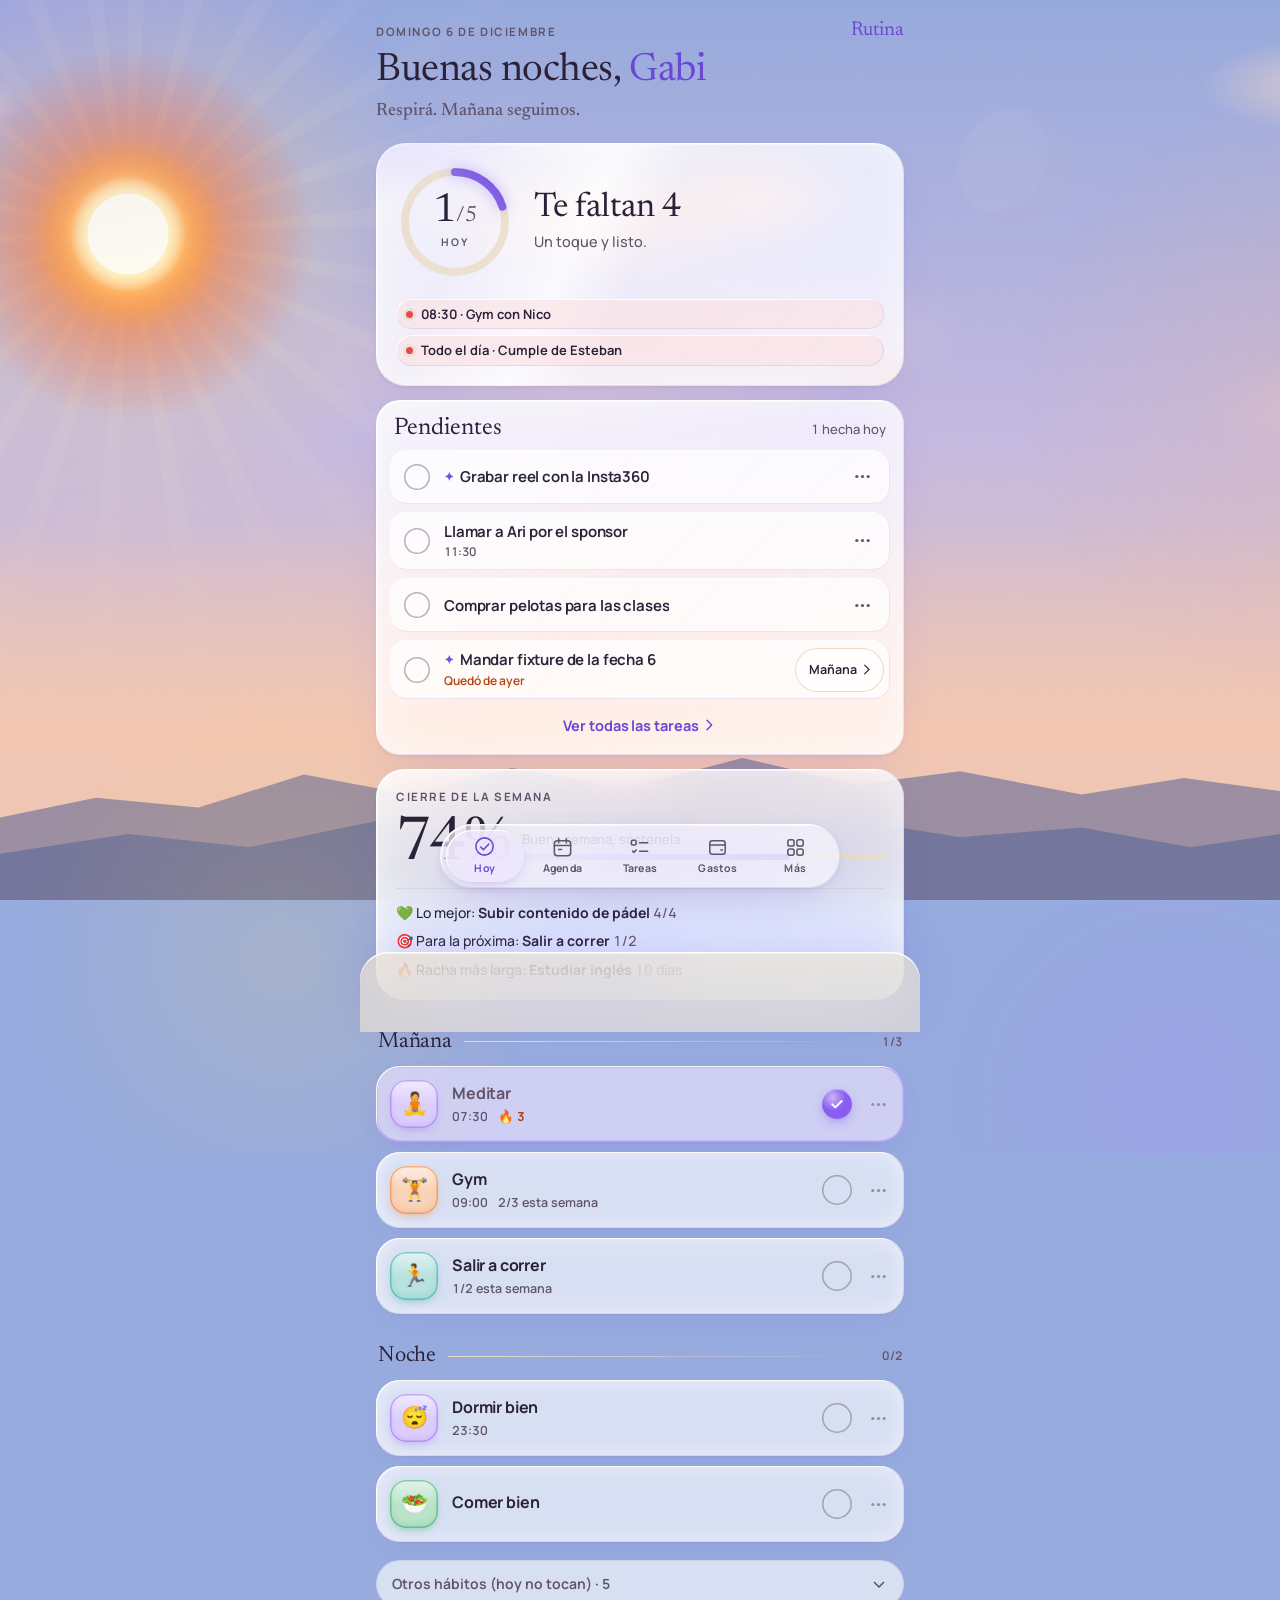
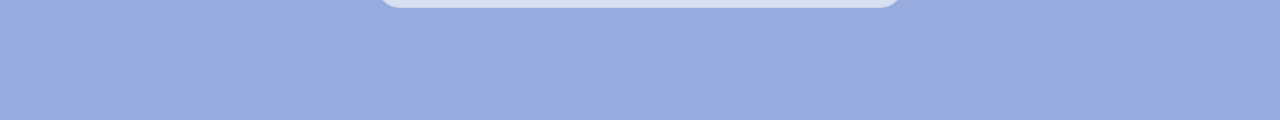
==== commit 791fd82f: "Cielo más real: nubes que se mueven, rayos y brillo del sol, bruma, sierras de Córdoba y estrellas q" ====
--- a/demo/rutina-demo.html
+++ b/demo/rutina-demo.html
@@ -1088,6 +1088,48 @@
 :root[data-cielo="dia"][data-palette="vida"] body::before { opacity: .18; }
 @media (prefers-reduced-motion: reduce) { .cielo i { transition: none; } }
 
+/* ---------- Cielo: más real (nubes, rayos, bruma y sierras de Córdoba) ---------- */
+.cielo .sierras, .cielo .bruma, .cielo .nubes, .cielo .rayos { display: none; }
+:root[data-cielo] .cielo .sierras { display: block; position: absolute; left: 0; right: 0; bottom: 0; width: 100%; height: 22vh; }
+.cielo .sierras .lejos { fill: color-mix(in srgb, var(--sierra) 70%, var(--sky-3)); }
+.cielo .sierras .cerca { fill: var(--sierra); }
+:root[data-cielo] .cielo .bruma {
+  display: block; left: 0; right: 0; bottom: 8vh; height: 34vh;
+  background: linear-gradient(180deg, transparent, color-mix(in srgb, var(--sky-3) 70%, transparent) 70%, transparent);
+}
+/* Nubes: manchas suaves que cruzan muy lento; toman el color del momento (blancas, rosadas, grises de noche) */
+:root[data-cielo] .cielo .nubes {
+  display: block; top: 0; left: -40vw; width: 180vw; height: 60vh; opacity: 1;
+  background:
+    radial-gradient(22vmax 7vmax at 12% 22%, var(--nube), transparent 70%),
+    radial-gradient(14vmax 5vmax at 18% 19%, var(--nube), transparent 70%),
+    radial-gradient(26vmax 8vmax at 48% 40%, var(--nube), transparent 72%),
+    radial-gradient(15vmax 5vmax at 55% 36%, var(--nube), transparent 70%),
+    radial-gradient(20vmax 6vmax at 82% 16%, var(--nube), transparent 70%);
+  filter: blur(3px); animation: nubes 160s linear infinite alternate;
+}
+:root[data-cielo] .cielo .nubes.n2 { top: 18vh; opacity: .55; transform: scale(1.3); animation-duration: 220s; animation-direction: alternate-reverse; filter: blur(10px); }
+:root[data-cielo] .cielo .nubes.n3 { top: 36vh; opacity: .4; animation-duration: 300s; filter: blur(14px); }
+:root[data-cielo="noche"] .cielo .nubes { opacity: .35; }
+@keyframes nubes { from { translate: -8vw 0; } to { translate: 14vw 0; } }
+/* Sol: halo, núcleo brillante y rayos que giran despacio */
+:root[data-cielo] .cielo .rayos {
+  display: block; left: var(--sol-x); top: var(--sol-y); width: 120vmin; height: 120vmin; translate: -50% -50%; opacity: calc(var(--sol-o) * .5);
+  background: repeating-conic-gradient(from 0deg, rgba(255, 246, 210, .22) 0 4deg, transparent 4deg 14deg);
+  -webkit-mask: radial-gradient(circle, #000 8%, transparent 62%); mask: radial-gradient(circle, #000 8%, transparent 62%);
+  animation: rayos 90s linear infinite;
+}
+@keyframes rayos { to { rotate: 360deg; } }
+.cielo .sol { filter: saturate(1.15); }
+.cielo .sol::after { content: ""; position: absolute; left: 50%; top: 50%; width: 9vmin; height: 9vmin; translate: -50% -50%; border-radius: 50%; background: #FFFDF4; box-shadow: 0 0 30px 12px rgba(255, 244, 200, .9), 0 0 90px 40px rgba(255, 210, 140, .45); }
+/* Estrellas que titilan */
+.cielo .estrellas.e2 { inset: 0 0 45% 0; rotate: 180deg; scale: -1 1; animation: titilar 3.5s ease-in-out infinite alternate; }
+.cielo .estrellas:not(.e2) { animation: titilar 5s ease-in-out infinite alternate-reverse; }
+@keyframes titilar { from { filter: brightness(.6); } to { filter: brightness(1.3); } }
+@media (prefers-reduced-motion: reduce) { .cielo .nubes, .cielo .rayos, .cielo .estrellas { animation: none !important; } }
+/* Con cielo, las tarjetas dejan ver un poco más el cielo de atrás */
+:root[data-cielo="dia"][data-palette="vida"] { --glass-card: rgba(255, 255, 255, .62); }
+
 </style>
 </head>
 <body>
@@ -2267,7 +2309,7 @@
 // ---------- Armado ----------
 const root = document.getElementById('app');
 root.innerHTML = `
-  <div class="cielo" aria-hidden="true"><i class="estrellas"></i><i class="sol"></i><i class="luna"></i></div>
+  <div class="cielo" aria-hidden="true"><i class="estrellas"></i><i class="estrellas e2"></i><i class="rayos"></i><i class="sol"></i><i class="luna"></i><i class="nubes n1"></i><i class="nubes n2"></i><i class="nubes n3"></i><i class="bruma"></i><svg class="sierras" viewBox="0 0 400 120" preserveAspectRatio="none"><path class="lejos" d="M0 70 L30 58 L62 64 L95 44 L128 56 L160 40 L196 52 L232 34 L268 50 L300 42 L338 56 L370 46 L400 54 L400 120 L0 120Z"/><path class="cerca" d="M0 92 L40 80 L78 88 L118 72 L150 84 L188 74 L226 86 L262 70 L300 82 L338 76 L372 88 L400 80 L400 120 L0 120Z"/></svg></div>
   <main class="wrap" id="view"></main>
   <nav class="tabs" aria-label="Secciones">
     ${[['hoy', 'Hoy', 'hoy'], ['agenda', 'Agenda', 'agenda'], ['tareas', 'Tareas', 'tareas'], ['gastos', 'Gastos', 'gastos'], ['mas', 'Más', 'menu']].map(([t, n, i]) => `<button class="tab" data-act="tab" data-tab="${t}">${I[i]}<span>${n}</span></button>`).join('')}
@@ -2291,18 +2333,18 @@
   const ha = Math.acos(Math.cos(90.833 * rad) / (Math.cos(lat * rad) * Math.cos(dec)) - Math.tan(lat * rad) * Math.tan(dec)) / rad;
   return { sale: 720 - 4 * (lon + ha) - eq + tz * 60, pone: 720 - 4 * (lon - ha) - eq + tz * 60 }; // minutos desde medianoche, hora local
 }
-// Paradas del cielo: s = 0 sale el sol, s = 1 se pone. [s, arriba, medio, abajo]
+// Paradas del cielo: s = 0 sale el sol, s = 1 se pone. [s, arriba, medio, abajo, nubes, sierras]
 const CIELO = [
-  [-0.30, '#0B1430', '#16204A', '#2A2A5C'],
-  [-0.10, '#1E2D63', '#4A4F8F', '#C77E8E'],
-  [0.00, '#A4B8EC', '#D2C6EC', '#FFD2B0'],
-  [0.08, '#8CC2F6', '#BFDDF9', '#FFEBD2'],
-  [0.25, '#76BAF7', '#AEDAFB', '#EEF7FF'],
-  [0.75, '#76BAF7', '#AEDAFB', '#EEF7FF'],
-  [0.90, '#86B6EE', '#BCD5F2', '#FFE0B5'],
-  [1.00, '#9AA6DE', '#F0B4A2', '#FFB27A'],
-  [1.08, '#2C3474', '#7A4E86', '#D0706A'],
-  [1.30, '#0B1430', '#16204A', '#2A2A5C'],
+  [-0.30, '#0B1430', '#16204A', '#2A2A5C', '#2B3260', '#0A0F24'],
+  [-0.10, '#1E2D63', '#4A4F8F', '#C77E8E', '#9C7A9E', '#2A2445'],
+  [0.00, '#A4B8EC', '#D2C6EC', '#FFD2B0', '#FFE2D2', '#7C7FA8'],
+  [0.08, '#8CC2F6', '#BFDDF9', '#FFEBD2', '#FFF4EA', '#8597BC'],
+  [0.25, '#76BAF7', '#AEDAFB', '#EEF7FF', '#FFFFFF', '#8EA6C8'],
+  [0.75, '#76BAF7', '#AEDAFB', '#EEF7FF', '#FFFFFF', '#8EA6C8'],
+  [0.90, '#86B6EE', '#BCD5F2', '#FFE0B5', '#FFEBD6', '#8A93B8'],
+  [1.00, '#9AA6DE', '#F0B4A2', '#FFB27A', '#FFC9A6', '#6E5F8C'],
+  [1.08, '#2C3474', '#7A4E86', '#D0706A', '#B07A92', '#2C2448'],
+  [1.30, '#0B1430', '#16204A', '#2A2A5C', '#2B3260', '#0A0F24'],
 ];
 const mezclar = (a, b, k) => '#' + [1, 3, 5].map((i) => Math.round(parseInt(a.slice(i, i + 2), 16) * (1 - k) + parseInt(b.slice(i, i + 2), 16) * k).toString(16).padStart(2, '0')).join('');
 function cielo() {
@@ -2315,11 +2357,11 @@
   if (s > 1.3) s = 1.3; if (s < -0.3) s = -0.3;
   let i = 0; while (i < CIELO.length - 2 && s > CIELO[i + 1][0]) i++;
   const [a, b] = [CIELO[i], CIELO[i + 1]]; const k = Math.min(1, Math.max(0, (s - a[0]) / (b[0] - a[0])));
-  const col = [1, 2, 3].map((j) => mezclar(a[j], b[j], k));
+  const col = [1, 2, 3, 4, 5].map((j) => mezclar(a[j], b[j], k));
   const dia = s >= -0.03 && s <= 1.03;
   const t = Math.min(1, Math.max(0, s));
   const v = {
-    '--sky-1': col[0], '--sky-2': col[1], '--sky-3': col[2],
+    '--sky-1': col[0], '--sky-2': col[1], '--sky-3': col[2], '--nube': col[3], '--sierra': col[4],
     '--sol-x': (10 + t * 80).toFixed(1) + 'vw', '--sol-y': (26 - Math.sin(Math.PI * t) * 21).toFixed(1) + 'vh',
     '--sol-o': dia ? 1 : 0, '--sol-tarde': Math.max(0, Math.abs(s - 0.5) * 2 - 0.55).toFixed(2), // 0 al mediodía, ~0.45 al salir/ponerse
     '--noche': Math.min(1, Math.max(0, s < 0 ? -s / 0.15 : (s - 1) / 0.15)).toFixed(2),
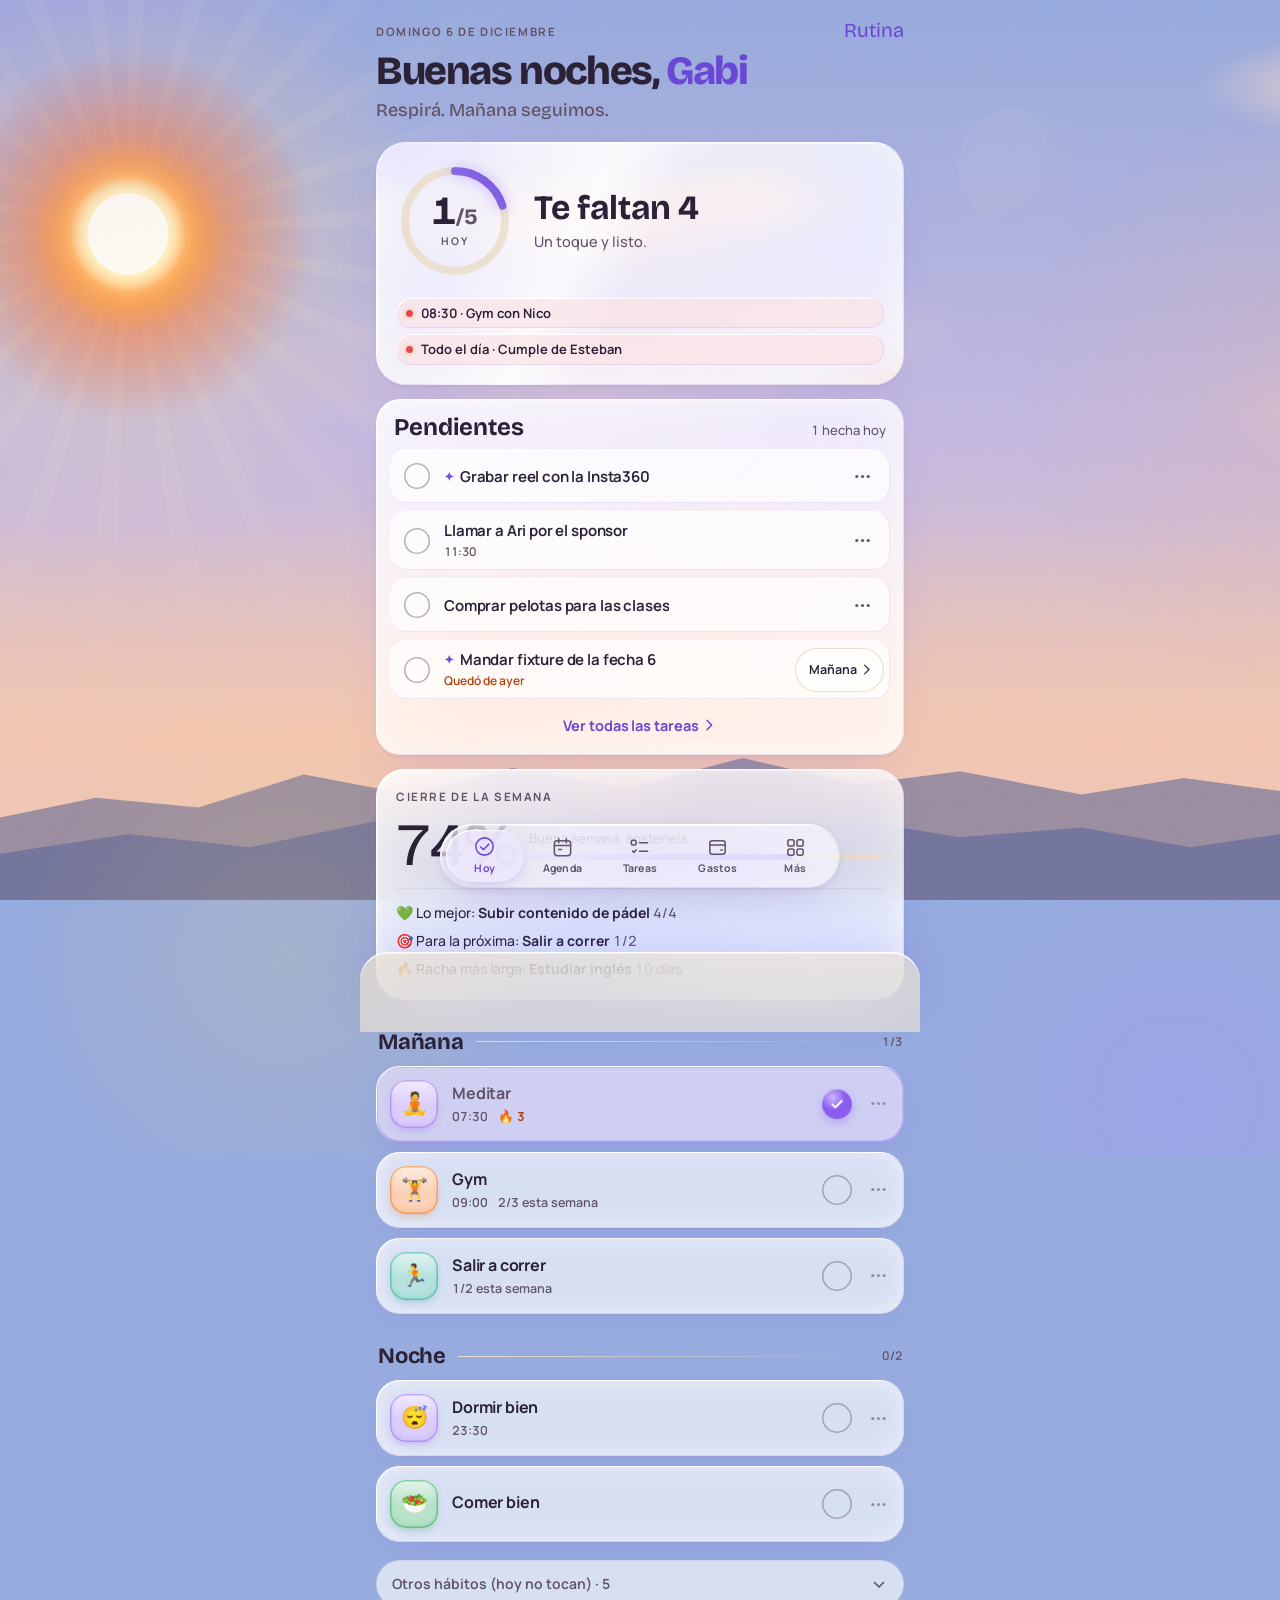
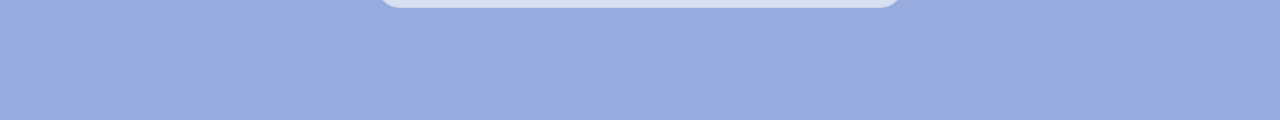
==== commit d6c314d4: "Letra nueva para saludo y títulos: Bricolage Grotesque en negrita (reemplaza la serif Newsreader) Co" ====
--- a/demo/rutina-demo.html
+++ b/demo/rutina-demo.html
@@ -5,7 +5,7 @@
 <meta name="viewport" content="width=device-width,initial-scale=1,viewport-fit=cover">
 <title>Rutina</title>
 <meta name="theme-color" content="#76BAF7">
-<link rel="stylesheet" href="https://fonts.googleapis.com/css2?family=Newsreader:opsz,wght@6..72,300..600&family=Manrope:wght@400..800&display=swap">
+<link rel="stylesheet" href="https://fonts.googleapis.com/css2?family=Bricolage+Grotesque:opsz,wght@12..96,400..800&family=Manrope:wght@400..800&display=swap">
 <style>
 /* Rutina — estilos. Marfil cálido, coñac y serif editorial.
    Todo sale de variables: claro por defecto, oscuro con el sistema o elegido a mano,
@@ -51,7 +51,7 @@
   --radius-sm: 14px;
   --gutter: 16px;
   --tabs-h: 64px;
-  --serif: "Newsreader", "Iowan Old Style", "Palatino Linotype", Palatino, "Book Antiqua", Georgia, serif;
+  --serif: "Bricolage Grotesque", "Manrope", system-ui, sans-serif;
   --font: "Manrope", -apple-system, BlinkMacSystemFont, "SF Pro Text", "Segoe UI", Roboto, "Helvetica Neue", Arial, sans-serif;
   --spring: cubic-bezier(.2, 1.12, .32, 1);
   --ease: cubic-bezier(.22, .8, .24, 1);
@@ -223,8 +223,8 @@
 .head { position: relative; margin: 2px 0 20px; }
 .head .eyebrow { padding-right: 84px; }
 .head h1 {
-  font-family: var(--serif); font-weight: 400; font-size: 39px; line-height: 1.05;
-  letter-spacing: -.012em; margin: 10px 0 0; text-wrap: balance;
+  font-family: var(--serif); font-weight: 800; font-size: 40px; line-height: 1;
+  letter-spacing: -.035em; margin: 10px 0 0; text-wrap: balance;
 }
 .head h1 em { font-style: normal; color: var(--accent); }
 .intencion { font-family: var(--serif); font-size: 18px; line-height: 1.3; color: var(--muted); margin: 8px 0 0; }
@@ -237,7 +237,7 @@
 }
 .section-t {
   display: flex; align-items: center; gap: 12px; margin: 30px 2px 12px;
-  font-family: var(--serif); font-weight: 400; font-size: 22px; line-height: 1.1; color: var(--text); letter-spacing: -.01em;
+  font-family: var(--serif); font-weight: 700; font-size: 22px; line-height: 1.1; color: var(--text); letter-spacing: -.01em;
 }
 .section-t::after { content: ""; order: 1; flex: 1; min-width: 16px; height: 1px; background: linear-gradient(90deg, var(--line), transparent); }
 .section-t small {
@@ -318,10 +318,10 @@
 .ring .rg-b { stop-color: var(--ring-b); }
 .ring .fgc { transition: stroke-dashoffset 1s var(--ease); filter: drop-shadow(0 2px 4px color-mix(in srgb, var(--ring-b) 30%, transparent)); }
 .ring .lbl { position: absolute; inset: 0; display: grid; place-items: center; text-align: center; }
-.ring .lbl b { font-family: var(--serif); font-weight: 400; font-size: 40px; line-height: .9; letter-spacing: -.03em; display: block; }
+.ring .lbl b { font-family: var(--serif); font-weight: 700; font-size: 40px; line-height: .9; letter-spacing: -.03em; display: block; }
 .ring .lbl b small { font-size: 22px; color: var(--muted); letter-spacing: 0; margin-left: 1px; }
 .ring .lbl span { font-size: 10.5px; font-weight: 700; letter-spacing: .16em; text-transform: uppercase; color: var(--muted); display: block; margin-top: 5px; }
-.hero h2 { align-self: end; font-family: var(--serif); font-weight: 400; font-size: 34px; line-height: 1; margin: 0 0 6px; letter-spacing: -.005em; }
+.hero h2 { align-self: end; font-family: var(--serif); font-weight: 700; font-size: 34px; line-height: 1; margin: 0 0 6px; letter-spacing: -.005em; }
 .hero p { align-self: start; margin: 0; color: var(--muted); font-size: 14.5px; }
 .hero .next { grid-column: 1 / -1; }
 .hero .next:first-of-type { margin-top: 18px; }
@@ -383,7 +383,7 @@
 details.other[open] summary svg { transform: rotate(180deg); }
 details.other summary svg { width: 18px; height: 18px; transition: transform .3s var(--ease); }
 .empty { text-align: center; padding: 30px 18px; color: var(--muted); }
-.empty b { display: block; color: var(--text); font-family: var(--serif); font-weight: 400; font-size: 26px; margin-bottom: 6px; }
+.empty b { display: block; color: var(--text); font-family: var(--serif); font-weight: 700; font-size: 26px; margin-bottom: 6px; }
 
 /* Resumen semanal */
 .summary {
@@ -405,7 +405,7 @@
   display: flex; align-items: center; justify-content: space-between; gap: 4px; padding: 5px; margin-bottom: 14px;
   background: var(--surface); border-radius: 999px; box-shadow: var(--shadow-sm), inset 0 0 0 1px var(--hair);
 }
-.daynav .lbl { font-family: var(--serif); font-weight: 400; font-size: 20px; line-height: 1.1; text-align: center; flex: 1; min-width: 0; border: 0; background: none; min-height: 44px; }
+.daynav .lbl { font-family: var(--serif); font-weight: 700; font-size: 20px; line-height: 1.1; text-align: center; flex: 1; min-width: 0; border: 0; background: none; min-height: 44px; }
 .daynav .lbl small { display: block; font-family: var(--font); font-weight: 700; color: var(--muted); font-size: 10.5px; letter-spacing: .14em; text-transform: uppercase; margin-top: 3px; }
 .daynav .icon-btn { background: var(--surface-2); }
 .notice {
@@ -489,7 +489,7 @@
 }
 .streak .grow b { font-size: 15.5px; font-weight: 700; letter-spacing: -.01em; }
 .streak .val { text-align: right; flex: none; }
-.streak .val b { font-family: var(--serif); font-weight: 400; font-size: 36px; display: flex; align-items: center; justify-content: flex-end; gap: 4px; line-height: .95; }
+.streak .val b { font-family: var(--serif); font-weight: 700; font-size: 36px; display: flex; align-items: center; justify-content: flex-end; gap: 4px; line-height: .95; }
 .streak .val .fuego { font-family: var(--font); font-style: normal; font-size: 15px; line-height: 1; transform: translateY(-1px); }
 .streak .val span { font-size: 10.5px; font-weight: 700; letter-spacing: .12em; text-transform: uppercase; color: var(--muted); }
 .month { display: grid; grid-template-columns: repeat(7, minmax(0, 1fr)); gap: 6px; }
@@ -542,7 +542,7 @@
 .emojis button[aria-pressed="true"] { background: var(--accent-soft); box-shadow: inset 0 0 0 1.5px var(--accent); }
 .emojis button:active { transform: scale(.9); }
 .stepper { display: flex; align-items: center; gap: 14px; }
-.stepper b { min-width: 34px; text-align: center; font-family: var(--serif); font-weight: 400; font-size: 34px; line-height: 1; }
+.stepper b { min-width: 34px; text-align: center; font-family: var(--serif); font-weight: 700; font-size: 34px; line-height: 1; }
 .stepper button { width: 46px; height: 46px; border-radius: 50%; border: 0; background: var(--surface); box-shadow: inset 0 0 0 1px var(--line); font-size: 22px; font-weight: 500; }
 .switch { position: relative; width: 52px; height: 32px; flex: none; }
 .switch input { position: absolute; inset: -6px; opacity: 0; margin: 0; cursor: pointer; z-index: 1; }
@@ -585,10 +585,10 @@
   transform: translateY(105%); transition: transform .5s var(--spring);
 }
 .sheet .grab { width: 38px; height: 5px; border-radius: 9px; background: color-mix(in srgb, var(--muted) 30%, transparent); margin: 2px auto 14px; }
-.sheet h2 { font-family: var(--serif); font-weight: 400; font-size: 32px; line-height: 1.05; margin: 0 0 16px; letter-spacing: -.005em; display: flex; justify-content: space-between; align-items: center; gap: 8px; }
+.sheet h2 { font-family: var(--serif); font-weight: 700; font-size: 32px; line-height: 1.05; margin: 0 0 16px; letter-spacing: -.005em; display: flex; justify-content: space-between; align-items: center; gap: 8px; }
 .sheet h2 .icon-btn { background: var(--surface-2); width: 44px; height: 44px; }
 .sheet .card { box-shadow: inset 0 0 0 1px var(--hair); }
-.sheet .two .card b { font-family: var(--serif); font-weight: 400; font-size: 38px !important; line-height: 1.05; display: block; margin-top: 2px; }
+.sheet .two .card b { font-family: var(--serif); font-weight: 700; font-size: 38px !important; line-height: 1.05; display: block; margin-top: 2px; }
 .sheet .two .card .muted.tiny { font-size: 10.5px; font-weight: 700; letter-spacing: .14em; text-transform: uppercase; }
 .open .scrim { opacity: 1; pointer-events: auto; }
 .open .sheet { transform: none; }
@@ -649,7 +649,7 @@
 .ob-pasos i.on { background: var(--accent-fill); }
 .ob-head { margin-bottom: 20px; }
 .ob-head .brand { font-size: 26px; margin-bottom: 14px; }
-.ob-head h1 { font-family: var(--serif); font-weight: 400; font-size: 40px; line-height: 1.05; letter-spacing: -.012em; margin: 0 0 12px; text-wrap: balance; }
+.ob-head h1 { font-family: var(--serif); font-weight: 700; font-size: 40px; line-height: 1.05; letter-spacing: -.012em; margin: 0 0 12px; text-wrap: balance; }
 .ob-head h1 em { font-style: normal; color: var(--accent); }
 .ob-head p { margin: 0; font-size: 15.5px; line-height: 1.5; }
 .ob-intro h1 { font-size: 48px; line-height: 1; }
@@ -741,7 +741,7 @@
 .chips.pick .chip[aria-pressed="true"] { background: var(--accent-fill); color: var(--accent-ink); box-shadow: none; }
 .tasks-hoy { padding: 16px 14px 8px; }
 .tasks-h { display: flex; align-items: baseline; justify-content: space-between; margin: 0 4px 10px; }
-.tasks-h h3 { margin: 0; font-family: var(--serif); font-weight: 400; font-size: 24px; line-height: 1; }
+.tasks-h h3 { margin: 0; font-family: var(--serif); font-weight: 700; font-size: 24px; line-height: 1; }
 .tasks-hoy .task { box-shadow: none; background: var(--surface-2); border-radius: 16px; min-height: 54px; }
 .tasks-hoy .task .tbody, .tasks-hoy .task .tcheck { min-height: 52px; }
 .tasks-hoy .task.vieja { background: color-mix(in srgb, var(--butter) 22%, var(--surface-2)); }
@@ -765,7 +765,7 @@
 .dona .d-bg { stroke: color-mix(in srgb, var(--surface-3) 80%, transparent); }
 .d-lbl { position: absolute; inset: 0; display: grid; place-content: center; text-align: center; }
 .d-lbl span { font-size: 10px; font-weight: 700; letter-spacing: .14em; text-transform: uppercase; color: var(--muted); }
-.d-lbl b { font-family: var(--serif); font-weight: 400; font-size: 19px; line-height: 1.1; letter-spacing: -.01em; margin-top: 2px; }
+.d-lbl b { font-family: var(--serif); font-weight: 700; font-size: 19px; line-height: 1.1; letter-spacing: -.01em; margin-top: 2px; }
 .g-top { display: grid; gap: 8px; font-size: 13px; font-weight: 650; min-width: 0; }
 .g-top span { display: flex; align-items: center; gap: 8px; min-width: 0; }
 .g-top i { width: 8px; height: 8px; border-radius: 50%; background: var(--cc); flex: none; }
@@ -786,12 +786,12 @@
 .gcatrow .gn u { text-decoration: none; color: var(--accent); }
 .gcatrow.pasado .gn { color: var(--streak); }
 .gday { display: flex; justify-content: space-between; align-items: baseline; margin: 16px 6px 8px; font-size: 12px; font-weight: 700; color: var(--muted); letter-spacing: .02em; }
-.gday span:first-child { font-family: var(--serif); font-weight: 400; font-size: 19px; color: var(--text); letter-spacing: 0; }
+.gday span:first-child { font-family: var(--serif); font-weight: 700; font-size: 19px; color: var(--text); letter-spacing: 0; }
 .gday em { font-style: normal; color: var(--accent); }
 .movs .mov { width: 100%; border: 0; background: none; text-align: left; }
 .mov .monto-r { font-weight: 700; font-size: 15px; flex: none; }
 .mov.ing .monto-r { color: var(--accent); }
-.monto { font-family: var(--serif); font-weight: 400; font-size: 54px; line-height: 1; text-align: center; margin: 18px 0 16px; letter-spacing: -.015em; }
+.monto { font-family: var(--serif); font-weight: 700; font-size: 54px; line-height: 1; text-align: center; margin: 18px 0 16px; letter-spacing: -.015em; }
 .monto.tic { animation: tic .25s var(--spring); }
 @keyframes tic { 0% { transform: scale(.97); } 100% { transform: none; } }
 .gcats { display: grid; grid-template-columns: repeat(4, minmax(0, 1fr)); gap: 6px; margin-bottom: 8px; }
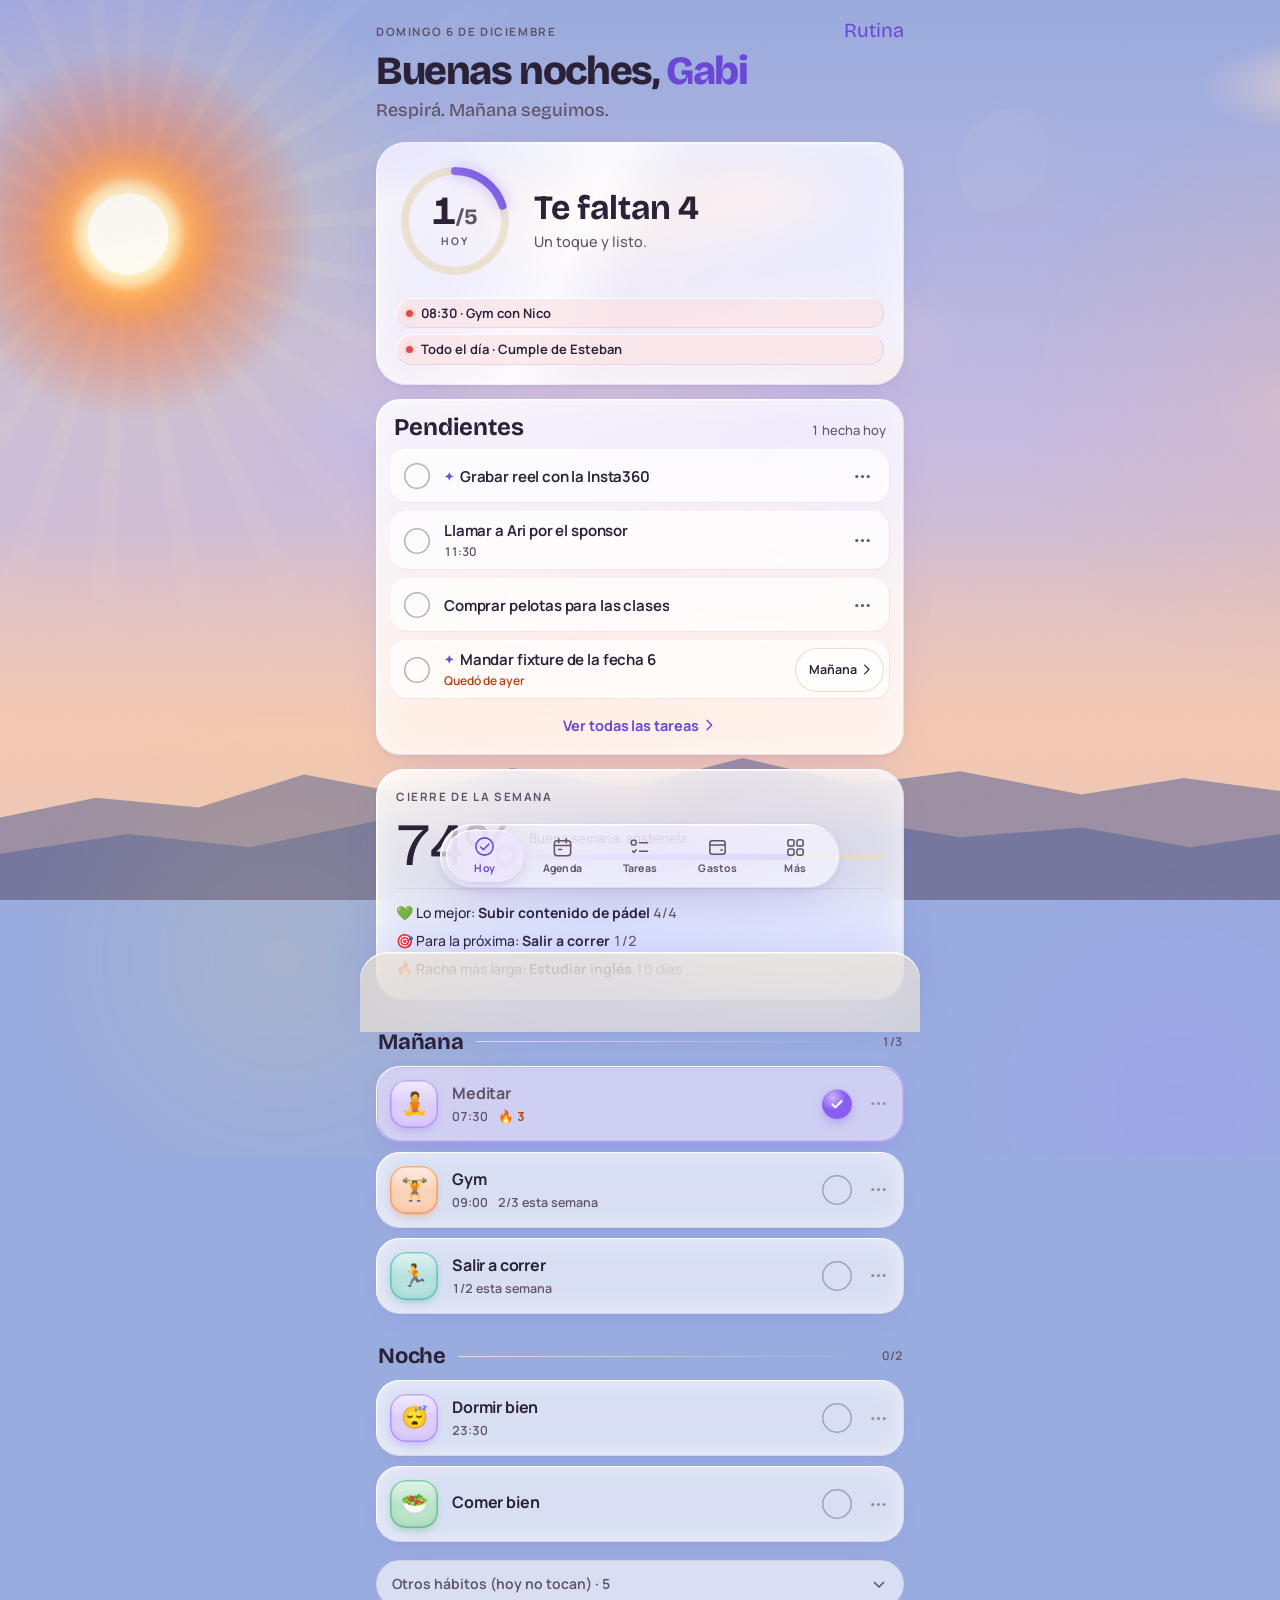
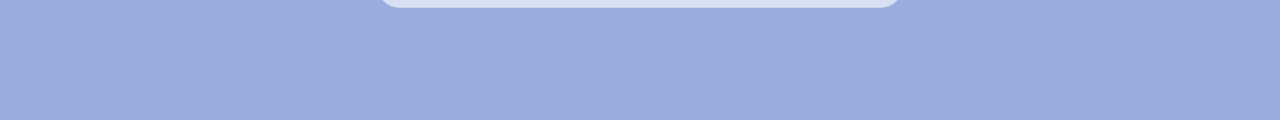
==== commit 8b58306c: "Hábitos cada 2 semanas: en Días fijos se elige Cada semana o Cada 2 semanas con una fecha en que toc" ====
--- a/demo/rutina-demo.html
+++ b/demo/rutina-demo.html
@@ -1207,11 +1207,19 @@
 }
 
 // ---------- Frecuencia ----------
-// freq: {type:'daily'} | {type:'days', days:[0..6]} | {type:'times', n}
+// freq: {type:'daily'} | {type:'days', days:[0..6], cada?:2, desde?:'AAAA-MM-DD'} | {type:'times', n}
 function isScheduled(h, k) {
   if (h.created && k < h.created) return false;
   const f = h.freq || { type: 'daily' };
-  if (f.type === 'days') return (f.days || []).includes(weekday(k));
+  if (f.type === 'days') {
+    if (!(f.days || []).includes(weekday(k))) return false;
+    // Cada 2 (o más) semanas: toca solo en las semanas que caen en la cuenta desde una fecha conocida.
+    if (f.cada > 1 && f.desde) {
+      const w = Math.round(diffDays(weekStart(f.desde), weekStart(k)) / 7);
+      return ((w % f.cada) + f.cada) % f.cada === 0;
+    }
+    return true;
+  }
   return true; // daily y times: cualquier día sirve
 }
 function statusOf(log, hid, k) {
@@ -1221,9 +1229,12 @@
   if (!f || f.type === 'daily') return 'Todos los días';
   if (f.type === 'times') return f.n === 1 ? '1 vez por semana' : `${f.n} veces por semana`;
   const d = [...(f.days || [])].sort((a, b) => ((a + 6) % 7) - ((b + 6) % 7));
-  if (d.length === 7) return 'Todos los días';
-  if (d.length === 5 && !d.includes(0) && !d.includes(6)) return 'Lunes a viernes';
-  return d.map((x) => DIAS[x]).join(' · ');
+  if (!(f.cada > 1)) {
+    if (d.length === 7) return 'Todos los días';
+    if (d.length === 5 && !d.includes(0) && !d.includes(6)) return 'Lunes a viernes';
+  }
+  const base = d.map((x) => DIAS[x]).join(' · ');
+  return f.cada > 1 ? `${base} · cada ${f.cada} semanas` : base;
 }
 
 // Cuántas veces se hizo en la semana de k (opcionalmente solo antes de 'antes').
@@ -3193,7 +3204,9 @@
       <div class="field"><span class="lb">Ícono</span><div class="emojis" data-group="icon">${EMOJIS.map((e) => `<button type="button" data-pick="${e}" data-v="${e}" aria-pressed="${e === h.icon}">${e}</button>`).join('')}</div></div>
       <div class="field"><span class="lb">Color</span>${swHTML(h.color)}</div>
       <div class="field"><span class="lb">Frecuencia</span>${segHTML('freq', [['daily', 'Todos los días'], ['days', 'Días fijos'], ['times', 'Veces x sem.']], f.type)}</div>
-      <div class="field" data-show="days" ${f.type === 'days' ? '' : 'hidden'}><span class="lb">Qué días</span>${daysHTML('days', f.type === 'days' ? f.days : [1, 2, 3, 4, 5])}</div>
+      <div class="field" data-show="days" ${f.type === 'days' ? '' : 'hidden'}><span class="lb">Qué días</span>${daysHTML('days', f.type === 'days' ? f.days : [1, 2, 3, 4, 5])}
+        <div style="margin-top:10px">${segHTML('cada', [['1', 'Cada semana'], ['2', 'Cada 2 semanas']], f.cada || 1)}</div>
+        <label class="lb" for="hDesde" style="margin-top:10px">Si es cada 2 semanas: una fecha en que te toca</label><input class="input" id="hDesde" type="date" value="${f.desde || today()}"></div>
       <div class="field" data-show="times" ${f.type === 'times' ? '' : 'hidden'}><span class="lb">Cuántas veces por semana</span>
         <div class="stepper"><button type="button" data-act="step" data-d="-1" aria-label="Menos">−</button><b class="num" id="hN">${f.type === 'times' ? f.n : 3}</b><button type="button" data-act="step" data-d="1" aria-label="Más">+</button></div></div>
       <div class="two"><div class="field"><label for="hTime">Hora (opcional)</label><input class="input" id="hTime" type="time" value="${h.time || ''}"></div>
@@ -3219,7 +3232,8 @@
   const name = form.querySelector('#hName').value.trim();
   if (!name) { form.querySelector('#hName').focus(); return; }
   const type = pressed('freq')[0] || 'daily';
-  const freq = type === 'days' ? { type, days: pressed('days').map(Number) } : type === 'times' ? { type, n: Number(form.querySelector('#hN').textContent) } : { type: 'daily' };
+  const cada = Number(pressed('cada')[0] || 1);
+  const freq = type === 'days' ? { type, days: pressed('days').map(Number), ...(cada > 1 ? { cada, desde: form.querySelector('#hDesde').value || today() } : {}) } : type === 'times' ? { type, n: Number(form.querySelector('#hN').textContent) } : { type: 'daily' };
   if (type === 'days' && !freq.days.length) { toast('Elegí al menos un día'); return; }
   const data = { name, icon: pressed('icon')[0] || '🎯', color: pressed('color')[0] || COLORES[0], freq, time: form.querySelector('#hTime').value || null, dur: Number(form.querySelector('#hDur').value) || 30, part: pressed('part')[0] || null };
   const remOn = form.querySelector('#hRemOn').checked, remTime = form.querySelector('#hRemTime').value || null;
@@ -3444,10 +3458,10 @@
   const stamp = new Date().toISOString().replace(/[-:]/g, '').slice(0, 15) + 'Z';
   const d0 = today().replace(/-/g, '');
   const BY = ['SU', 'MO', 'TU', 'WE', 'TH', 'FR', 'SA'];
-  const ev = (uid, title, hhmm, rule, dur = 15) => {
+  const ev = (uid, title, hhmm, rule, dur = 15, dia = d0) => {
     const s = hhmm.replace(':', '') + '00';
     const e = fromMin(toMin(hhmm) + dur).replace(':', '') + '00';
-    return ['BEGIN:VEVENT', `UID:${uid}@rutina`, `DTSTAMP:${stamp}`, `DTSTART;TZID=America/Argentina/Cordoba:${d0}T${s}`, `DTEND;TZID=America/Argentina/Cordoba:${d0}T${e}`, `RRULE:${rule}`, `SUMMARY:${title}`, 'BEGIN:VALARM', 'ACTION:DISPLAY', `DESCRIPTION:${title}`, 'TRIGGER:PT0M', 'END:VALARM', 'END:VEVENT'].join('\r\n');
+    return ['BEGIN:VEVENT', `UID:${uid}@rutina`, `DTSTAMP:${stamp}`, `DTSTART;TZID=America/Argentina/Cordoba:${dia}T${s}`, `DTEND;TZID=America/Argentina/Cordoba:${dia}T${e}`, `RRULE:${rule}`, `SUMMARY:${title}`, 'BEGIN:VALARM', 'ACTION:DISPLAY', `DESCRIPTION:${title}`, 'TRIGGER:PT0M', 'END:VALARM', 'END:VEVENT'].join('\r\n');
   };
   const out = ['BEGIN:VCALENDAR', 'VERSION:2.0', `PRODID:-//${APP.name}//ES`, 'CALSCALE:GREGORIAN',
     'BEGIN:VTIMEZONE', 'TZID:America/Argentina/Cordoba', 'BEGIN:STANDARD', 'DTSTART:19700101T000000', 'TZOFFSETFROM:-0300', 'TZOFFSETTO:-0300', 'TZNAME:-03', 'END:STANDARD', 'END:VTIMEZONE'];
@@ -3456,8 +3470,9 @@
   for (const h of habitsActive()) {
     const a = avisoHabito(h, r);
     if (!a.on) continue;
-    const rule = h.freq.type === 'days' ? `FREQ=WEEKLY;BYDAY=${h.freq.days.map((d) => BY[d]).join(',')}` : 'FREQ=DAILY';
-    out.push(ev(h.id, `${h.icon} ${h.name}`, a.time, rule, Number(h.dur) || 15));
+    const f = h.freq, cada = f.type === 'days' && f.cada > 1 && f.desde ? f.cada : 1;
+    const rule = f.type === 'days' ? `FREQ=WEEKLY;${cada > 1 ? `INTERVAL=${cada};` : ''}BYDAY=${f.days.map((d) => BY[d]).join(',')}` : 'FREQ=DAILY';
+    out.push(ev(h.id, `${h.icon} ${h.name}`, a.time, rule, Number(h.dur) || 15, cada > 1 ? (() => { const ws = weekStart(f.desde); for (let i = 0; i < 7; i++) { const k = addDays(ws, i); if (f.days.includes(weekday(k))) return k.replace(/-/g, ''); } return d0; })() : d0));
   }
   out.push('END:VCALENDAR');
   return out.join('\r\n');
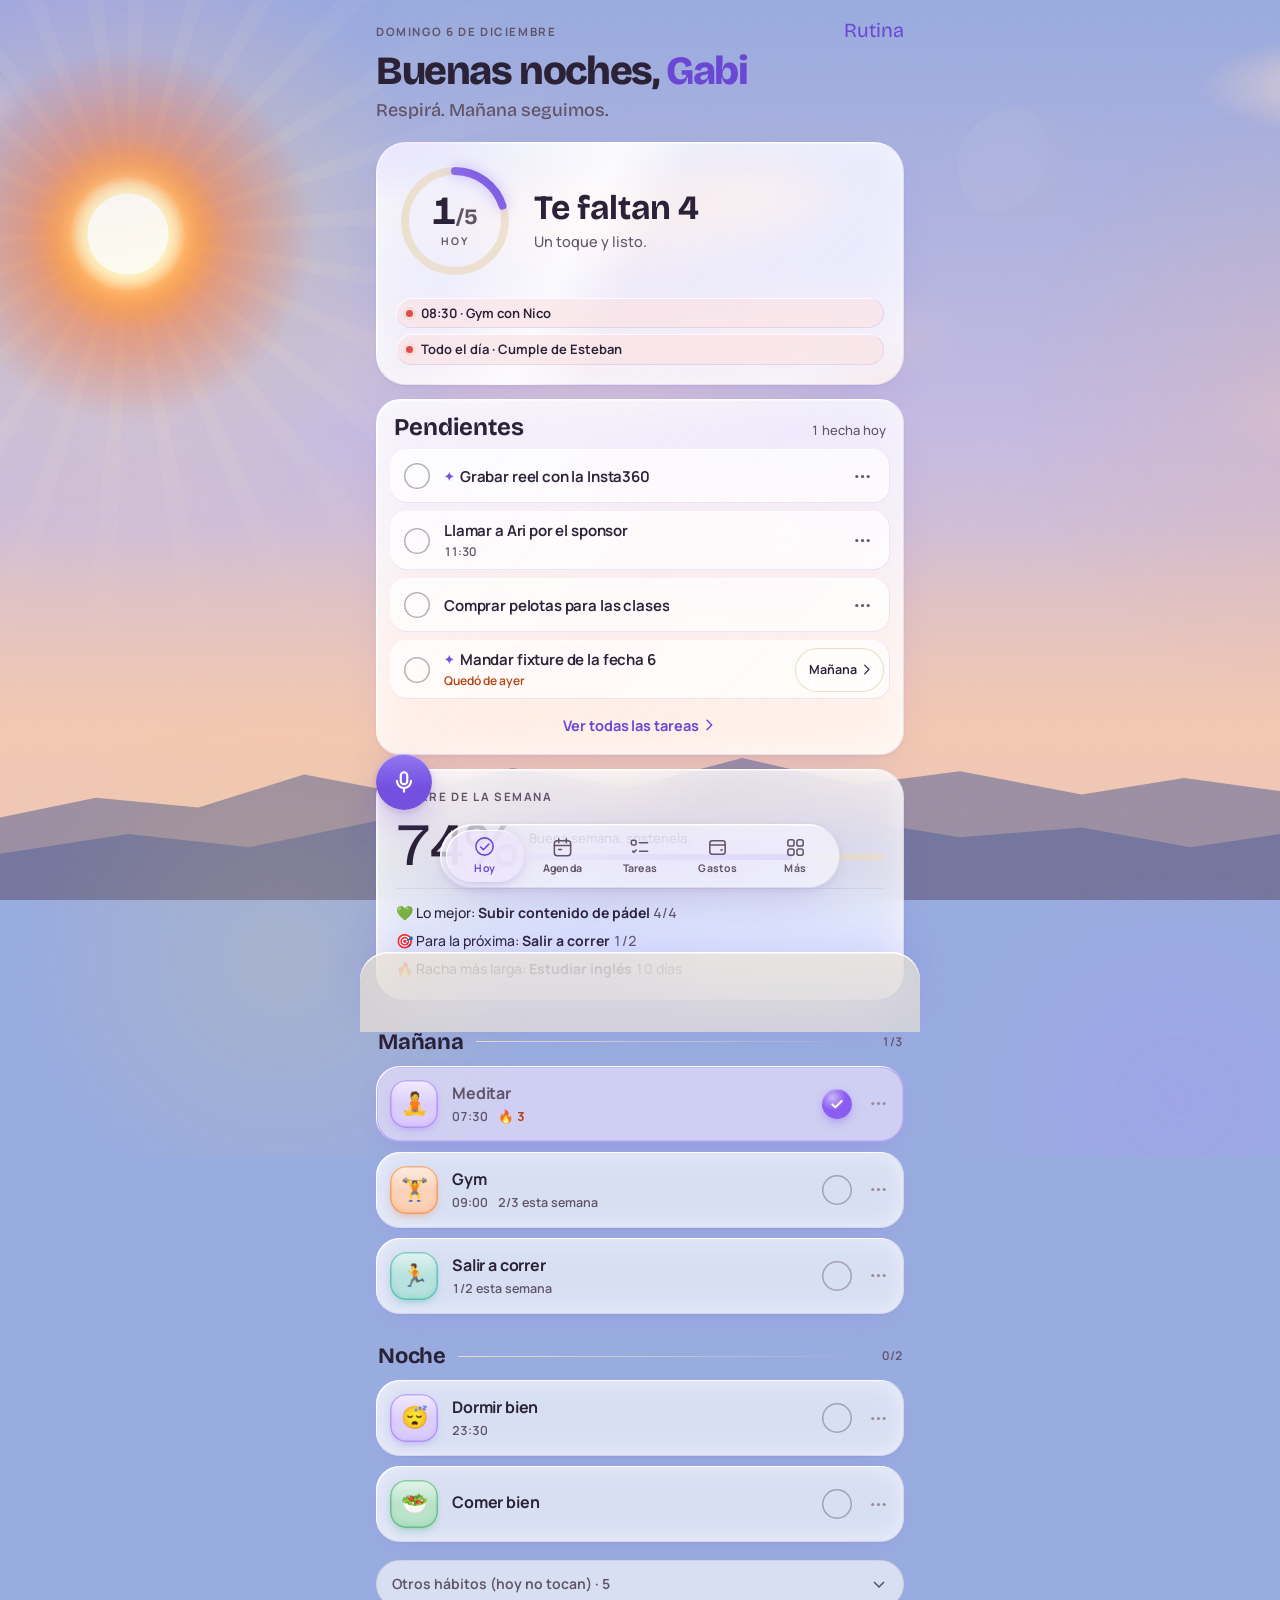
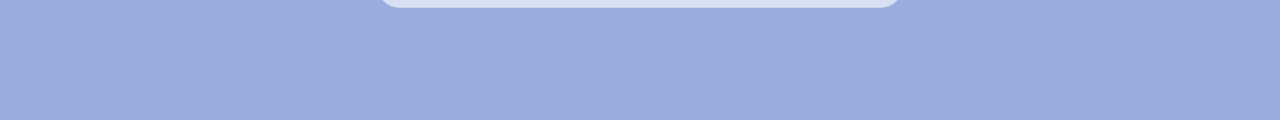
==== commit 8a9145c3: "Botón de micrófono: hablás y se anota en agenda, tareas o gastos (mismas reglas que Siri), sin confi" ====
--- a/demo/rutina-demo.html
+++ b/demo/rutina-demo.html
@@ -1130,6 +1130,18 @@
 /* Con cielo, las tarjetas dejan ver un poco más el cielo de atrás */
 :root[data-cielo="dia"][data-palette="vida"] { --glass-card: rgba(255, 255, 255, .62); }
 
+/* ---------- Botón de micrófono (dictar agenda, tarea o gasto) ---------- */
+.mic-fab {
+  position: fixed; z-index: 15; left: max(var(--gutter), calc(50% - 280px + var(--gutter)));
+  bottom: calc(max(12px, calc(env(safe-area-inset-bottom) - 8px)) + var(--tabs-h) + 14px);
+  width: 56px; height: 56px; border-radius: 50%; border: 0; display: grid; place-items: center;
+  background: var(--accent-fill, var(--accent)); color: var(--accent-ink); box-shadow: var(--shadow-lg);
+}
+.mic-fab svg { width: 26px; height: 26px; }
+.mic-fab:active { transform: scale(.94); }
+:root[data-palette="vida"] .mic-fab { background: linear-gradient(180deg, #9277F0, var(--accent-fill) 60%); box-shadow: inset 0 1px 0 rgba(255, 255, 255, .4), 0 14px 34px -8px var(--glow-btn), 0 2px 6px rgba(60, 30, 80, .15); }
+body.ob .mic-fab, body.open .mic-fab { display: none; }
+
 </style>
 </head>
 <body>
@@ -2112,6 +2124,7 @@
   remind: { on: false, morning: '08:00', evening: '21:30', habits: true, tone: 'motivador', textoManana: '', textoNoche: '', quiet: { on: false, from: '23:00', to: '07:00' } },
   classesOn: false, classesReviewed: false, onboarded: false,
   cal: { url: '', token: '' },
+  siri: { token: '', vistos: [] },
   push: { url: '', on: false, id: '', clave: '' },
   taskLists: [], expenseCats: [], budgets: {},
 });
@@ -2132,6 +2145,7 @@
     ...base, ...viejo,
     remind: { ...base.remind, ...(viejo.remind || {}), quiet: { ...base.remind.quiet, ...((viejo.remind || {}).quiet || {}) } },
     cal: { ...base.cal, ...(viejo.cal || {}) },
+    siri: { ...base.siri, ...(viejo.siri || {}) },
     push: { ...base.push, ...(viejo.push || {}) },
     taskLists: Array.isArray(viejo.taskLists) ? viejo.taskLists : [],
     expenseCats: Array.isArray(viejo.expenseCats) ? viejo.expenseCats : [],
@@ -2238,6 +2252,116 @@
 let S = load();
 if (DEMO && !hasStored()) S = seedDemo(dateKey());
 function hasStored() { try { return !!localStorage.getItem(APP.storageKey); } catch { return false; } }
+
+// ---------- Siri (privado): buzón propio en Cloudflare ----------
+// El atajo «Agendar en Rutina» manda lo dictado al buzón con tu clave; la app lo levanta, lo agenda y lo borra del buzón.
+// Nada pasa por iCloud ni por calendarios públicos.
+const SIRI_URL = 'https://rutina-siri.gabohuppi22.workers.dev';
+const siriOn = () => !DEMO && !!(S.settings.siri && S.settings.siri.token);
+let siriBusy = false;
+let siriEstadoTxt = '';
+async function siriSync({ avisar = false } = {}) {
+  if (!siriOn() || siriBusy) return;
+  siriBusy = true;
+  const t = S.settings.siri.token;
+  try {
+    const r = await fetch(`${SIRI_URL}/buzon?t=${encodeURIComponent(t)}`, { cache: 'no-store' });
+    let j = null;
+    try { j = await r.json(); } catch { /* no es JSON */ }
+    if (!r.ok || !j || !Array.isArray(j.items)) throw new Error(r.status === 401 ? 'La clave de Siri no coincide' : 'No se pudo leer lo de Siri');
+    const vistos = new Set(S.settings.siri.vistos || []);
+    const nuevos = j.items.filter((x) => x && x.id && !vistos.has(x.id));
+    const hechos = [];
+    for (const it of nuevos) {
+      try { hechos.push(siriGuardar(it.texto)); } catch { /* texto raro: se ignora */ }
+      vistos.add(it.id);
+    }
+    S.settings.siri.vistos = [...vistos].slice(-200);
+    siriEstadoTxt = 'Conectado';
+    if (nuevos.length) commit();
+    if (j.items.length) fetch(`${SIRI_URL}/buzon/ok`, { method: 'POST', headers: { 'Content-Type': 'application/json' }, body: JSON.stringify({ t, ids: j.items.map((x) => x.id) }) }).catch(() => {});
+    if (nuevos.length) {
+      if (!document.body.classList.contains('open') && !typing()) render();
+      toast(hechos.length === 1 ? `Siri: ${hechos[0]}` : `Siri anotó ${hechos.length} cosas`);
+    } else if (avisar) toast('Conectado con Siri. Por ahora no hay nada nuevo.');
+  } catch (err) {
+    siriEstadoTxt = err && err.name === 'TypeError' ? 'Sin conexión' : (err && err.message) || 'Error';
+    if (avisar) toast(siriEstadoTxt);
+  } finally { siriBusy = false; }
+}
+
+// Decide qué es lo dictado: gasto («gasté 5000 en nafta»), tarea («anotá…», «tengo que…», o sin hora) o agenda (con hora).
+const sinTildes = (s) => String(s || '').toLowerCase().normalize('NFD').replace(/[̀-ͯ]/g, '');
+function siriGuardar(texto) {
+  const orig = String(texto || '').trim();
+  const n = sinTildes(orig);
+  // Gasto
+  const mg = n.match(/^(gaste|pague|gasto|compre)\b\s*(.*)$/);
+  if (mg) {
+    const resto = orig.slice(orig.length - mg[2].length);
+    const mm = resto.match(/\$?\s*(\d[\d.,]*)\s*(mil|lucas?|k)?/i);
+    let amount = mm ? parseMonto(mm[1]) : NaN;
+    if (mm && mm[2] && Number.isFinite(amount)) amount *= 1000;
+    if (Number.isFinite(amount) && amount > 0) {
+      const note = (mm ? resto.replace(mm[0], ' ') : resto).replace(/^\s*(pesos)?\s*(en|de|por|para)?\s+/i, '').replace(/\s+/g, ' ').trim().slice(0, 80);
+      const cat = catPorNombre(note, S.settings.expenseCats) || 'otros';
+      S.expenses.push({ id: newId('g'), created: new Date().toISOString(), kind: 'gasto', amount, cat, note: note ? note.charAt(0).toUpperCase() + note.slice(1) : '', date: today() });
+      return `gasto ${formatARS(amount)}${note ? ' · ' + note : ''}`;
+    }
+  }
+  // Tarea
+  // «anotá / tarea» = siempre tarea. «recordame / tengo que» = tarea solo si no dice hora (con hora va a la agenda).
+  const mt = n.match(/^(anota|anotame|tarea|recorda|recordame|tengo que|tenia que|hay que|tenes que)\b\s*(que\s+)?/);
+  const fuerte = !!(mt && /^(anota|anotame|tarea)/.test(mt[1]));
+  const limpio = mt ? orig.slice(mt[0].length) : orig;
+  const p = parseAgregar(limpio, today(), nowMinutes());
+  if (fuerte || p.sinHora) {
+    const t = tareaDesdeTexto(limpio, today(), nowMinutes(), S.settings.taskLists);
+    S.tasks.push({ id: newId('t'), ...t, done: false, doneAt: null, created: today() });
+    return `tarea · ${t.title}${t.date ? ' · ' + cuandoTxt(t.date) : ''}`;
+  }
+  // Agenda
+  const b = addBlockFrom({ ...p, color: COLORES[2] });
+  return `agendado · ${b.title} · ${cuandoTxt(b.date)} ${b.start}`;
+}
+
+// ---------- Micrófono: decís lo que sea y se anota donde corresponde (mismas reglas que Siri) ----------
+let dictado = null;
+function dictarSheet() {
+  const SR = window.SpeechRecognition || window.webkitSpeechRecognition;
+  openSheet(`<h2><span>¿Qué anoto?</span><button class="icon-btn" data-act="closeSheet" aria-label="Cerrar">${I.cerrar}</button></h2>
+    <form id="fDictar">
+      <div class="field"><label for="dTxt">${SR ? 'Hablá o escribí' : 'Tocá el micrófono del teclado y hablá'}</label>
+        <textarea class="input" id="dTxt" rows="2" maxlength="200" style="min-height:76px;padding-top:12px;resize:none" placeholder="Ej.: dentista mañana a las 15 · anotá comprar pelotas · gasté 5000 en nafta"></textarea></div>
+      <p class="help" id="dEstado" style="margin-top:-6px">Con hora va a la agenda. «Anotá…» o sin hora, a tareas. «Gasté…» con monto, a gastos.</p>
+      <div class="actions"><button class="btn primary block" type="submit">Guardar</button>
+        ${SR ? '<button class="btn block" type="button" data-act="dictarOtra">🎤 Volver a escuchar</button>' : ''}</div>
+    </form>`);
+  const ta = sheet.querySelector('#dTxt');
+  if (SR) escuchar(); else setTimeout(() => ta && ta.focus(), 250);
+}
+function escuchar() {
+  const SR = window.SpeechRecognition || window.webkitSpeechRecognition;
+  const ta = sheet.querySelector('#dTxt'), est = sheet.querySelector('#dEstado');
+  if (!SR || !ta) return;
+  try { if (dictado) dictado.abort(); } catch { /* */ }
+  const r = new SR();
+  r.lang = 'es-AR'; r.interimResults = true; r.maxAlternatives = 1;
+  r.onresult = (ev) => { ta.value = [...ev.results].map((x) => x[0].transcript).join(' ').trim(); };
+  r.onstart = () => { if (est) est.textContent = '🎤 Te escucho…'; };
+  r.onerror = () => { if (est) est.textContent = 'No pude usar el micrófono: escribilo o usá el micrófono del teclado.'; ta.focus(); };
+  r.onend = () => { if (est && est.textContent.startsWith('🎤')) est.textContent = ta.value ? 'Revisá y tocá Guardar.' : 'No escuché nada. Probá de nuevo o escribilo.'; };
+  dictado = r;
+  try { r.start(); } catch { ta.focus(); }
+}
+function saveDictar(form) {
+  const txt = form.querySelector('#dTxt').value.trim();
+  if (!txt) { form.querySelector('#dTxt').focus(); return; }
+  try { if (dictado) dictado.abort(); } catch { /* */ }
+  const res = siriGuardar(txt);
+  commit(); closeSheet(); render();
+  toast(`Anotado: ${res}`);
+}
 
 // ---------- Calendario del iPhone (solo lectura, vía el worker) ----------
 // Copia aparte de los datos (no va en la copia de seguridad): { at, eventos, error, errorAt }
@@ -2325,6 +2449,7 @@
   <nav class="tabs" aria-label="Secciones">
     ${[['hoy', 'Hoy', 'hoy'], ['agenda', 'Agenda', 'agenda'], ['tareas', 'Tareas', 'tareas'], ['gastos', 'Gastos', 'gastos'], ['mas', 'Más', 'menu']].map(([t, n, i]) => `<button class="tab" data-act="tab" data-tab="${t}">${I[i]}<span>${n}</span></button>`).join('')}
   </nav>
+  <button class="mic-fab" data-act="dictar" aria-label="Dictar: agenda, tarea o gasto"><svg viewBox="0 0 24 24" fill="none" stroke="currentColor" stroke-width="2" stroke-linecap="round" stroke-linejoin="round"><rect x="9" y="3" width="6" height="11" rx="3"/><path d="M5.5 11a6.5 6.5 0 0 0 13 0M12 17.5V21"/></svg></button>
   <button class="btn primary fab" data-act="newBlock" hidden>${I.mas}<span>Bloque</span></button>
   <div class="scrim" data-act="closeSheet"></div>
   <section class="sheet" id="sheet" role="dialog" aria-modal="true"></section>
@@ -2863,15 +2988,19 @@
     </div>
     ${clasesOn() ? `<button class="btn block" style="margin-top:8px" data-act="editClass">${I.mas} Agregar horario de clases</button>` : ''}
 
-    <div class="section-t">Calendario del iPhone</div>
+    <div class="section-t">Siri</div>
     <div class="set-list">
-      <div class="set-row stack"><label class="lbl" for="calUrl"><b>Dirección del servidor</b><span>La que te pasa el asistente (termina en workers.dev)</span></label>
-        <input class="input" id="calUrl" data-set="cal.url" type="url" inputmode="url" autocapitalize="off" spellcheck="false" placeholder="https://rutina-calendario….workers.dev" value="${esc(S.settings.cal.url)}" ${DEMO ? 'disabled' : ''}></div>
-      <div class="set-row stack"><label class="lbl" for="calTok"><b>Clave</b><span>La misma que tiene el servidor</span></label>
-        <input class="input" id="calTok" data-set="cal.token" type="password" autocomplete="off" autocapitalize="off" spellcheck="false" value="${esc(S.settings.cal.token)}" ${DEMO ? 'disabled' : ''}></div>
+      <div class="set-row stack"><label class="lbl" for="siriTok"><b>Clave de Siri</b><span>La que te pasó el asistente. Es privada: no la compartas.</span></label>
+        <input class="input" id="siriTok" data-set="siri.token" type="password" autocomplete="off" autocapitalize="off" spellcheck="false" value="${esc(S.settings.siri.token)}" ${DEMO ? 'disabled' : ''}></div>
+      <div class="set-row"><span class="lbl"><b>Estado</b><span>${siriOn() ? (siriEstadoTxt || 'Clave cargada') : 'Sin conectar'}</span></span><button class="btn sm" data-act="siriTest" ${siriOn() ? '' : 'disabled'}>Probar</button></div>
+    </div>
+    <p class="help">Decí «Oye Siri, agendar en Rutina» y dictá, por ejemplo, «dentista mañana a las 15». Al abrir la app aparece en tu Agenda. Es privado: va directo a tu servidor con tu clave.</p>
+    ${S.settings.cal.url ? `<div class="section-t">Calendario del iPhone</div>
+    <div class="set-list">
+      <div class="set-row stack"><label class="lbl" for="calUrl"><b>Dirección del servidor</b><span>Vaciala para desconectar el calendario</span></label>
+        <input class="input" id="calUrl" data-set="cal.url" type="url" inputmode="url" autocapitalize="off" spellcheck="false" value="${esc(S.settings.cal.url)}" ${DEMO ? 'disabled' : ''}></div>
       <div class="set-row"><span class="lbl"><b>Estado</b><span>${calEstado()}</span></span><button class="btn sm" data-act="calTest" ${calOn() ? '' : 'disabled'}>Probar conexión</button></div>
-    </div>
-    <p class="help">Lo que le pidas a Siri (“agendá gym mañana a las 9”) va al calendario “Rutina” del iPhone y aparece en tu Agenda, rayado. Acá solo se ve: para cambiarlo, usá la app Calendario.</p>
+    </div>` : ''}
 
     <div class="section-t">Avisos</div>
     <div class="set-list">
@@ -3628,6 +3757,9 @@
   resetDemo: () => { S = seedDemo(today()); commit(); ui.tab = 'hoy'; render(); toast('Demo reiniciada'); },
   calEvent: (el) => calEventSheet(el.dataset.id),
   calTest: () => { toast('Probando…'); calSync({ avisar: true, forzar: true }); },
+  dictar: () => dictarSheet(),
+  dictarOtra: () => escuchar(),
+  siriTest: () => { toast('Probando…'); siriSync({ avisar: true }).then(() => { if (ui.tab === 'ajustes') render(); }); },
   calRetry: () => calSync({ avisar: true, forzar: true }),
 };
 
@@ -3652,6 +3784,7 @@
   if (e.target.id === 'fBlock') saveBlock(e.target);
   if (e.target.id === 'fClass') saveClass(e.target);
   if (e.target.id === 'fAgregar') saveAgregar(e.target);
+  if (e.target.id === 'fDictar') saveDictar(e.target);
   if (e.target.id === 'fQuick') saveQuick(e.target);
   if (e.target.id === 'fTarea') saveTareaRapida(e.target);
   if (e.target.id === 'fTask') saveTask(e.target);
@@ -3703,6 +3836,12 @@
   if (k === 'remind.quiet.to' && e.target.value) r.quiet.to = e.target.value;
   if (k === 'remind.textoManana' || k === 'remind.textoNoche') r[k.slice(7)] = e.target.value.trim().slice(0, 200);
   if (k === 'push.url') S.settings.push.url = e.target.value.trim();
+  if (k === 'siri.token') {
+    S.settings.siri.token = e.target.value.trim(); siriEstadoTxt = '';
+    commit(); render();
+    if (siriOn()) siriSync({ avisar: true }).then(() => { if (ui.tab === 'ajustes') render(); });
+    return;
+  }
   if (k === 'cal.url' || k === 'cal.token') {
     S.settings.cal[k.slice(4)] = e.target.value.trim();
     if (k === 'cal.url' && !S.settings.cal.url) { cal = { at: 0, eventos: [], error: null, errorAt: 0 }; try { localStorage.removeItem(CAL_KEY); } catch { /* */ } }
@@ -3739,11 +3878,12 @@
     else if (e.key === 'Backspace') { teclaMonto('x'); e.preventDefault(); }
   }
 });
-document.addEventListener('visibilitychange', () => { if (!document.hidden) { if (!document.body.classList.contains('open') && !typing()) render(); remindTick(); calSync(); pushLuego(500); } });
+document.addEventListener('visibilitychange', () => { if (!document.hidden) { if (!document.body.classList.contains('open') && !typing()) render(); remindTick(); calSync(); siriSync(); pushLuego(500); } });
 setInterval(() => { remindTick(); if (ui.tab !== 'ajustes' && !document.body.classList.contains('open') && !document.hidden && !typing()) { const y = window.scrollY; render(); window.scrollTo(0, y); } }, 60000);
 setInterval(() => { if (!document.hidden) calSync({ forzar: true }); }, 10 * 60000);
 setInterval(() => { if (!document.hidden) applyTheme(); }, 60000); // el cielo se mueve aunque estés en Ajustes o con una hoja abierta
 if (DEMO) window.rutinaCielo = applyTheme; // demo: la barrita de hora mueve el cielo
+if (DEMO) window.siriGuardar = siriGuardar; // demo: para probar cómo entiende lo dictado
 
 if (!DEMO && 'serviceWorker' in navigator && location.protocol.startsWith('http')) {
   navigator.serviceWorker.register('sw.js').catch(() => { /* sin modo offline */ });
@@ -3757,6 +3897,8 @@
 render();
 remindTick();
 calSync({ forzar: true });
+siriSync();
+setInterval(() => { if (!document.hidden) siriSync(); }, 60000); // con la app abierta, lo dictado a Siri aparece al minuto
 pushLuego(1500);
 // Tocar un aviso abre la app en Hoy.
 if (!DEMO && 'serviceWorker' in navigator) navigator.serviceWorker.addEventListener('message', (e) => { if (e.data && e.data.ir === 'hoy') { closeSheet(); ui.tab = 'hoy'; window.scrollTo({ top: 0 }); render(); } });
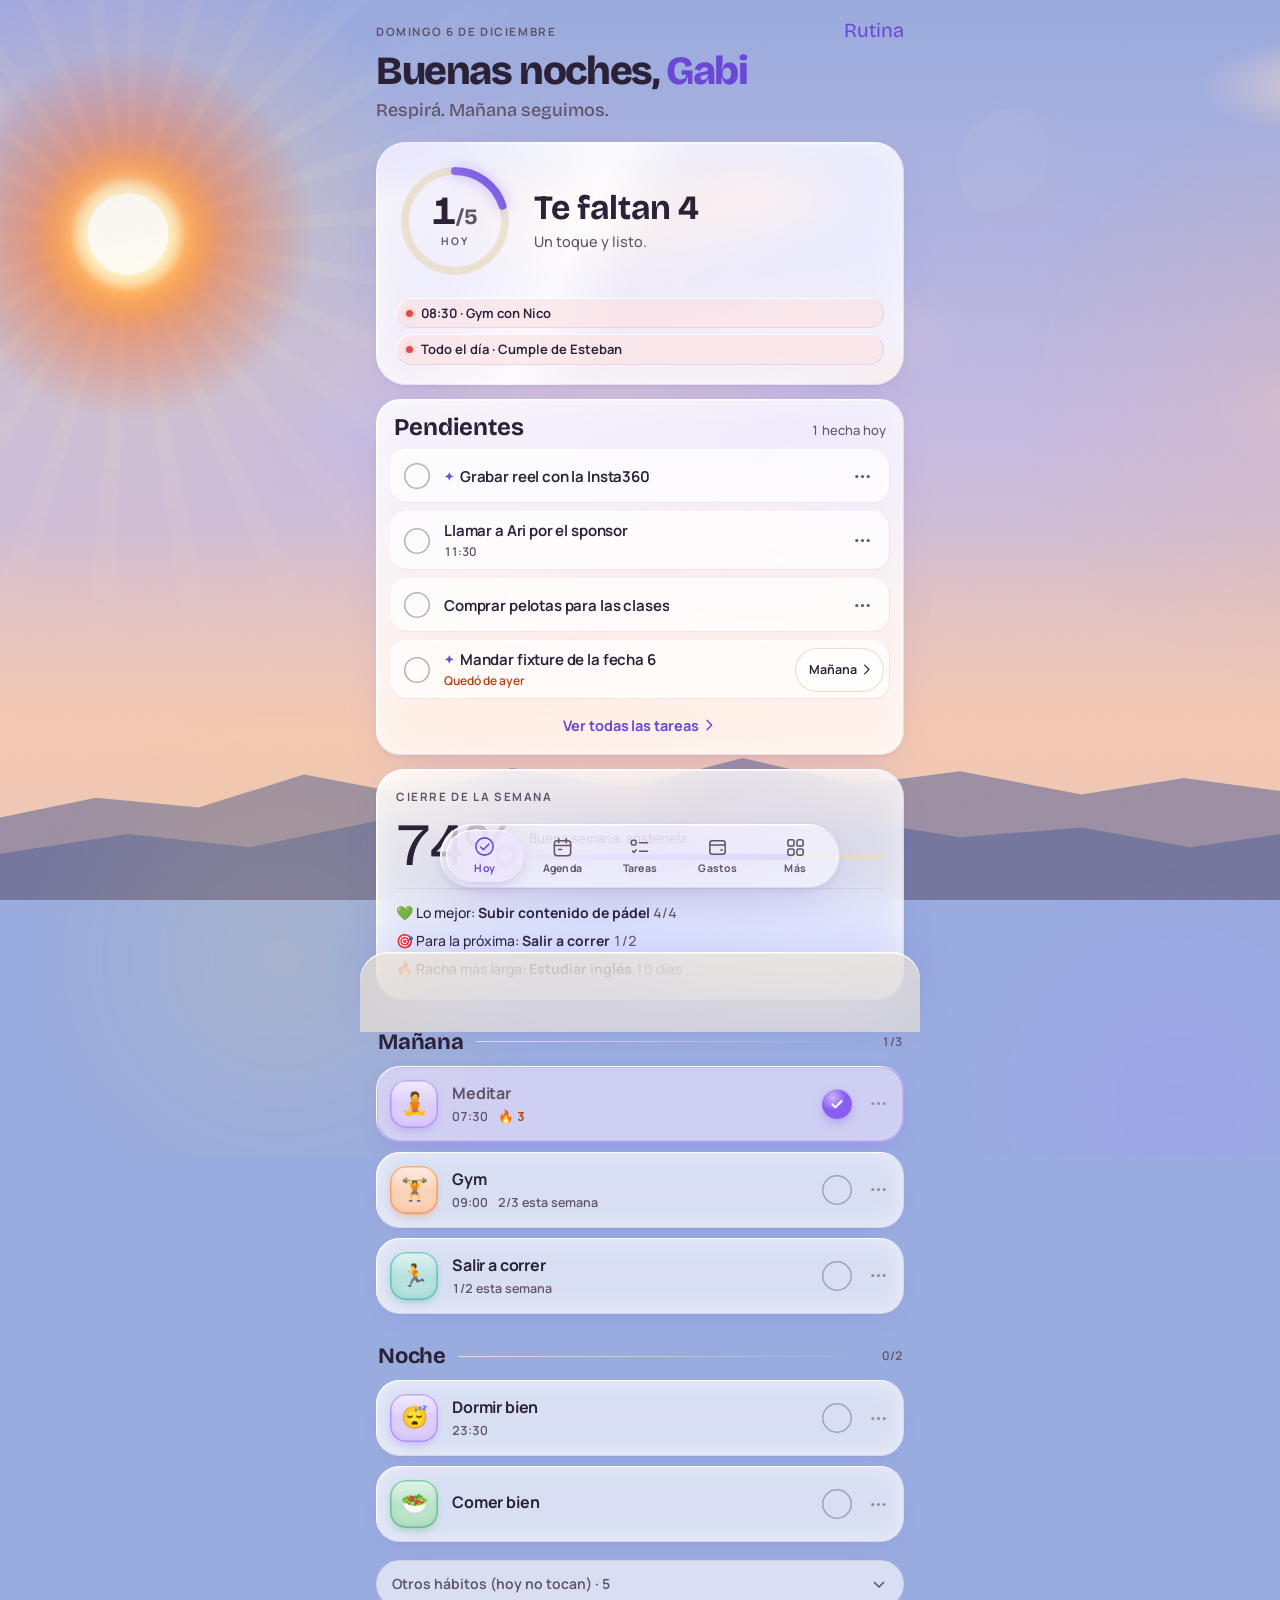
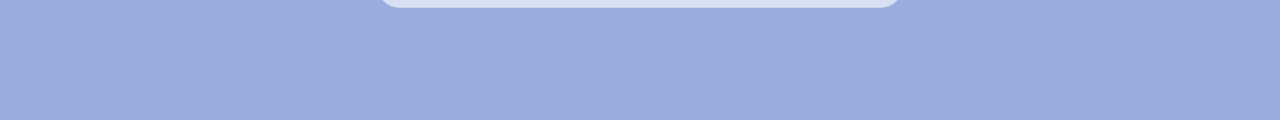
==== commit e9117caa: "Saca el botón de micrófono (Gabriel prefiere el atajo de Siri) Co-Authored-By: Claude Opus 5.5 <nore" ====
--- a/demo/rutina-demo.html
+++ b/demo/rutina-demo.html
@@ -2449,7 +2449,6 @@
   <nav class="tabs" aria-label="Secciones">
     ${[['hoy', 'Hoy', 'hoy'], ['agenda', 'Agenda', 'agenda'], ['tareas', 'Tareas', 'tareas'], ['gastos', 'Gastos', 'gastos'], ['mas', 'Más', 'menu']].map(([t, n, i]) => `<button class="tab" data-act="tab" data-tab="${t}">${I[i]}<span>${n}</span></button>`).join('')}
   </nav>
-  <button class="mic-fab" data-act="dictar" aria-label="Dictar: agenda, tarea o gasto"><svg viewBox="0 0 24 24" fill="none" stroke="currentColor" stroke-width="2" stroke-linecap="round" stroke-linejoin="round"><rect x="9" y="3" width="6" height="11" rx="3"/><path d="M5.5 11a6.5 6.5 0 0 0 13 0M12 17.5V21"/></svg></button>
   <button class="btn primary fab" data-act="newBlock" hidden>${I.mas}<span>Bloque</span></button>
   <div class="scrim" data-act="closeSheet"></div>
   <section class="sheet" id="sheet" role="dialog" aria-modal="true"></section>
